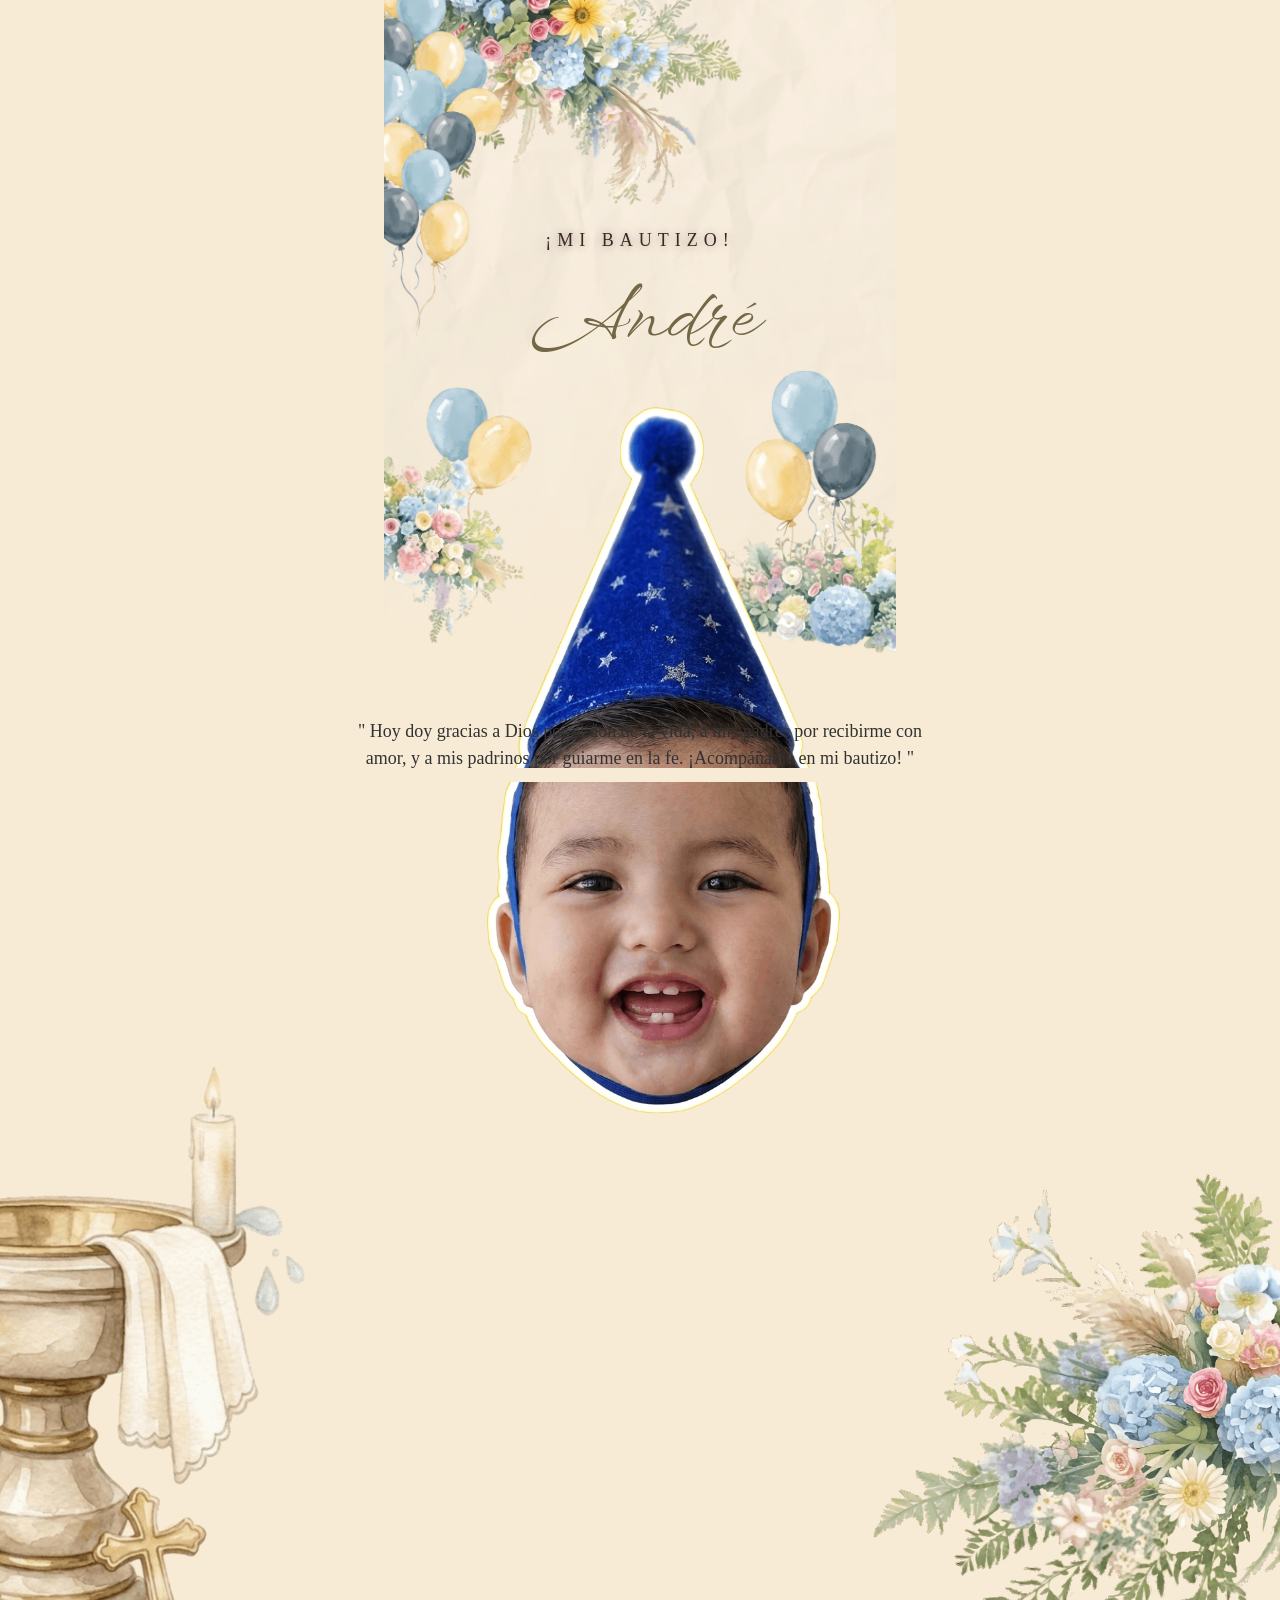
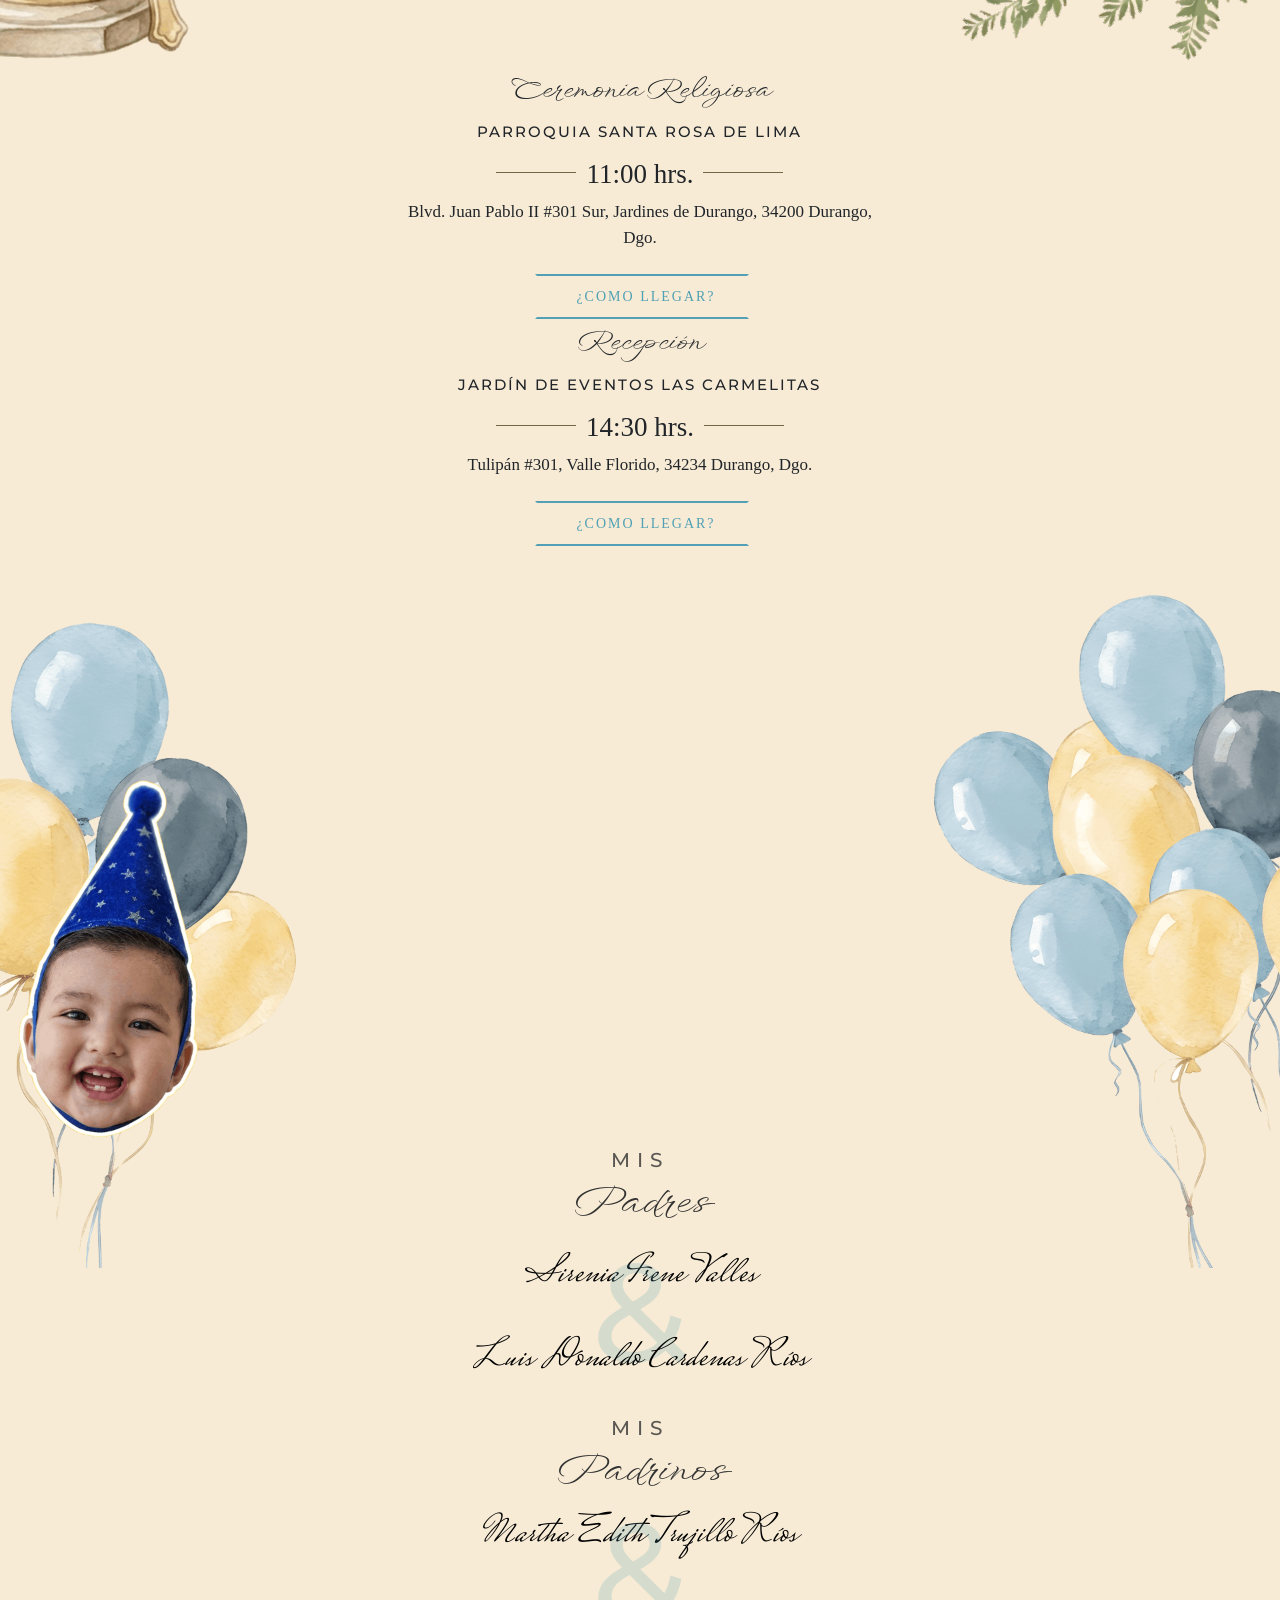
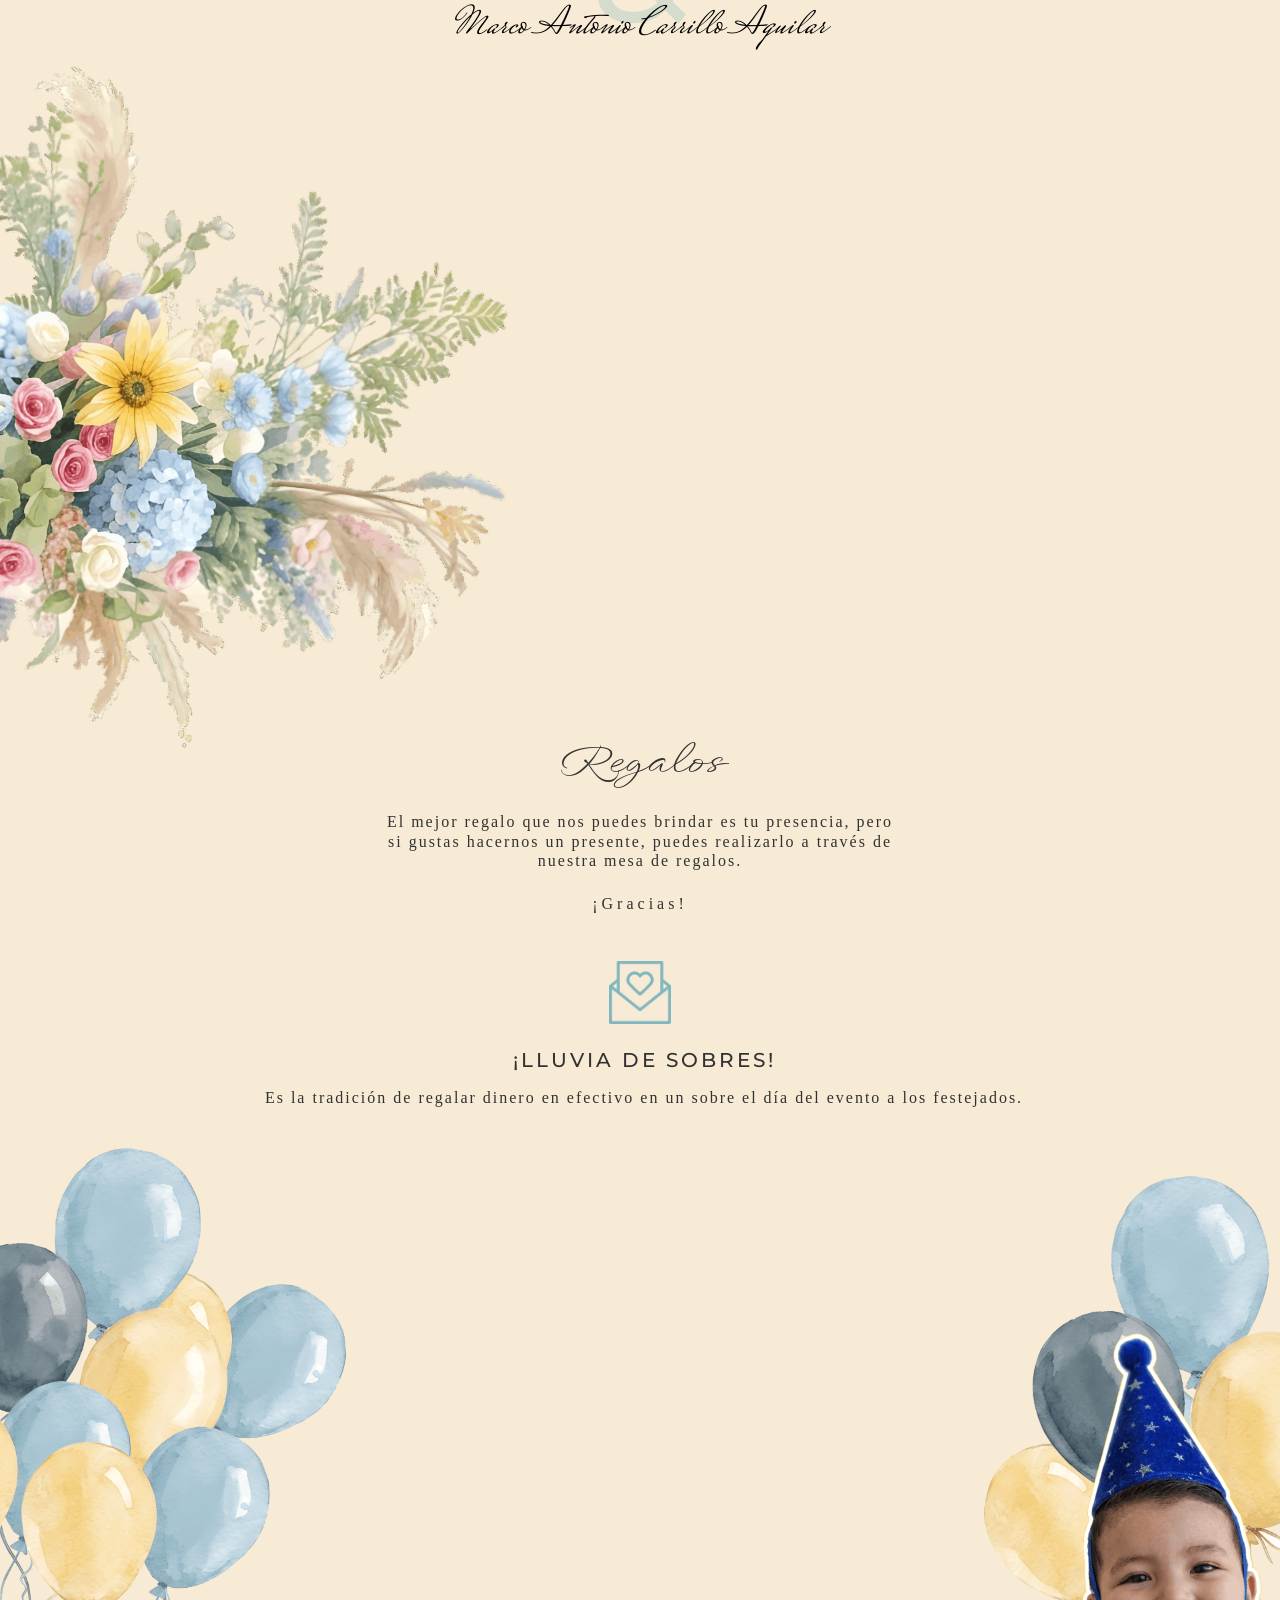
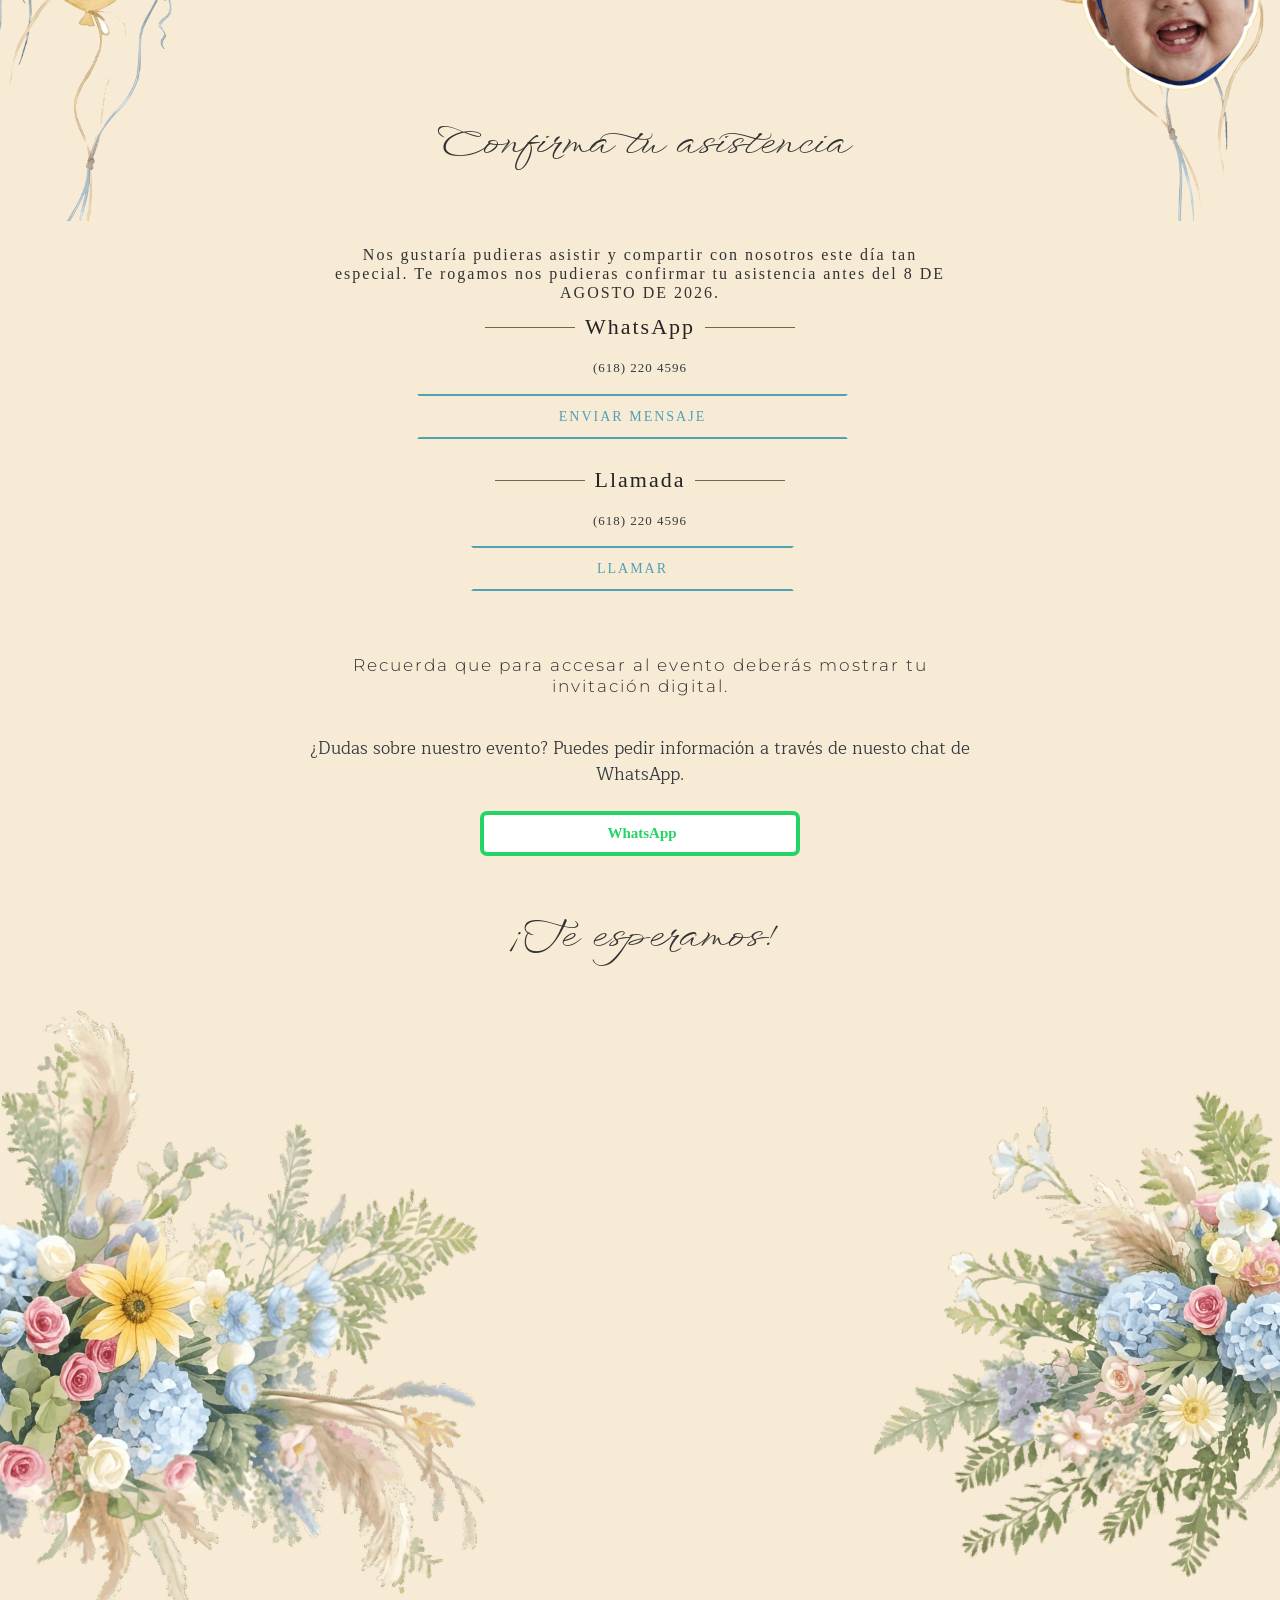
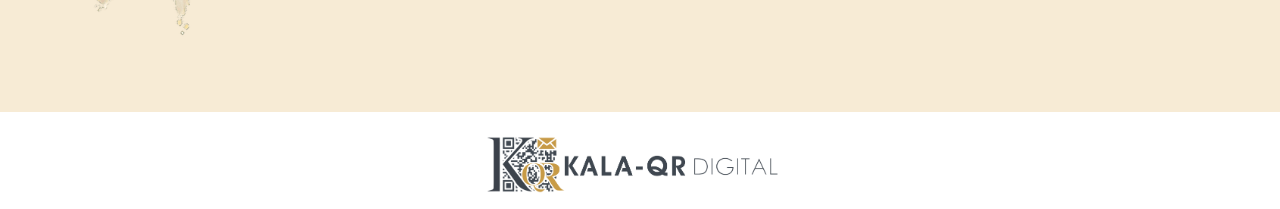
==== inicio.html @ 3b6c830d "Add files via upload" ====
<!DOCTYPE html>
<html lang="en">
<head>
	<meta charset="UTF-8">
    <meta http-equiv="X-UA-Compatible" content="IE=edge">
    <meta name="viewport" content="width=device-width, initial-scale=1.0">
     <noscript>
            <meta http-equiv="refresh" content="60">
        </noscript>
        <meta name="description" content="Te invitamos a ser parte de este momento tan especial."/>
        <meta property="og:locale" content="es_ES"/>
        <meta property="og:type" content="website"/>
        <meta property="og:title" content="André - ¡MI BAUTIZO!"/>
        <meta property="og:description" content="Te invitamos a ser parte de este momento tan especial."/>
        <meta property="og:url" content="https://miprimeracomunion.github.io/manuelximenayjesus/inicio.html"/>
        <meta property="article:modified_time" content="2023-02-19T17:24:46+00:00"/>
        <meta property="og:image" content="https://miprimeracomunion.github.io/manuelximenayjesus/img/portadaMensaje.jpg"/>
        <meta property="og:image:width" content="1080"/>
        <meta property="og:image:height" content="1400"/>
        <meta property="og:image:type" content="image/jpeg"/>
        
         <script type="application/ld+json" class="yoast-schema-graph">
            {
      "@context": "https://schema.org",
      "@graph": [
          {
              "@type": "Organization",
              "@id": "https://miprimeracomunion.github.io/manuelximenayjesus/inicio.html/#/schema/Organization/1",
              "name": "André - ¡MI BAUTIZO!",
              "url": "https://miprimeracomunion.github.io/manuelximenayjesus/inicio.html",
              "sameAs": [
              ],
              "logo": {
                  "@type": "ImageObject",
                  "@id": "https://miprimeracomunion.github.io/manuelximenayjesus/img/portadaMensaje.jpg",
                  "url": "https://miprimeracomunion.github.io/manuelximenayjesus/img/portadaMensaje.jpg",
                  "contentUrl": "https://miprimeracomunion.github.io/manuelximenayjesus/img/portadaMensaje.jpg",
                  "width": 1080,
                  "height": 1400,
                  "caption": "Example Image"
              },
              "image": {
                  "@id": "https://miprimeracomunion.github.io/manuelximenayjesus/img/portadaMensaje.jpg"
              }
          },
          {
              "@type": "WebSite",
              "@id": "https://miprimeracomunion.github.io/manuelximenayjesus/inicio.html/#/schema/WebSite/1",
              "url": "https://miprimeracomunion.github.io/manuelximenayjesus/inicio.html",
              "name": "André - ¡MI BAUTIZO!",
              "publisher": {
                  "@id": "https://miprimeracomunion.github.io/manuelximenayjesus/inicio.html/#/schema/Organization/1"
              },
              "potentialAction": {
                  "@type": "SearchAction",
                  "target": "https://miprimeracomunion.github.io/manuelximenayjesus/inicio.html/?s={search_term_string}",
                  "query-input": "required name=search_term_string"
              }
          },
          {
              "@type": "WebPage",
              "@id": "https://miprimeracomunion.github.io/manuelximenayjesus/inicio.html",
              "url": "https://miprimeracomunion.github.io/manuelximenayjesus/inicio.html",
              "inLanguage": "es",
              "name": "Example Page",
              "isPartOf": {
                  "@id": "https://miprimeracomunion.github.io/manuelximenayjesus/inicio.html/#/schema/WebSite/1"
              },
              "about": {
                  "@id": "https://miprimeracomunion.github.io/manuelximenayjesus/inicio.html/#/schema/Organization/1"
              },
              "datePublished": "2015-09-14T08:13:22+00:00",
              "dateModified": "2019-03-28T12:46:37+00:00",
              "description": "Te invitamos a ser parte de este momento tan especial."
          }
      ]
  }
        </script>

         <link rel="alternate" type="application/rss+xml" title=" &raquo; Feed" href="https://miprimeracomunion.github.io/manuelximenayjesus/inicio.html/feed/"/>
        <link rel="alternate" type="application/rss+xml" title=" &raquo; Feed de los comentarios" href="https://miprimeracomunion.github.io/manuelximenayjesus/inicio.html/comments/feed/"/>
 <link
        rel="stylesheet"
        href="https://cdn.jsdelivr.net/npm/swiper@9/swiper-bundle.min.css"
        />


    <script src="https://ajax.googleapis.com/ajax/libs/jquery/1.11.3/jquery.min.js"></script>
    <link rel="stylesheet" href="https://stackpath.bootstrapcdn.com/bootstrap/4.2.1/css/bootstrap.min.css" integrity="sha384-GJzZqFGwb1QTTN6wy59ffF1BuGJpLSa9DkKMp0DgiMDm4iYMj70gZWKYbI706tWS" crossorigin="anonymous">
    <link rel="stylesheet" href="css/demo001.css">
    <script src="js/scrollreveal.js"></script>
    <script src="https://kit.fontawesome.com/9b95a5c077.js" crossorigin="anonymous"></script>
    <link href="https://fonts.googleapis.com/css2?family=Atma:wght@300&family=Cormorant:wght@300&family=Galada&family=Katibeh&family=Meera+Inimai&family=Pinyon+Script&family=Rouge+Script&family=Waterfall&display=swap" rel="stylesheet">
   
<link href="https://fonts.googleapis.com/css2?family=Adamina&family=Anek+Kannada:wght@500&family=Cormorant+Garamond:wght@300;500&family=Crete+Round&family=Dancing+Script:wght@700&family=La+Belle+Aurore&family=Maitree:wght@500&family=Nunito+Sans&family=Sorts+Mill+Goudy&display=swap" rel="stylesheet">

<link href="https://fonts.googleapis.com/css2?family=Alata&family=Archivo&family=Fredoka+One&family=Headland+One&family=Paytone+One&family=Questrial&family=Qwitcher+Grypen:wght@700&family=Righteous&display=swap" rel="stylesheet">
<link href="https://fonts.googleapis.com/css2?family=Abril+Fatface&family=Arizonia&family=Cinzel+Decorative&family=Cormorant+Garamond:wght@500&family=Dancing+Script&family=EB+Garamond&family=Noto+Sans+Tagbanwa&family=Noto+Serif+Khojki:wght@700&family=Open+Sans:wght@300&family=Pacifico&display=swap" rel="stylesheet">
<link href="https://fonts.googleapis.com/css2?family=Anuphan&family=Mr+De+Haviland&family=Playfair+Display:ital@1&family=Prata&display=swap" rel="stylesheet">
<link href="https://fonts.googleapis.com/css2?family=Monsieur+La+Doulaise&family=Philosopher:ital,wght@0,400;0,700;1,400;1,700&display=swap" rel="stylesheet">
<link href="https://fonts.googleapis.com/css2?family=Monsieur+La+Doulaise&family=Mrs+Saint+Delafield&family=Philosopher:ital,wght@0,400;0,700;1,400;1,700&display=swap" rel="stylesheet">
<link href="https://fonts.googleapis.com/css2?family=Cormorant+Garamond:ital,wght@0,300;0,400;0,500;0,600;0,700;1,300;1,400;1,500;1,600;1,700&display=swap" rel="stylesheet">
<link href="https://fonts.googleapis.com/css2?family=Allura&family=Ballet:opsz@16..72&family=Bodoni+Moda+SC:ital,opsz,wght@0,6..96,400..900;1,6..96,400..900&family=Kapakana:wght@300..400&family=Libre+Baskerville:ital,wght@0,400;0,700;1,400&family=Monsieur+La+Doulaise&family=Montserrat:ital,wght@0,100..900;1,100..900&family=Noto+Serif+Display:ital,wght@0,100..900;1,100..900&family=Noto+Serif+JP:wght@200..900&family=Parisienne&family=Playfair+Display:ital,wght@0,400..900;1,400..900&family=Playfair:ital,opsz,wght@0,5..1200,300..900;1,5..1200,300..900&family=Rubik+Mono+One&family=Russo+One&family=Sigmar&family=WindSong:wght@400;500&display=swap" rel="stylesheet">
<script src="https://cdn.jsdelivr.net/npm/swiper@9/swiper-bundle.min.js"></script>
    <script type='text/javascript'>


</script>
<script>

     document.addEventListener("DOMContentLoaded", (event) => {
  const controlBtn = document.getElementById("play-pause");
  let track = document.getElementById("track"),
    duration = track.duration, // Duration of audio clip (NaN here as the track is not loaded)
    playhead = document.getElementById("playhead"), // playhead
    timeline = document.getElementById("timeline"), // timeline
    timelineWidth = timeline.offsetWidth - playhead.offsetWidth,
    source = controlBtn.getAttribute("data-audio"),
    leftTimer = document.getElementById("is-left"),
    rightTimer = document.getElementById("is-right");

  if (!track) return;

  // Update the track duration when the track is loaded.
  track.addEventListener(
    "canplaythrough",
    function () {
      duration = track.duration;
    },
    false
  );

  function playPause() {
    null === track.getAttribute("src") ? track.setAttribute("src", source) : "";

    if (track.paused) {
      track.play();
      controlBtn.className = "pause";
    } else {
      track.pause();
      controlBtn.className = "play";
    }
  }

  controlBtn.addEventListener("click", playPause);

  track.addEventListener("ended", function () {
    controlBtn.className = "play";
    track.currentTime = 0; // reset the playhead
  });

  // timeupdate event listener
  track.addEventListener("timeupdate", timeUpdate, false);

  // makes timeline clickable
  timeline.addEventListener(
    "click",
    function (event) {
      moveplayhead(event);
      track.currentTime = duration * clickPercent(event);
    },
    false
  );

  // Moves playhead as user clicks
  function moveplayhead(event) {
    let newMargLeft = event.clientX - getPosition(timeline);

    if (newMargLeft >= 0 && newMargLeft <= timelineWidth) {
      playhead.style.marginLeft = newMargLeft + "px";
    }
    if (newMargLeft < 0) {
      playhead.style.marginLeft = "0px";
    }
    if (newMargLeft > timelineWidth) {
      playhead.style.marginLeft = timelineWidth + "px";
    }
  }

  function getPosition(el) {
    return el.getBoundingClientRect().left;
  }

  // returns decimal number of the total timelineWidth
  function clickPercent(event) {
    return (event.clientX - getPosition(timeline)) / timelineWidth;
  }

  // Time update
  function timeUpdate() {
    let playPercent = timelineWidth * (track.currentTime / duration);
    playhead.style.marginLeft = playPercent + "px";
    scrub.style.width = playPercent + "px";

    // Current time
    document.getElementById("duration-time").innerHTML = formatSecondsAsTime(
      duration
    );
    document.getElementById("current-time").innerHTML = formatSecondsAsTime(
      Math.floor(track.currentTime)
    );
  }

  // Synchronizes playhead position with current point in audio
  function formatSecondsAsTime(secs, format) {
    let hr = Math.floor(secs / 3600);
    let min = Math.floor((secs - hr * 3600) / 60);
    let sec = Math.floor(secs - hr * 3600 - min * 60);

    if (min < 10) {
      min = "0" + min;
    }
    if (sec < 10) {
      sec = "0" + sec;
    }

    return min + ":" + sec;
  }

  /**
   * Progress Locator
   */

  function hmsToSecondsOnly(str) {
    var p = str.split(":"),
      s = 0,
      m = 1;

    while (p.length > 0) {
      s += m * parseInt(p.pop(), 10);
      m *= 60;
    }

    return s;
  }

  function moveToDuration() {
    let searchLink = document.querySelectorAll(".search-duration");
    let audio = document.querySelector("#track");

    if (searchLink.length > 0) {
      searchLink.forEach((link) => {
        link.addEventListener("click", (e) => {
          e.preventDefault();
          if (audio) {
            let currentTime = audio.currentTime;
            if (currentTime == 0) {
              playPause();
            }

            let seekTime = hmsToSecondsOnly(link.textContent);
            audio.currentTime = seekTime;
          }
        });
      });
    }
  }
  moveToDuration();
});
      $(document).ready(function(){ 
    $(window).scroll(function(){ 
        if ($(this).scrollTop() > 100) { 
            $('#scroll').fadeIn(); 
        } else { 
            $('#scroll').fadeOut(); 
        } 
    }); 
    $('#scroll').click(function(){ 
        $("html, body").animate({ scrollTop: 0 }, 600); 
        return false; 
    }); 
});
</script>
<script>
        setTimeout(function(){
            $('.loader_bg').fadeToggle();
        }, 2000);
    </script>
	<title>André - ¡MI BAUTIZO!</title>
	 <link rel="shortcut icon" href="img/CODIGO LOGOTIPO.png"/>
</head>
<!--<body>
    <div class="row justify-content-center">
    <h1 class='desactivado col-11 text-center' ><li class='mr-1 far fa-times-circle'></li>DESACTIVADO TEMPORALMENTE<li class='ml-1 far fa-tired'></li>
        </h1> 
</div>-->
<body translate="no">
<!--<div class="loader_bg">
    <div class="loader"><img class="col-12 col-lg-9" src="img/xv.png"></div>
     <div class="progress">
        <div class="loading-bar indeterminate" ng-style="{'background-color': view.code.color1 || view.color1}"></div>
    </div>
</div>-->


<div class="portada col-12" style=""  >

                    <div class="row justify-content-center" style="margin:0 auto;">
                        <h1 class='nuestraBoda2 mb-2 text-center'>¡MI BAUTIZO!</h1>
                           </div> 
                           <div class="row justify-content-center" style="margin:0 auto;">

                       <h4 class='nuestraBoda col-12 col-lg-12 mt-3 text-center' id="barraFria">André </h4>
                       <img class="col-6" src="img/niño.png" style="margin-top: 50px;"> 
                        <div class="text-center " > 

        
    </div>   
                         
                        <!-- <div class="row justify-content-center col-12" style="margin: 0 auto" >
                         <img class="leon col-4 col-md-2 " id="leon" style="" src="img/leon3.png" >
                     </div>

 <div class="row justify-content-center mt-4 " style="margin: 0 auto; " > 
               <div class="player-with-search col-12 col-md-12" style="margin: 0 auto;" >
  <audio id="track">
    <source src="" type="audio/mpeg" />
  </audio>

  <div class="col-12 col-md-9" id="player-container">
    
    <div id="play-pause" class="play" data-audio="musica/musica.mp3">Play</div>
    <div class="item-inner">
      <div id="time-bar">
        <div id="time-holder">
          <div id="is-left">
            <span id="current-time" style="font-family: 'Cantata One', serif;">
              00:00
            </span>
            <div id="timeline" data-ol-has-click-handler="">
      <div id="scrub"></div>
      <div id="playhead"></div>
    </div>
          </div>

          <div id="is-right">
            <span id="duration-time" style="font-family: 'Cantata One', serif;">
              <span class="duration-minutes" data-duration-minutes="true" style="font-family: 'Cantata One', serif;">05</span>:<span class="duration-minutes" data-duration-seconds="true" style="font-family: 'Cantata One', serif;">20</span>
            </span>
          </div>
        </div>
      </div>
    </div>
  </div>

  
            </audio>
        </div>
        </div>-->
            </div>

        </div>
<!--<img class="text-right " src="img/flor33.png" style="margin-top: 0px; z-index: 99999;"> -->
<section class="cuando col-12 mb-0" style="background-color: #f7ebd5; color:black; position: relative;" > 

<div class="row justify-content-center mt-2" style="margin:0 auto; text-align: justify;">
<h5 class='textoNosCasamos  col-10 col-md-6 text-center '>" Hoy doy gracias a Dios por el don de la vida, a mis padres por recibirme con amor, y a mis padrinos por guiarme en la fe. ¡Acompáñame en mi bautizo! "</h5>  
</div>

</section>


<section class="cuando col-12 mb-0" style="background-color: #f7ebd5; position: relative; z-index: -2;" > 
  
<!--<h3 class='estasinvitado col-12 col-lg-12 mt-0 mb-2 text-center'>¡Estás Invitado!</h3> -->
<br>
<div class="row justify-content-center" style="margin: 0 auto;">
    
</div>
        <h5 class='dondeyCuando col-12 col-lg-12 mb-0 text-center' style="margin-top:0px;" >Save the date</h5> 
        
        <div class="container col-12 mt-4 mb-0">  
                <div class="justify-content-center" style="margin-top: 0px;">
                        <h5 class='dia col-lg-12 mt-2 text-center' >SÁBADO</h5> 
                </div>

        </div>
        <div class="row justify-content-center mt-3">
                        <h5 class='mes col-12 col-lg-5  ml-1 text-center' >22 DE AGOSTO DEL 2026</h5> 

                </div>
        <div class="col-12 text-center mb-0 mt-4" id="cuenta"></div> 
        <br><br><br>
        
</section>
<img class="text-right " src="img/24.png" style=" margin-top: -70px; z-index: 99999;"> 
<div class="container col-12 col-md-8 mb-0 ceremoniaReligiosa"> 
        <div class="justify-content-center"> 
        

         <div class="container col-md-8 mt-0 text-center">  
        <div class="justify-content-center">
        <p id="icono" style="font-size: 30px; color:#51a0b5; margin-top: -80px; opacity: .7;"><i class="fas fa-feather-alt"></i></p>    
        <h5 id="salonIglesia" class='dondeycuandotitulo col-12 col-lg-12 mt-2 text-center' >Ceremonia Religiosa</h5>  
         
    
        <h6 class='lugar col-12 col-lg-12 mt-3 text-center' >PARROQUIA SANTA ROSA DE LIMA</h6>
        <div class="row justify-content-center" style="width:100%; margin:0 auto;"> 
                         <div class="linea1">&nbsp;</div>
                          <p class='hora ' >11:00 hrs.</p>
                         <div class="linea1">&nbsp;</div>
                     </div> 
        
        <p  id="location" class='textodondeycuando col-lg-12 mt-0 mb-4 text-center' >Blvd. Juan Pablo II #301 Sur,  Jardines de Durango, 34200 Durango, Dgo.</p>  
   
   
<div class="row justify-content-center ml-1">
    <a href="https://maps.app.goo.gl/AwLuzgK6DwRHSPLi7?g_st=iw" class="btnComoLlegar col-7 col-md-5"><i class="fas fa-location-arrow mr-2"></i> ¿COMO LLEGAR?</a>  
</div>

    </div></div></div></div>

<div class="container col-12 col-md-8 ceremoniaReligiosa">
    <div class="container col-12 col-md-8 text-center"> 
        <div class="justify-content-center">
           <p id="icono" style="font-size: 30px; color:#51a0b5; opacity: .7;"><i class="fas fa-glass-cheers mt-5"></i></p>    
        <h5 id="salonIglesia" class='dondeycuandotitulo col-12 col-lg-12 mt-2 text-center' >Recepción</h5>  
         
    
        <h6 class='lugar col-12 col-lg-12 mt-3 text-center' >JARDÍN DE EVENTOS LAS CARMELITAS</h6>
        <div class="row justify-content-center" style="width:100%; margin:0 auto;"> 
                         <div class="linea1">&nbsp;</div>
                          <p class='hora ' >14:30 hrs.</p>
                         <div class="linea1">&nbsp;</div>
                     </div>  
        
        <p  id="location" class='textodondeycuando col-lg-12 mt-0 mb-4 text-center' >Tulipán #301, Valle Florido, 34234 Durango, Dgo.</p> 

   
  
<div class="row justify-content-center ml-1">
    <a href="https://maps.app.goo.gl/AwLuzgK6DwRHSPLi7?g_st=iw" class="btnComoLlegar btn-dark col-7 col-md-5 mb-5"><i class="fas fa-location-arrow mr-2"></i> ¿COMO LLEGAR?</a>  
</div>


</div>
    </div></div><br>



 <img class="text-right " src="img/flor23.png" style="margin-top: -70px;"> 
<!--<div class="row justify-content-center " style="margin: 0 auto; margin-top: -100px;"> 
             <h5 class='dondeyCuando col-12 col-lg-12 mb-0 mt-5 text-center' >Itinerario</h5> 
         </div>

    <div class="timeline mt-4">
  <div class="line left">
    <div class="date">18:00 HRS.</div>
    <img class="icon" src="img/salon.gif" > 
    <div class="content" style=" ">
      <h2>Entrada</h2>
     
    </div>
  </div>
  <div class="line right">
    <div class="date">18:15 HRS.</div>
    <img class="icon" src="img/civil2.gif" > 
    <div class="content">
      <h2>Ceremonia Civil</h2>
    
    </div>
  </div>
  <div class="line left">
    <div class="date">19:00 HRS.</div>
    <img class="icon" src="img/glass2.gif" > 
    <div class="content">
      <h2>Recepción</h2>
   
    </div>
  </div>
  <div class="line right">
    <div class="date">20:00 HRS.</div>
    <img class="icon" src="img/dinner2.gif" >
    <div class="content">
      <h2>Banquete</h2>
     
    </div>
  </div>

  <div class="line left">
    <div class="date">21:00 HRS.</div>
    <img class="icon" src="img/glass2.gif" >
    <div class="content">
      <h2>Brindis</h2>
     
    </div>
  </div>

  <div class="line right">
    <div class="date">21:15 HRS.</div>
    <img class="icon" src="img/baile.gif" >
    <div class="content">
      <h2>Primer Baile</h2>
     
    </div>
  </div>
  <div class="line left">
    <div class="date">22:00 HRS.</div>
    <img class="icon" src="img/bailetodos.gif" >
    <div class="content">
      <h2>Todos a bailar</h2>
     
    </div>
  </div>
  
</div>-->

  
<!--<div class="invitado col-12 " style="background-color:transparent; margin-top: -30px;" >
        <h5 class='dondeyCuando col-12 col-lg-12 text-center mt-0' >Dress Code</h5> 
        
    <h5 class='nosCasamos col-12 col-md-12 mb-0 mt-2 text-center' >CASUAL</h5>
        <div class="container">  
        <div class="row justify-content-center" style="margin:0 auto;"> 
           
        
  
        <img class="imagen col-7 col-lg-3 mt-0" src="img/traje2.png" > 
      <h5 class='col-11 col-lg-12 mt-0 text-center text-dark' style="font-size:12px;  font-family: 'Montserrat', sans-serif; font-optical-sizing: auto; font-weight: 500; letter-spacing: 2px;">MUJERES: TONOS CLAROS, ESTAMPADOS Y PASTELES.</h5> 
      <h5 class='col-11 col-lg-12 mt-2 text-center text-dark' style="font-size:12px;  font-family: 'Montserrat', sans-serif; font-optical-sizing: auto; font-weight: 500; letter-spacing: 2px;">HOMBRES: TONOS CLAROS, EVITAR COLOR NEGRO Y AZUL MARINO.</h5>
        

    <br>
   
</div></div></div>-->

     <div class="container" style=" margin-top: -120px;">
        <div class="row justify-content-center mt-0" style="margin: 0 auto;"> 

         <h5 class='dondeyCuando2  col-lg-12 mt-0 text-center ' >MIS </h5> 
         <h5 class='dondeyCuando  col-lg-12 text-center mt-0' >Padres</h5> 
       <!-- <h5 class='dondeyCuando2  col-lg-12 mt-4 text-center ' style="font-family: 'Cantata One', serif; font-optical-sizing: auto; font-weight: 300;">DE LA NOVIA </h5> -->
        <h6 class='nompadres col-12 col-lg-12 mt-3 text-center' >Sirenia Irene Valles</h6>
       <h6 class='and col-12 col-lg-12 text-center'  >&</h6> 
        <h6 class='nompadres col-12 col-lg-12 mt-0 text-center' >Luis Donaldo Cardenas Ríos</h6>
        <h5 class='dondeyCuando2  col-lg-12 mt-4 text-center ' >MIS </h5> 
         <h5 class='dondeyCuando  col-lg-12 text-center mt-0' >Padrinos</h5> 
        <h6 class='nompadres col-12 col-lg-12 mt-2 text-center' >Martha Edith Trujillo Ríos </h6>
        <h6 class='and col-12 col-lg-12 text-center'  >&</h6> 
        <h6 class='nompadres col-12 col-lg-12 mt-2 text-center' >Marco Antonio Carrillo Aguilar</h6>

    </div>
 </div>

     <img class="text-right " src="img/flor25.png" style="margin-top: -10px;"> 
     <div class="container">
  <h5 class='dondeyCuando col-12 col-lg-12 mb-0 text-center' style="margin-top:-30px">Regalos</h5> 
        
    <div class="row justify-content-center" style="margin:0 auto;">
    <h2 class="respetuosamente col-11 col-md-6 mt-4 text-center" id="regalos2">El mejor regalo que nos puedes brindar es tu presencia, pero si gustas hacernos un presente, puedes realizarlo a través de nuestra mesa de regalos.</h2>
</div>

    <h2 class="respetuosamente col-12 col-lg-12 mt-3 text-center" style="letter-spacing: 4px;"><b>¡Gracias!</b></h2>
<div class="row justify-content-center mt-5" style="margin:0 auto;" id="regalos">
    <img class="text-right col-2 col-md-1" src="img/sobre.png" style="margin-top: 0px; opacity: .7;"> 
    <h5 class='respetuosamente col-12 col-md-12 mt-4 text-center ml-2' style="font-family: 'Montserrat', sans-serif;  font-optical-sizing: auto; font-weight: 500; letter-spacing: 3px; font-size: 20px;">¡LLUVIA DE SOBRES!</h5> 
        <h5 class='respetuosamente col-10 col-md-12  mb-4 text-center ml-2 mt-2' style=""  >Es la tradición de regalar dinero en efectivo en un sobre el día del evento a los festejados.</h5>
    </div>

<!--<div class="row justify-content-center" style="margin:0 auto;" id="regalos">
    <div class="row justify-content-center " style="margin: 0 auto">
<p id="icono" style="font-size: 52px; color:#51a0b5; opacity: .5;"><i class="fas fa-gifts mt-4"></i></p>
</div> 
<div class="row justify-content-center" style="width:100%; margin:0 auto;"> 
                         <div class="linea2">&nbsp;</div>
                          <p class='textoasistencia' style="letter-spacing: 2px; font-size: 22px; color:#252323; font-family: 'Cantata One', serif; "></b></i>Liverpool<p> 
                         <div class="linea2">&nbsp;</div>
                     </div>
<h5 class='col-12 col-lg-12 text-center' style="color:#323232; font-family: 'Montserrat', sans-serif; font-optical-sizing: auto; font-weight: 500; margin-top:-30px; font-size:17px; letter-spacing: 4px;">CÓDIGO: 51833968</h5>   
     
       
          </div>
        
       <div class="row justify-content-center mt-4" style="margin: 0 auto;">
       <a href="https://mesaderegalos.liverpool.com.mx/milistaderegalos/51833968" class="btnComoLlegar col-6 col-md-4 mb-4"> VER REGALOS</a>  
</div>-->
</p></p></div>
<!-- <div class="row justify-content-center mt-5" style="margin: 0 auto;">
 <p style="" class="iconoLluviaSobres text-center mt-0" style="color:#000"><i class="fas fa-info-circle flecha text-dark"></i></p>
</div>
 <div class="row justify-content-center mt-2" style="margin: 0 auto;">
     <h5 class='col-10 col-lg-12 text-center text-dark' style="font-size:14px;  font-family: 'Montserrat', sans-serif; font-optical-sizing: auto; font-weight: 500; letter-spacing: 4px;">EL COLOR BLANCO LO RESERVAMOS PARA LA NOVIA.</h5>
     </div>   --> 



  <!--<h5 class='dondeyCuando col-12 col-lg-12 mb-0 mt-5 text-center' >Galería</h5> 
       
  <section class="cuando mb-0 mt-4" style="background-color:white" > 
<div class="swiper mySwiper">
    <br>
        <div class="swiper-wrapper" >
            <div class="swiper-slide">
                <div class="icons" >
                    <i class="fa fa-angle-left"></i>
                    <img src="img/1.jpg" onclick="openModal();currentSlide(1)" class="hover-shadow" > 
                    <i class="  fa fa-angle-right"></i>
                </div>
            </div>

            <div class="swiper-slide">
                <div class="icons">
                    <i class="fa fa-angle-left"></i>
                    <img src="img/2.jpg" onclick="openModal();currentSlide(2)" class="hover-shadow"> 
                    <i class="fa fa-angle-right"></i>
                </div>
            </div>

            <div class="swiper-slide">
                <div class="icons">
                    <i class="fa fa-angle-left"></i>
                    <img src="img/3.jpeg" onclick="openModal();currentSlide(3)" class="hover-shadow"> 
                    <i class="  fa fa-angle-right"></i>
                </div>
            </div>

            <div class="swiper-slide">
                <div class="icons">
                    <i class="fa fa-angle-left"></i>
                    <img src="img/4.jpg" onclick="openModal();currentSlide(4)" class="hover-shadow"> 
                    <i class="fa fa-angle-right"></i>
                </div>
            </div>

            <div class="swiper-slide">
                <div class="icons">
                    <i class="fa fa-angle-left"></i>
                    <img src="img/5.jpg" onclick="openModal();currentSlide(5)" class="hover-shadow"> 
                    <i class="fa fa-angle-right"></i>
                </div>
            </div>

            <div class="swiper-slide">
                <div class="icons">
                    <i class="fa fa-angle-left"></i>
                    <img src="img/6.jpg" onclick="openModal();currentSlide(6)" class="hover-shadow"> 
                    <i class="  fa fa-angle-right"></i>
                </div>
            </div>
            <div class="swiper-slide">
                <div class="icons">
                    <i class="fa fa-angle-left"></i>
                    <img src="img/7.jpg" onclick="openModal();currentSlide(7)" class="hover-shadow"> 
                    <i class="  fa fa-angle-right"></i>
                </div>
            </div>

        </div>
        <br>
    </div>
    <!-- The Modal/Lightbox -->
<div id="myModal" class="modal">
  <span class="close cursor" onclick="closeModal()">&times;</span>
  <div class="modal-content">

    <div class="mySlides">
      <div class="numbertext">1 / 7</div>
      <img src="img/1.jpg" style="width:100%">
    </div>

    <div class="mySlides">
      <div class="numbertext">2 / 7</div>
      <img src="img/2.jpg" style="width:100%">
    </div>

    <div class="mySlides">
      <div class="numbertext">3 / 7</div>
      <img src="img/3.jpeg" style="width:100%">
    </div>
    <div class="mySlides">
      <div class="numbertext">4 / 7</div>
      <img src="img/4.jpg" style="width:100%">
    </div>
    <div class="mySlides">
      <div class="numbertext">5 / 7</div>
      <img src="img/5.jpg" style="width:100%">
    </div>

    <div class="mySlides">
      <div class="numbertext">6 / 7</div>
      <img src="img/6.jpg" style="width:100%">
    </div>
    <div class="mySlides">
      <div class="numbertext">7 / 7</div>
      <img src="img/7.jpg" style="width:100%">
    </div>
    


    <!-- Next/previous controls -->
    <a class="prev" style="color:white; opacity:.8;" onclick="plusSlides(-1)">&#10094;</a>
    <a class="next" style="color:white; opacity:.8;" onclick="plusSlides(1)">&#10095;</a>

    <!-- Caption text -->
    <div class="caption-container">
      <p id="caption"></p>
    </div>

    </div>
  </div>
    <!-- <div class="container">  
        <div class="row justify-content-center" style="margin: 0 auto"> 
            <h6 class='tespero col-12 col-lg-12 mt-2 mb-4 text-center' style="font-size: 22px; line-height:1.5; color:#323232" >*Desliza a la izquierda o derecha para ver toda la galería*</h6> 

        </div>
    </div>
</section>-->

      <img class="text-right " src="img/flor222.png" style=" margin-top: -30px; z-index: 99999;">   
<!--<div class="row justify-content-center" style="margin: 0 auto; margin-top: 10px;">
      <h5 class='dondeyCuando col-12 col-md-6 text-center mb-0' style="margin-top: -40px;">Confirma tu asistencia</h5> 
  </div>
     <div class="row justify-content-center" style="margin:0 auto;">
        
     </div>   
   
    <!--<div class="container col-11 col-md-8 mt-5 boletos mt-2 mb-4">  
        <div class="row justify-content-center mb-2" style="margin: 0 auto;"><br>
            <h6 class='familiaboleto col-12 col-md-5 col-lg-12 text-center' style="font-size:16px" >ESTE ES TU PASE DE ENTRADA</h6> 
            <!--<h5 class='apellidos col-12 col-lg-12 mt-4 text-center' >Nombre del invitado</h5> -->  
            <!--<div class="row justify-content-center mt-4" style="width:100%; margin:0 auto;"> 
                         <div class="linea3">&nbsp;</div>
                          <h5 id="adultos" class='numeroPerMes' style="margin-top: 6px;"><i id="adultos" class="fas fa-ticket-alt  mr-2 "></i>PASES: 0</h5> 
                         <div class="linea3">&nbsp;</div>
                     </div>   
                        
                   
                        <!--<h5 id="mesa3" class='numeroPerMes col-12 col-lg-12 mt-0 text-center' ><i id="mesa" class="fas fa-chair text-dark mt-4 mr-2"></i>MESA: 0</h5>-->
        <!--</div>
    </div>

    <div class="row justify-content-center" style="margin:0 auto;">
    <h2 class="respetuosamente col-11 col-md-6 mt-4 text-center" >Respetuosamente te pedimos no invitar a personas que no son parte de los pases asignados ¡Gracias!</h2>
</div>
    <img class="text-right " src="img/flor23.png" style="margin-top: -30px;"> -->
<div class="row justify-content-center " style="margin: 0 auto"> 
     <h5 class='dondeyCuando col-12 col-lg-12 text-center mb-0'  style="margin-top: -100px;" >Confirma tu asistencia</h5>  
    </div>

<div class="row justify-content-center" style="margin:0 auto;">
<h2 class="respetuosamente col-11 col-md-6 mt-4 text-center">Nos gustaría pudieras asistir y compartir con nosotros este día tan especial. Te rogamos nos pudieras confirmar tu asistencia antes del <b>8 DE AGOSTO DE 2026.</b></h2>
</div>
<div class="row justify-content-center " style="margin: 0 auto">
<p id="icono" style="font-size: 52px; color:#51a0b5; opacity: .5;"><i class="fa fa-whatsapp mt-4"></i></p>
</div> 
<div class="row justify-content-center" style="width:100%; margin:0 auto;"> 
                         <div class="linea2">&nbsp;</div>
                          <p class='textoasistencia' style="letter-spacing: 2px; font-size: 22px; color:#252323; font-family: 'Cantata One', serif; "></b></i>WhatsApp<p> 
                         <div class="linea2">&nbsp;</div>
                     </div>
 
        <p id="numero" class='textoasistencia col-12 col-lg-12 mb-3 text-center text-dark' style="letter-spacing: 1px; font-size: 13px; color:#252323; font-family: 'Cantata One', serif; margin-top: -35px; text-decoration: none;"> (618) 220 4596</p>
    <div class=" logos1 row justify-content-center align-items-center mb-4 " > 
            <a  href="https://wa.me//526182204596?text=¡Hola!%20Gracias%20por%20la%20invitación.%20Confirmo%20mi%20asistencia%20para%20la%20fiesta.&#128513" class="btnWhatsNovios text-center align-items-center col-6 col-md-4" style="letter-spacing: 2px;">ENVIAR MENSAJE</a> 
    </div>
    
    <!--<p id="numero" class='textoasistencia col-12 col-lg-12 mb-3 mt-4 text-center text-dark' style="letter-spacing: 1px; font-size: 13px; color:#252323; font-family: 'Cantata One', serif; text-decoration: none;">(618) 300 9229</p>
        <div class=" logos1 row justify-content-center align-items-center mb-4 ml-0"> 
            <a  href="https://wa.me//526183009229?text=¡Hola!%20Gracias%20por%20la%20invitación.%20Confirmo%20mi%20asistencia%20para%20la%20boda.&#128513" class="btnWhatsNovios text-center align-items-center col-6 col-md-4" style="letter-spacing: 2px;">ENVIAR MENSAJE</a>
    </div>-->


<div class="row justify-content-center " style="margin: 0 auto">
<p id="icono" style="font-size: 52px; color:#51a0b5; opacity: .5;"><i class="fas fa-phone-square-alt mt-0"></i></p>
</div> 
<div class="row justify-content-center" style="width:100%; margin:0 auto;"> 
                         <div class="linea2">&nbsp;</div>
                          <p class='textoasistencia' style="letter-spacing: 2px; font-size: 22px; color:#252323; font-family: 'Cantata One', serif; "></b></i>Llamada</p> 
                         <div class="linea2">&nbsp;</div>
                     </div>
    <p id="numero" class='textoasistencia col-12 col-lg-12 mb-3 text-center text-dark' style="letter-spacing: 1px; font-size: 13px; color:#252323; font-family: 'Cantata One', serif; margin-top: -35px; text-decoration: none;">(618) 220 4596<p>
   <div class=" logos1 row justify-content-center align-items-center mb-3 "> 
            <a  href="tel:6182204596" class="btnWhatsNovios text-center align-items-center col-4 col-md-3" style="letter-spacing: 2px;">LLAMAR</a> 
    </div>
   
   <!--<p id="numero" class='textoasistencia col-12 col-lg-12 mb-3 mt-4 text-center text-dark' style="letter-spacing: 1px; font-size: 13px; color:#252323; font-family: 'Cantata One', serif; text-decoration: none;">(618) 300 9229</p>
        <div class=" logos1 row justify-content-center align-items-center mb-5"> 
            <a  href="tel:6183009229" class="btnWhatsNovios text-center align-items-center col-4 col-md-3" style="letter-spacing: 2px;"> LLAMAR</a>  
    </div>-->


  

  
  <div class="row justify-content-center" style="margin:0 auto;">
  <h2 class="respetuosamente col-12 col-md-6 mt-2 mt-md-5 mb-3 text-center" style="font-size: 17px; color:#323232;  font-family: 'Montserrat', sans-serif; font-optical-sizing: auto; font-weight: 300;">Recuerda que para accesar al evento deberás mostrar tu invitación digital.</h2>
 <p class='textoasistencia col-12 col-md-7 mb-4 mt-4 text-center text-dark' >¿Dudas sobre nuestro evento? Puedes pedir información a través de nuesto chat de WhatsApp.<p> 
 </div>
         <div class=" logos1 row justify-content-center align-items-center mb-4" style="margin:0 auto;" > 
            <a href="https://wa.me//5266182204596?text=¡Hola!%20Tengo%20una%20duda%20sobre%20el%20evento.&#128513" class="btnWhats text-center align-items-center col-6 col-md-3" style="border-color: #25D366; border-width:4px; border-radius: 7px"><b><i class="fa fa-whatsapp mr-1"></b></i> WhatsApp</a> 
    </div>  <br>

</b></a>

    <h4 class='dondeyCuando col-12 col-lg-12 text-center ' >¡Te esperamos!</h4> <br><br>  
      <img class="text-right mb-4" src="img/flor33.png " style=" margin-top: -50px; z-index: 99999;">
<div class="row justify-content-center" style="background-color: white">
               
                <img class="col-8 col-lg-3 mb-3 mt-4" src="img/logotipoConCodigo.png">  
        </div> 
        
    <a href="javascript:void(0);" id="scroll" title="Scroll to Top" style="display: none; z-index:9999">Top<span></span></a>
</a> 

   

    <script src="js/particles.min.js"></script>
    <script>
    particlesJS(
            {
  "particles": {
    "number": {
      "value": 160,
      "density": {
        "enable": true,
        "value_area": 800
      }
    },
    "color": {
      "value": "#eec2c3"
    },
    "shape": {
      "type": "circle",
      "stroke": {
        "width": 0,
        "color": "#000000"
      },
      "polygon": {
        "nb_sides": 5
      },
      "image": {
        "src": "img/github.svg",
        "width": 100,
        "height": 100
      }
    },
    "opacity": {
      "value": .7,
      "random": true,
      "anim": {
        "enable": true,
        "speed": 1,
        "opacity_min": 0,
        "sync": false
      }
    },
    "size": {
      "value": 5,
      "random": true,
      "anim": {
        "enable": false,
        "speed": 4,
        "size_min": 0.3,
        "sync": false
      }
    },
    "line_linked": {
      "enable": false,
      "distance": 150,
      "color": "#ffffff",
      "opacity": 0.4,
      "width": 1
    },
    "move": {
      "enable": true,
      "speed": 1,
      "direction": "none",
      "random": true,
      "straight": false,
      "out_mode": "out",
      "bounce": false,
      "attract": {
        "enable": false,
        "rotateX": 600,
        "rotateY": 600
      }
    }
  },
  "interactivity": {
    "detect_on": "canvas",
    "events": {
      "onhover": {
        "enable": false,
        "mode": "bubble"
      },
      "onclick": {
        "enable": false,
        "mode": "repulse"
      },
      "resize": true
    },
    "modes": {
      "grab": {
        "distance": 400,
        "line_linked": {
          "opacity": 1
        }
      },
      "bubble": {
        "distance": 250,
        "size": 0,
        "duration": 2,
        "opacity": 0,
        "speed": 3
      },
      "repulse": {
        "distance": 400,
        "duration": 0.4
      },
      "push": {
        "particles_nb": 4
      },
      "remove": {
        "particles_nb": 2
      }
    }
  },
  "retina_detect": true
}
               )
    </script>



	<!-- JavaScript -->
    <script src="https://code.jquery.com/jquery-3.3.1.slim.min.js" integrity="sha384-q8i/X+965DzO0rT7abK41JStQIAqVgRVzpbzo5smXKp4YfRvH+8abtTE1Pi6jizo" crossorigin="anonymous"></script>
    <script src="https://cdnjs.cloudflare.com/ajax/libs/popper.js/1.14.6/umd/popper.min.js" integrity="sha384-wHAiFfRlMFy6i5SRaxvfOCifBUQy1xHdJ/yoi7FRNXMRBu5WHdZYu1hA6ZOblgut" crossorigin="anonymous"></script>
	<script src="https://stackpath.bootstrapcdn.com/bootstrap/4.2.1/js/bootstrap.min.js" integrity="sha384-B0UglyR+jN6CkvvICOB2joaf5I4l3gm9GU6Hc1og6Ls7i6U/mkkaduKaBhlAXv9k" crossorigin="anonymous"></script>
    <script src="js/demo001.js"></script>
    <script src="https://ajax.googleapis.com/ajax/libs/jquery/1.11.3/jquery.min.js"></script>
    <script src="js/simplyCountdown.min.js"></script>
    <script src="js/countdown.js"></script>
  <script src="//maps.googleapis.com/maps/api/js"></script>
  <script src="js/script.js"></script>
  <script src="https://cdn.jsdelivr.net/npm/swiper@9/swiper-bundle.min.js"></script>
   <script src="https://unpkg.com/aos@2.3.1/dist/aos.js"></script>

    <script>
     
    </script>
    <script>
        var swiper = new Swiper(".mySwiper", {
            effect: "coverflow",
            grabCursor: true,
            centeredSlides: true,
            slidesPerView: "auto",
            loop: true,
            coverflowEffect: {
                depth:800,
                modifer:1,
                slidesShadows:true,
                rotate:0,
                stretch:0
            }
        }) 
    </script>

<script>
    // Detectar el scroll y cambiar clases al <body>
    window.addEventListener('scroll', () => {
      const scrollY = window.scrollY;
      document.body.classList.remove('scroll-1', 'scroll-2', 'scroll-3');

      if (scrollY > 100 && scrollY <= 300) {
        document.body.classList.add('scroll-1');
      } else if (scrollY > 300 && scrollY <= 600) {
        document.body.classList.add('scroll-2');
      } else if (scrollY > 600) {
        document.body.classList.add('scroll-3');
      }
    });
  </script>

<script>

     function bloquear(){
         nombre = document.getElementById("nombres").value;
         apellidos = document.getElementById("telefono").value;
         mensaje = document.getElementById("mensaje").value;
        //la condición
        if (nombre.length == 0 || apellidos.length == 0 ||  mensaje.length == 0) {
            return false;
        }else{
             document.getElementById("loading").style.display = "block";
     document.getElementById("botonForm").style.opacity = 0.7;
     document.getElementById("botonForm").textContent = 'Enviando espere por favor...';
          document.getElementById("botonForm").style.zinicio=-100;
         
      setTimeout(function () {
        document.getElementById("loading").style.display = "none";
        document.getElementById("botonForm").disabled = false;
        
        
        }, 3000);
 }

        }

 
    document.getElementById("respuestaEnviada").style.display = "none";
         let comprobar = "1";
        let scriptURL = 'https://script.google.com/macros/s/AKfycbzMEKuJHJcPDfRd5rCE14ZMQhzjkn_UbXQFmZUQ8nXNY3P9IjxDsgNhdq-dta16srFXLA/exec';
        let form = document.forms['submit-form'];
 
        form.addEventListener('submit', e => {
            e.preventDefault();
            fetch(scriptURL, {
                method: 'POST',
                body: new FormData(form)

            })
            .then((res) => {
                
                console.log(res);
                if(res.status === 200){
                       
                   const myButton = document.getElementById('botonForm');
    myButton.disabled = true;
    myButton.style.opacity = 0.7;
    myButton.textContent = 'Enviando espere por favor...';
 
    //simulación de espera para ejecución de un proceso
    setTimeout(function() {
        console.log('Espera por favor...');
        form.reset();
        alert('Datos enviados correctamente.');
        document.getElementById("form-register").style.display = "none"; 
        document.getElementById("respuestaEnviada").style.display = "block";
        myButton.textContent = 'Enviado';
        myButton.style.opacity = 0;
        myButton.disabled = true;
    }, 3500);
                    
                      
document.getElementById("boletos").disabled=true;
                      document.getElementById("nombres").disabled=true;
                       document.getElementById("telefono").disabled=true;
                        document.getElementById("asistira").disabled=true;
                         document.getElementById("boletos").disabled=true;
                         document.getElementById("mensaje").disabled=true;
                          document.getElementById("botonForm").disabled=true;
    
                }
            })
            .catch((error) => {
                console.error('Error', error.message)
            });
        });

function habilitar(value)
        {
            if(value=="Sí" || value==true)
            {
                // habilitamos
                document.getElementById("boletos").disabled=false;
            }else if(value=="No" || value==false){
                // deshabilitamos
                
                document.getElementById("boletos").disabled=true;
                 $(document).ready(function () {

                $('.asistira" option:2').text("0");

            });
            }
        }
  (function () {
  "use strict";

  // define variables
  var items = document.querySelectorAll(".timeline li");

  // check if an element is in viewport
  // http://stackoverflow.com/questions/123999/how-to-tell-if-a-dom-element-is-visible-in-the-current-viewport
  function isElementInViewport(el) {
    var rect = el.getBoundingClientRect();
    return (
      rect.top >= 0 &&
      rect.left >= 0 &&
      rect.bottom <=
        (window.innerHeight || document.documentElement.clientHeight) &&
      rect.right <= (window.innerWidth || document.documentElement.clientWidth)
    );
  }

  function callbackFunc() {
    for (var i = 0; i < items.length; i++) {
      if (isElementInViewport(items[i])) {
        items[i].classList.add("in-view");
      }
    }
  }

  // listen for events
  window.addEventListener("load", callbackFunc);
  window.addEventListener("resize", callbackFunc);
  window.addEventListener("scroll", callbackFunc);
})();

    
    </script>

</body>
</html>
---- css/demo001.css ----
body{
  color: #;
background-color:#f7ebd5;
  width: 100%;
 margin: 0;
  overflow-x: hidden;

}

p{
  margin-bottom: 0px;
  margin-left: : 0px;
  font-size: 1.2rem;
}

img{
  width: 100%;
}
a{
  display: inline-block;
 
  text-decoration: none;

}

h3{
  color:#121D25;
}

ul{
  text-align: center;
  z-index: 99;

  
}
div.row{
   margin-right: 0px;
}

div.container-fluid{
   padding-right: 0px;
}

.portada{
width: 100%;
height: 760px;
margin-top: 0px;
margin-bottom: 0px;
position: center;
z-index: 99px;
background-size: 100% 100%;
 background-repeat: no-repeat;
  background-image: url(../img/portada2.png);  
  position: relative;
}
.playpause {
  padding: 15px;
  border-radius: 50%;
  background: transparent;
  cursor: pointer;
  transition: 0.3s ease-in-out;
   filter: drop-shadow(5px 5px 10px #000000);
}

.playpause:hover {
  background: transparent;
}

.playpause .button {
  width: 25px;
  height: 25px;
  background: #fff;
  transition: inherit;
  clip-path: polygon(0 0, 50% 25%, 50% 75%, 50% 75%, 50% 25%, 100% 50%, 100% 50%, 0 100%);
 
}
.playpause .button:hover {
  width: 25px;
  height: 25px;
  background: #fff;
  transition: inherit;
  clip-path: polygon(0 0, 50% 25%, 50% 75%, 50% 75%, 50% 25%, 100% 50%, 100% 50%, 0 100%);
}

.playpause.playing .button {
   clip-path: polygon(0 0, 40% 0, 40% 100%, 60% 100%, 60% 0, 100% 0, 100% 100%, 0 100%);
}
.nombres{
 font-family: "WindSong", cursive;
  font-weight: 400;
  font-style: normal;
  
  margin-top:0px;
  margin-bottom: 0px;
  color:#736746;
  font-size: 60px;
  z-index: 9999;

}

.nuestraBoda{
 font-family: "WindSong", cursive;
  font-weight: 400;
  font-style: normal;
  font-style: normal;
  margin-top:0px;
  margin-bottom: -20px;
  color:#736746;
  font-size: 75px;
  z-index: 9999;

}
.nuestraBoda2{
 font-family: 'Cantata One', serif;
    color: #3E2723;
    font-size: 18px;
    text-shadow: 0px 1px 10px rgba(0,0,0,0.4);
    margin-top: 230px;
    
    letter-spacing: 6px;

}

.faltan{
 font-family: 'Cormorant Garamond', serif;
  margin-top:120px;
  color:#621132;
  font-size: 25px;

}
#cuenta {
  display: flex;
  justify-content: center;
  margin-top: 10px;
  margin-bottom: 0px;
}
@media only screen and (max-width: 380px) and (min-width: 320px)  {

.nombres{
 font-family: "WindSong", cursive;
  font-weight: 400;
  font-style: normal;
  
  margin-top:0px;
  margin-bottom: 0px;
  color:#736746;
  font-size: 60px;
  z-index: 9999;

}

.nuestraBoda{
 font-family: "WindSong", cursive;
  font-weight: 400;
  font-style: normal;
  font-style: normal;
  margin-top:430px;
  margin-bottom: -20px;
  color:#736746;
  font-size: 60px;
  z-index: 9999;

}
.portada{
width: 100%;
height: 830px;
margin-top: 0px;
margin-bottom: 0px;
position: center;
z-index: 99px;

}

#cuenta {
  display: flex;
  justify-content: center;
  margin-top: 10px;
  margin-bottom: 0px;
}
}

@media (max-width:320px){
.nombres{
 font-family: "WindSong", cursive;
  font-weight: 400;
  font-style: normal;
  
  margin-top:0px;
  margin-bottom: 0px;
  color:#736746;
  font-size: 60px;
  z-index: 9999;

}

.nuestraBoda{
 font-family: "WindSong", cursive;
  font-weight: 400;
  font-style: normal;
  font-style: normal;
  margin-top:410px;
  margin-bottom: -20px;
  color:#736746;
  font-size: 60px;
  z-index: 9999;

}
.portada{
width: 100%;
height: 830px;
margin-top: 0px;
margin-bottom: 0px;
position: center;
z-index: 99px;

}

#cuenta {
  display: flex;
  justify-content: center;
  margin-top: 10px;
  margin-bottom: 0px;
}
}
.simply-section {
  background: #f7ebd5;

  width: 170px;
  height: 60px;
  margin: 60 60px;
  margin:10px;
  border-radius: 300px;
  display: flex;
  align-items: center;
  justify-content: center;
}

.simply-amount {
  display: block;
  font-size: 50px;
  color:#323232;
  font-family: 'Cantata One', serif;
  font-optical-sizing: auto;
  font-weight: 500;
}

.simply-word {
  color:#323232;
  
  font-size: 15px;
 font-family: "Montserrat", sans-serif;
  font-optical-sizing: auto;
  font-weight: 300;
  margin-bottom: 50px;
}
.fondoMeGradue{
width: 100%;
height: 100%;
margin-top: 0px;
margin-bottom: 0px;
position: center;

}
.nosCasamos{
font-family: "Montserrat", sans-serif;
  font-optical-sizing: auto;
  font-weight: 500;
  margin-top:;
  color:#323232;
  font-size: 25px;
  letter-spacing: 6px;
  

}
.textoNosCasamos{
    font-family: 'Cantata One', serif;
  font-optical-sizing: auto;
  font-weight: 500;
  margin-top:0px;
  color:#323232;
  font-size: 18px;
  letter-spacing: 0px;
  margin-bottom: 10px;
  text-align: justify;
  line-height: 1.5;

}
.estasinvitado{
  font-family: 'Dancing Script', cursive;
  font-weight: 400;
  color:white;
  font-size: 35px;


}
.textoSeccion3{
  font-family: 'Atma', cursive;
  font-weight: 400;
  margin-top:120px;
  color:black;
  font-size: 18px;
  margin-bottom: 35px;

}
@media (max-width:376px){

.textoSeccion3{
  font-family: 'Atma', cursive;
  font-weight: 400;
  margin-top:30px;
  color:black;
  font-size: 18px;
  margin-bottom: 20px;

}
}
.dia{
 color:#323232;
 font-family: 'Cantata One', serif;
  font-optical-sizing: auto;
  font-weight: 500;
  font-size: 25px;
  letter-spacing: 4px;
  margin-bottom: -10px;
  z-index: 9999;
}
.mes{

  font-family: 'Cantata One', serif;
  font-optical-sizing: auto;
  font-weight: 500;
  font-size: 22px;
  color:#323232;
  letter-spacing: 2px;

}
.año{

  font-family: 'Cormorant Garamond', serif;
  font-size: 30px;
}
.dondeycuandotitulo{
   font-family: "WindSong", cursive;
  font-weight: 400;
  font-style: normal;
  font-size: 27px;
  letter-spacing: 0px;
}
.hora{
font-family: 'Cantata One', serif;
  font-size:27px; 
display:flex;
  justify-content: center;
   align-items: center; 
   height: 50px;
}
.lugar{
    font-family: "Montserrat", sans-serif;
  font-optical-sizing: auto;
  font-weight: 500;
font-size:15px; 
display:flex;
  justify-content: center;
   align-items: center; 
  letter-spacing: 2px;

}
.dondeycuando{
  background-color: white;
}
.dondeyCuando{
 font-family: "WindSong", cursive;
  font-weight: 400;
  font-style: normal;
  margin-top:10px;
  color:#323232;
  font-size: 40px;

}
.dondeyCuando2{
font-family: "Montserrat", sans-serif;
  font-optical-sizing: auto;
  font-weight: 500;
  margin-top:10px;
  color:#323232;
  font-size: 20px;
  letter-spacing: 7px;
  opacity: .8;

}
.padres{
   box-shadow: 0 0 5px #989C9F;
  border-top: 2px solid white;
  border-bottom: 2px solid white;
  border-right: 2px solid white;
  border-left: 2px solid white;
  border-color: #A06B4E;

  
  background-color: #f1e2c7;
  opacity: 1;
  text-align: center;
  z-index: 999;
}
.porqueformas{
  font-family: 'Cormorant Garamond', serif;
  font-size: 18px;
  letter-spacing: 3px;
}
.tespero{
    font-family: "Cormorant Garamond", serif;
  font-weight: 300;
  font-style: italic;
  font-size: 15px;
  line-height:2;
}
.tespero2{
  text-shadow: 0px 1px 10px rgba(0,0,0,0.4); 
  margin-top: -300px; 
  color:#fff;  
  font-family: 'Playfair Display', serif; 
  font-size:16px;
}
.tespero3{
  text-shadow: 0px 1px 10px rgba(0,0,0,0.4); 
  margin-top: -80px; 
  color:#fff;  
  font-family: 'Playfair Display', serif; 
  font-size:16px;
}
.nompadres{
 font-family: "Mrs Saint Delafield", cursive;
  font-weight: 400;
  font-style: normal;
  font-size: 40px;
    color:black;
}
.and{
 font-family: "Montserrat", sans-serif;
  font-optical-sizing: auto;
  font-weight: 500;
 font-size:140px;
 margin-top: -80px;
 margin-bottom: -60px;
    color:#51a0b5;
    opacity: .2;
}
@media only screen and (max-width: 380px) and (min-width: 320px)  {

.dondeyCuando{
 font-family: "WindSong", cursive;
  font-weight: 400;
  font-style: normal;
  margin-top:10px;
  color:#323232;
  font-size: 40px;

}
.dia{
font-family: 'Cantata One', serif;
  font-style: normal;
  font-size: 20px;
  margin-bottom: -10px
}
}
@media (max-width:320px){

.dondeyCuando{
 font-family: "WindSong", cursive;
  font-weight: 400;
  font-style: normal;
  margin-top:10px;
  color:A06B4E;
  color:#323232;
  font-size: 30px;

}
.dia{
font-family: 'Cantata One', serif;
  font-style: normal;
  font-size: 20px;
  margin-bottom: -10px;
}
.porqueformas{
  font-family: 'Cormorant Garamond', serif;
  font-size: 18px;
}
.tespero{
   font-family: "Cormorant Garamond", serif;
  font-weight: 300;
  font-style: italic;
  font-size: 10px;
  line-height:2;
}
.tespero2{
  text-shadow: 0px 1px 10px rgba(0,0,0,0.4); 
  margin-top: -200px; 
  color:#fff;  
  font-family: 'Playfair Display', serif; 
  font-size:12px;
}
.tespero3{
  text-shadow: 0px 1px 10px rgba(0,0,0,0.4); 
  margin-top: -80px; 
  color:#fff;  
  font-family: 'Playfair Display', serif; 
  font-size:12px;
}
.nompadres{
  font-family: 'Arizonia', cursive;
  font-size: 20px;
    color:black;
}
.and{
 font-family: 'Arapey', serif; 
 font-size:40px;
 margin-top: -18px;
 margin-bottom: -0px;
    color:#51a0b5;
    opacity: .6;
}
.dondeycuandotitulo{
font-family: "WindSong", cursive;
  font-weight: 400;
  font-style: normal;
  font-size: 25px;
}
.hora{
font-family: 'Cantata One', serif;
  font-size: 20px;
}
.lugar{
  font-family: "Cormorant Garamond", serif;
  font-weight: 300;
  font-style: italic;
  font-size: 15px;
}
}

.familiaboleto{
font-family: "Montserrat", sans-serif;
  font-optical-sizing: auto;
  font-weight: 300;
  font-size: 20px;
  color:#323232;
  letter-spacing: 5px;

}
.apellidos{
font-family: "Cormorant Garamond", serif;
  font-weight: 300;
  font-style: italic;
  font-size: 30px;
color:#323232;
}


.invitacionpara{
 font-family: "Cormorant Garamond", serif;
  font-weight: 300;
  font-style: italic;
  font-size: 17px;
  color:#323232;

}
.numMesa{
  font-size: 20px;
font-family: "Cormorant Garamond", serif;
  font-weight: 300;
  font-style: italic;
  color:#323232;
}
.numeroPerMes{
  font-family: 'EB Garamond', serif;
  font-size: 20px;
  color:#736746;
  letter-spacing: 2px;
}



.respetuosamente{
  font-size: 16px;
font-family: 'Cantata One', serif;
  font-optical-sizing: auto;
  font-weight: 300;
color:#323232;
letter-spacing: 2px;
}
@media only screen and (max-width: 380px) and (min-width: 320px)  {

.apellidos{
font-family: "Cormorant Garamond", serif;
  font-weight: 300;
  font-style: italic;  font-size: 35px;

}
.invitacionpara{
font-family: "Cormorant Garamond", serif;
  font-weight: 300;
  font-style: italic;
  font-size: 34px;

}
.numMesa{
 font-size: 20px;
font-family: "Cormorant Garamond", serif;
  font-weight: 300;
  font-style: italic;
  color:#323232;
}
.numeroPerMes{
font-family: 'EB Garamond', serif;
  font-size: 20px;
  color:#736746;
  letter-spacing: 2px;
}
.respetuosamente{
 font-size: 17px;
font-family: 'Cantata One', serif;
  font-optical-sizing: auto;
  font-weight: 300;
color:black;
}
}
@media (max-width:320px){

.apellidos{
font-family: "Cormorant Garamond", serif;
  font-weight: 300;
  font-style: italic;
  font-size: 24px;
 
}
.invitacionpara{
font-family: "Cormorant Garamond", serif;
  font-weight: 300;
  font-style: italic;
  font-size: 24px;

}
.numMesa{
  font-size: 20px;
font-family: "Cormorant Garamond", serif;
  font-weight: 300;
  font-style: italic;
}
.numeroPerMes{
  font-family: 'EB Garamond', serif;
  font-size: 20px;
 color:#736746;
  letter-spacing: 2px;
}
.respetuosamente{
  font-size: 17px;
font-family: 'Cantata One', serif;
  font-optical-sizing: auto;
  font-weight: 300;
color:black;
}
}
.formulario{
  margin-left: -10px;
  font-size: 15px;
font-family: 'Open Sans', sans-serif;
}

.ceremoniaReligiosa{
   border-top: 0px solid #E5CA5E;
  border-bottom: 0px solid #E5CA5E;
  border-right: 0px solid #E5CA5E;
  border-left: 0px solid #E5CA5E;
  

  
  background-color:transparent;
  text-align: center;
}

.vestimenta{

  border-top: 3px solid black;
  border-bottom: 3px solid white;
  border-right: 3px solid white;
  border-left: 3px solid white;
  border-color: white;

  color:white;
  background-color: transparent;
  text-align: center;
  border-top-right-radius: 30px 30px;
border-bottom-left-radius: 30px 30px;
}

.boletos{

}

.imagen{
    border-radius: 20px;
    margin-bottom: 5px;
    align-content: center;
}

.textodondeycuando{
  font-size: 17px;
  font-family: 'Cantata One', serif;
  font-weight: 300;

}
.carousel2 {
  background: white;
  border-radius: 10px; 
box-shadow: 10px 25px 25px rgba(0,0,0,0.5);

  }
  .carousel2 .carousel-item {
    height: 300px;
    border-radius: 5px;  

  }
    .carousel2 .carousel-item img {
      width: 100%;
      height: 100%;
      position: absolute;
      border-radius: 10px; 
      top: 0;
      left: 0;
      border-color: black;

       }
@media (min-width: 1000px) {
    .carousel2 .carousel-item {
    height: 500px; }
    .carousel2 .carousel-item img {
      width: 100%;
      height: 100%;
      position: absolute;
      top: 0;
      right: 0;

       }
}

.padrinos{
  border-radius: 50%;
}

.textoSeccionPadrinos{
  font-family: 'Atma', cursive;
  font-weight: 400;
  margin-top:10px;
  color:gray;
  font-size: 20px;
  margin-bottom: 50px;

}

.mesaRegalos{
  font-family: 'Meera Inimai', sans-serif;
  font-weight: 400;
  margin-top:10px;
  color:gray;
  font-size: 12px;
  margin-bottom: 50px;

}
.tiendas{
  border-radius: 20px;
  box-shadow: 10px 25px 25px rgba(0,0,0,0.5);
  border-color: gray;
  background-color: white;
}

.datosBancarios{
  font-family: 'Meera Inimai', sans-serif;
  font-weight: 400;
  color:black;
  font-size: 18px;
  margin-bottom: 50px;

}

.Tituloasistencia{
  font-family: 'Dancing Script', cursive;
  font-size: 40px;
  color:#AA006F;

}

.textoasistencia{
  font-family: 'Maitree', serif;
  font-weight: 400;
  color:black;
  font-size: 17px;
  margin-bottom: 50px;

}
.Tituloasistenciaespero{
  font-family: 'Dancing Script', cursive;
  font-size: 50px;
  margin-bottom: 80px;
  color:#AA006F;

}
.titulo{
  
  color: #7E4C0D ;
  


}
.btnWhatsNovios{
  text-decoration:none;
  color:#51a0b5;
  background-color: #f7ebd5; 
  border-top: 2px solid #51a0b5 ;
  border-bottom: 2px solid #51a0b5 ;
  border-right: 2px solid #f7ebd5 ;
  border-left: 2px solid #f7ebd5 ;

  font-family: 'Cantata One', serif;
  font-optical-sizing: auto;
  font-weight: 500;
  font-size: 14px;
   height: 45px;
  display:flex;
  justify-content: center;
  align-items: center;
}


.btnWhatsNovios:hover{
  text-decoration:none;
  background-color: #51a0b5;
  color: #fff;
  border-top: 2px solid ;
  border-bottom: 2px solid ;
  border-right: 2px solid ;
  border-left: 2px solid ;
  border-color: #51a0b5;
 
}
.btn{
  text-decoration:none;
  color:white;
  border-color: #171d31;
  background-color: #171d31;
   font-family: 'Montserrat', sans-serif; 
   font-optical-sizing: auto; 
   font-weight: 500;
    letter-spacing: 3px;
}


.btn:hover{
   text-decoration:none;
  color:#323232;
  border-color: #fff;
  background-color: #fff;
   font-family: 'Montserrat', sans-serif; 
   font-optical-sizing: auto; 
   font-weight: 500;
    letter-spacing: 3px;
 

   box-shadow: 1px 8px 32px 4px rgba(162,162,162,0.59);
-webkit-box-shadow: 1px 8px 32px 4px rgba(162,162,162,0.59);
-moz-box-shadow: 1px 8px 32px 4px rgba(162,162,162,0.59);
 
}
@media (min-width: 1000px) { /*laptop*/
.imagen4{
  width: 30%;
  display: block;
  margin: auto;
}
.imagen5{
  width: 30%;
  display: block;
  margin: auto;
}

}
@media only screen and (max-width: 380px) and (min-width: 320px)  {
  .btn{
   text-decoration:none;
  color:white;
  border-color: #171d31;
  background-color: #171d31;
   font-family: 'Montserrat', sans-serif; 
   font-optical-sizing: auto; 
   font-weight: 500;
    letter-spacing: 2px;
}
}
@media (max-width:320px){

.btn{
 text-decoration:none;
  color:white;
  border-color: #171d31;
  background-color: #171d31;
   font-family: 'Montserrat', sans-serif; 
   font-optical-sizing: auto; 
   font-weight: 500;
    letter-spacing: 0px;
}
}

.btnWhats{
  text-decoration:none;
  color:#25D366;
  background-color: white;
  border-top: 3px solid ;
  border-bottom: 3px solid ;
  border-right: 3px solid ;
  border-left: 3px solid ;
  border-color: #25D366;
  height: 45px;
  font-size: 15px;
  font-weight: bold;
  display:flex;
  justify-content: center;
  align-items: center;
  font-family: 'Cantata One', serif;
}


.btnWhats:hover{
text-decoration:none;
  background-color: #25D366;
  color: white;
  border-top: 3px solid ;
  border-bottom: 3px solid ;
  border-right: 3px solid ;
  border-left: 3px solid ;
  border-color: white;
 
}

.btnForm{
  border-top: 0px solid ;
  border-bottom: 0px solid ;
  border-right: 0px solid ;
  border-left: 0px solid ;
  border-color: #CBB093;
  text-decoration: none;
  color:#fff;
  background-color: #CBB093; 
font-family: 'Cormorant Garamond', serif;
letter-spacing: 3px;
  font-size: 15px;
   height: 45px;
  display:flex;
  justify-content: center;
  align-items: center;
}

.btnForm:hover{

  border-top: 2px #CBB093 ;
  border-bottom: 2px #CBB093 ;
  border-right: 2px #CBB093 ;
  border-left: 2px #CBB093 ;
  border-color: #CBB093;
  text-decoration: none;
  background-color: transparent; 
font-family: 'Cormorant Garamond', serif;
letter-spacing: 3px;
  font-size: 15px;
  color:black;
  height: 45px;
}
.btnComoLlegar{
  text-decoration: none;
  color:#8fc2d5;
  background-color: #f7ebd5; 
  border-top: 2px solid #8fc2d5 ;
  border-bottom: 2px solid #8fc2d5 ;
  border-right: 2px solid #f7ebd5 ;
  border-left: 2px solid #f7ebd5 ;

  font-family: 'Cantata One', serif;
  font-optical-sizing: auto;
  font-weight: 500;
  font-size: 14px;
   height: 45px;
  display:flex;
  justify-content: center;
  align-items: center;

  letter-spacing: 2px;
}

.btnComoLlegar:hover{
  text-decoration: none;
  background-color: #f7ebd5; 
  font-family: 'Cantata One', serif;
  font-optical-sizing: auto;
  font-weight: 500;
  font-size: 14px;
  color:#fff;
  height: 45px;

   box-shadow: 1px 8px 32px 4px rgba(162,162,162,0.59);
-webkit-box-shadow: 1px 8px 32px 4px rgba(162,162,162,0.59);
-moz-box-shadow: 1px 8px 32px 4px rgba(162,162,162,0.59);
}
@media (min-width: 1200px) { /*laptop*/
  .btnComoLlegar{
 text-decoration: none;
  color:#51a0b5;
  background-color: #f7ebd5; 
  border-top: 2px solid #51a0b5 ;
  border-bottom: 2px solid #51a0b5 ;
  border-right: 2px solid #f7ebd5 ;
  border-left: 2px solid #f7ebd5 ;

  font-family: 'Cantata One', serif;
  font-optical-sizing: auto;
  font-weight: 500;
  font-size: 14px;
   height: 45px;
  display:flex;
  justify-content: center;
  align-items: center;

  letter-spacing: 2px;
;
  
}
}
.menu{
  color: #121D25;
  font-family: 'Questrial', sans-serif;
  margin-top: 0px;
}
.table {
  background: black;
  position: sticky;
  color:black;
  margin-bottom: 9px;
  top:0; 
}

.badge{
  background-color: black;
}
.cuerpo{
width: 100%;
  background: transparent; 
  color:#121D25;
z-index: -1;
margin-top: 0px;
  font-family: 'Questrial', sans-serif;
  font-size: 17px;


}

.desactivado{
    margin-top: 320px;
  font-size: 35px;



}
.cuerpo2{

  font-family: 'Questrial', sans-serif;
  font-size: 13px;



}
@media (max-width:320px){
  
.cuerpo2{

  font-family: 'Questrial', sans-serif;
  font-size: 10px;

}
.badge{
  font-size: 9px;
 
}
}

.precio{

  margin-left: -20px;
}

.loader_bg{
    position: fixed;
    z-index: 999999;
    background: #FFE8F7;
    width: 100%;
    height: 100%;
}
.loader{
    border: 0 soild transparent;
    border-radius: 50%;
    width: 150px;
    height: 150px;
    position: absolute;
    top: calc(50vh - 75px);
    left: calc(50vw - 75px);
}

  .loader_bg img{
    display:inline-block;
    vertical-align:middle;
    margin-top: -40px;
    margin-left: 8px;
    animation-name:pulse_animation;animation-duration:2500ms;
    transform-origin:50% 50%;animation-timing-function:ease-in-out}
    @media (min-width: 375px){
.loader_bg img{max-width:180px !important;max-height:180px !important}}
@keyframes pulse_animation{0%{transform:scale(1)}100%{transform:scale(1.7)}}
   
 
.progress{position:relative;height:4px;display:block;width:100%;background-color:#F4F4F4;border-radius:2px;background-clip:padding-box;margin:0 auto;overflow:hidden}
.progress .loading-bar{background-color:#797d80}
.progress .indeterminate:before{content:'';position:absolute;background-color:inherit;top:0;left:0;bottom:0;will-change:left, right;-webkit-animation:indeterminate 2.1s cubic-bezier(0.65, 0.815, 0.735, 0.395) infinite;animation:indeterminate 2.1s cubic-bezier(0.65, 0.815, 0.735, 0.395) infinite}
.progress .indeterminate:after{content:'';position:absolute;background-color:inherit;top:0;left:0;bottom:0;will-change:left, right;-webkit-animation:indeterminate-short 2.1s cubic-bezier(0.165, 0.84, 0.44, 1) infinite;animation:indeterminate-short 2.1s cubic-bezier(0.165, 0.84, 0.44, 1) infinite;-webkit-animation-delay:1.15s;animation-delay:1.15s}@-webkit-keyframes indeterminate{0%{left:-35%;right:100%}60%{left:100%;right:-90%}100%{left:100%;right:-90%}}
@keyframes indeterminate{0%{left:-35%;right:100%}60%{left:100%;right:-90%}100%{left:100%;right:-90%}}@-webkit-keyframes indeterminate-short{0%{left:-200%;right:100%}60%{left:107%;right:-8%}100%{left:107%;right:-8%}}@keyframes indeterminate-short{0%{left:-200%;right:100%}60%{left:107%;right:-8%}100%{left:107%;right:-8%}}


#scroll {
    position:fixed;
    bottom:10px;
    right:10px;
    cursor:pointer;
    width:50px;
    height:50px;
    background-color:#51a0b5;
    border-color: white;
    text-indent:-9999px;
    display:none;
    -webkit-border-radius:60px;
    -moz-border-radius:60px;
    border-radius:60px
    z-index:9999px;
}
#scroll span {
    position:absolute;
    top:50%;
    left:50%;
    margin-left:-8px;
    margin-top:-12px;
    height:0;
    width:0;
    border:8px solid transparent;
    border-bottom-color:#ffffff;
}
#scroll:hover {
    background-color:#e5c877;
    opacity:1;filter:"alpha(opacity=100)";
    -ms-filter:"alpha(opacity=100)";
}
.collage{
  margin-top: -40px;
  margin-bottom: -40px;
  border-color: black;
  color:black;
  background-color: white;
  text-align: center;
  z-index: 99;
}

.pie{
  background: #621132;
  border-top: solid 1px white;
  margin-bottom: 0px;
  font-size: 2rem;
  color:white;
  height: 100px;
  position:relative;
  z-index: -1;
  text-decoration:none;
  font-family: 'Quicksand', sans-serif;
}

.piepag {
  font-size: 2rem;
  text-align: center;
  z-index: -1;
  color:#121D25;
  font-family: 'Oleo Script Swash Caps', sans-serif;

}
.center{display:table;width:100%;background-color: black;
margin-top:-25px;
margin-bottom:;}
#social-test{display:table-cell;vertical-align:middle;text-align:center;font-size:30px}
#social-test h2{color:#fff;font-family:Futura,"Trebuchet MS",Arial,sans-serif;font-weight:100}
#social-test .social{padding-left:0}
#social-test a{color:#909090;list-style-type:none;display:inline-block;width:50px;height:50px;line-height:50px;padding:1%;border:1px solid rgba(167,146,129,.4);cursor:pointer;margin-left:10px;margin-bottom:20px;transition:ease .3s}
#social-test a:hover{color:#fff;border:1px solid #ccc}
.social:hover>a{opacity:.5}
.social:hover>a:hover{opacity:1}

.form-register {
  width: 100%;
  background: #FFF;
  padding: 30px;
  margin: auto;
  margin-top:;
  border-radius: 4px;
  font-family: 'Cormorant Garamond', serif;
  color: black;
  box-shadow: 7px 13px 37px #000;
  border-top: 1px solid black;
  border-bottom: 1px solid white;
  border-right: 1px solid white;
  border-left: 1px solid white;
  border-color: white;
}

.controls {
  width: 100%;
  background: #FFF;
  padding: 10px;
  border-radius: 4px;
  margin-bottom: 16px;
  border-top: 0px solid #E5E5E5;
  border-right: 0px solid #E5E5E5;
  border-bottom: 3px solid #171d31;
  border-left: 3px solid #171d31;
  font-family: 'Cormorant Garamond', serif;
  font-size: 18px;
  color: white;
}

.form-register p {
  height: 40px;
  text-align: center;
  font-size: 18px;
  line-height: 40px;
}

.form-register a {
  color: white;
  text-decoration: none;
}

.form-register a:hover {
  color: white;
  text-decoration: underline;
}

.form-register .botons {
  width: 100%;
  align-self: center;
  background: gray;
  border: none;
  padding: 12px;
  color: #323232;
  margin: 16px 0;
  font-size: 16px;
}

/* The container must be positioned relative: */
.custom-select2 {
  height: 40px;
  background-color: #FFF;
  color: white;
  position: relative;
  font-family: 'Cormorant Garamond', serif;
  font-size: 20px;
  border-top: 0px solid #E5E5E5;
  border-right: 0px solid #E5E5E5;
  border-bottom: 3px solid #171d31;
  border-left: 3px solid #171d31;
}

.custom-select2 select {
  display: none; /*hide original SELECT element: */
}

.select-selected {
  background-color: transparent;
}

/* Style the arrow inside the select element: */
.select-selected:after {
  position: absolute;
  content: "";
  top: 14px;
  right: 10px;
  width: 0;
  height: 0;
  border: 6px solid transparent;
  border-color: #171d31 transparent transparent transparent;
}

/* Point the arrow upwards when the select box is open (active): */
.select-selected.select-arrow-active:after {
  border-color: transparent transparent #171d31 transparent;
  top: 7px;
}

/* style the items (options), including the selected item: */
.select-items div,.select-selected {
  color: white;
  margin-left: 10px;
  padding: ;
  border: 1px solid white;
  border-color: transparent transparent rgba(0, 0, 0, 0.1) transparent;
  cursor: pointer;
}

/* Style items (options): */
.select-items {
  position: absolute;
  background-color: gray;
  top: 100%;
  height: 70px;
  left: 0;
  right: 0;
  z-index: 99;
}

/* Hide the items when the select box is closed: */
.select-hide {
  display: none;
}

.select-items div:hover, .same-as-selected {
  background-color: rgba(0, 0, 0, 0.1);
}
  #particles-js{
            background: transparent;
            position: fixed;
            width: 100%;
            height: 100%;
            top: 0;
            z-index: -1;
        }

.cuentaRegresiva2{
  border-top: 0px solid #E5CA5E;
  border-bottom: 0px solid #E5CA5E;
  border-right: 0px solid #E5CA5E;
  border-left: 0px solid #E5CA5E;
  

  box-shadow: 10px 25px 25px rgba(0,0,0,0.5);
  background-color:#CBB093;
  text-align: center;
 margin-top: -20px;
}
.itinerario{
  border-top: 0px solid #E5CA5E;
  border-bottom: 0px solid #E5CA5E;
  border-right: 0px solid #E5CA5E;
  border-left: 0px solid #E5CA5E;
  
  background-color:white;
  text-align: center;
}

.flecha {
  position: relative;
  -webkit-animation-name: rebote; /* Chrome, Safari, Opera */
  -webkit-animation-duration: 1s; /* Chrome, Safari, Opera */
  -webkit-animation-iteration-count: infinite; /* Chrome, Safari, Opera */
  -webkit-animation-direction: reverse; /* Chrome, Safari, Opera */
  animation-name: rebote;
  animation-duration: 1s;
  animation-iteration-count: infinite;
  animation-direction: reverse;
  animation-timing-function: ease-out;
}
.flecha span{
  background-color: #2F2B2B;
  display: block;
  margin-top: -4px;
  height: 15px;
  width: 200px;
}
/* Standard syntax */
@keyframes rebote {
  0%   {left:0px; top:0px;}
  25%  {left:0px; top:0px;}
  50%  {left:0px; top:-7px;}
  75%  {left:0px; top:-5px;}
  100% {left:0px; top:0px;}
}
.btnComoLlegar{
   text-decoration: none;
  color:#51a0b5;
  background-color: #f7ebd5; 
  border-top: 2px solid #51a0b5 ;
  border-bottom: 2px solid #51a0b5 ;
  border-right: 2px solid #f7ebd5 ;
  border-left: 2px solid #f7ebd5 ;

  font-family: 'Cantata One', serif;
  font-optical-sizing: auto;
  font-weight: 500;
  font-size: 14px;
   height: 45px;
  display:flex;
  justify-content: center;
  align-items: center;

  letter-spacing: 2px;
}

.btnComoLlegar:hover{
    text-decoration: none;
  background-color: #51a0b5; 
  font-family: 'Cantata One', serif;
  font-optical-sizing: auto;
  font-weight: 500;
  font-size: 14px;
  color:#fff;
  height: 45px;
border-top: 2px solid #51a0b5;
  border-bottom: 2px solid #51a0b5;
  border-right: 2px solid #51a0b5;
  border-left: 2px solid #51a0b5;
   box-shadow: 1px 8px 32px 4px rgba(162,162,162,0.59);
-webkit-box-shadow: 1px 8px 32px 4px rgba(162,162,162,0.59);
-moz-box-shadow: 1px 8px 32px 4px rgba(162,162,162,0.59);
}
.timeline {
  position: relative;
  width: 100%;
  max-width: 1140px;
  margin: 0 auto;
  padding: 15px 0;
}

.timeline::after {
  content: '';
  position: absolute;
  width: 1px;
  background: #736746;
  top: 0;
  bottom: 0;
  left: 50%;
  margin-left: -1px;
}

.line {
  padding: 0px 15px;
  position: relative;
  background: inherit;
  width: 50%;
}

.line.left {
  left: -1.5px;
}

.line.right {
  left: 50%;
}

.line::after {
  content: '';
  position: absolute;
  width: 13px;
  height: 13px;
  top: calc(50% - 8px);
  right: -8px;
  background: #736746;
  border: 2px solid #736746;
  border-radius: 16px;
  z-index: 1;
}

.line.right::after {
  left: -6.5px;
}



.line.right::before {
  left: 8px;
}

.line .date {
  position: absolute;
  display: inline-block;
  top: calc(50% - 8px);
  text-align: center;
  font-size: 14px;

  color: #323232;
  text-transform: uppercase;
  letter-spacing: 1px;
  z-index: 1;
  font-family: 'Cantata One', serif;

}

.line.left .date {
  right: -95px;
}

.line.right .date {
  left: -95px;
}

.line .icon {
  position: absolute;
  display: inline-block;
  width: 80px;
  height: 80px;
  padding: 9px 0;
  top: calc(50% - 20px);
  background: transparent;
  border: 2px solid transparent;
  
  text-align: center;
  font-size: 40px;
  color: #323232;
  z-index: 1;
}

.line.left .icon {
  right: 10px;
}

.line.right .icon {
  left: 10px;
}

.line .content {
  padding: 90px 90px 90px 40px;
  background: transparent;
  position: relative;
  
}


.line.right .content {
  padding: 30px 30px 30px 70px;
  
}

.line .content h2 {
  margin: 0 0 -10px 0px;
  font-size: 18px;
  font-weight: normal;
  color: #323232;
  font-family: 'Cantata One', serif;
}



.line.left .icon {
 margin-left: -500px;

}

.iconoLluviaSobres{
  font-size: 40px; 
  color:#FFE7E3;

}

@media (min-width: 1200px) { /*laptop*/
  .btnComoLlegar{
  text-decoration: none;
  color:#51a0b5;
  background-color: #f7ebd5; 
  border-top: 2px solid #51a0b5 ;
  border-bottom: 2px solid #51a0b5 ;
  border-right: 2px solid #f7ebd5 ;
  border-left: 2px solid #f7ebd5 ;

  font-family: 'Cantata One', serif;
  font-optical-sizing: auto;
  font-weight: 500;
  font-size: 14px;
   height: 45px;
  display:flex;
  justify-content: center;
  align-items: center;

  letter-spacing: 2px;
}
.line .content {
  padding: 90px 90px 90px 160px;
  background: transparent;
  position: relative;
  
}
}

@media all and (device-width: 820px) and (device-height: 1180px) and (orientation:portrait) { /*IPAD AIR*/

.imagen4{
  width: 40%;
  display: block;
  margin: auto;
}
.imagen5{
  width: 40%;
  display: block;
  margin: auto;
}
.line .content {
  padding: 90px 90px 90px 180px;
  background: transparent;
  position: relative;
  
}
.portada{
width: 100%;
height: 600px;
margin-top: 0px;
margin-bottom: 0px;
position: center;
z-index: 99px;
background-size: 50%;
 background-repeat: no-repeat;
  background-image: url(../img/portada2.png);  
  position: relative;
  background-position-x: center;

}
.nuestraBoda2{
 font-family: 'Cantata One', serif;
    color: #3E2723;
    font-size: 18px;
    text-shadow: 0px 1px 10px rgba(0,0,0,0.4);
    margin-top: 190px;
    
    letter-spacing: 6px;

}
.nuestraBoda{
 font-family: "WindSong", cursive;
  font-weight: 400;
  font-style: normal;
  font-style: normal;
  margin-top:280px;
  margin-bottom: -20px;
  color:#736746;
  font-size: 70px;
  z-index: 9999;

}
.textoNosCasamos{
    font-family: 'Cantata One', serif;
  font-optical-sizing: auto;
  font-weight: 500;
  margin-top:-30px;
  color:#323232;
  font-size: 18px;
  letter-spacing: 0px;
  margin-bottom: 10px;
  text-align: justify;
  line-height: 1.5;

}
}
@media all and (device-width: 768px) and (device-height: 1024px) and (orientation:portrait) {/*iPAD MINI*/

.imagen4{
  width: 40%;
  display: block;
  margin: auto;
}
.imagen5{
  width: 40%;
  display: block;
  margin: auto;
}
.line .content {
  padding: 90px 90px 90px 180px;
  background: transparent;
  position: relative;
  
}
.portada{
width: 100%;
height: 570px;
margin-top: 0px;
margin-bottom: 0px;
position: center;
z-index: 99px;
background-size: 50%;
 background-repeat: no-repeat;
  background-image: url(../img/portada2.png);  
  position: relative;
  background-position-x: center;

}
.nuestraBoda2{
 font-family: 'Cantata One', serif;
    color: #3E2723;
    font-size: 18px;
    text-shadow: 0px 1px 10px rgba(0,0,0,0.4);
    margin-top: 160px;
    
    letter-spacing: 6px;

}
.nuestraBoda{
 font-family: "WindSong", cursive;
  font-weight: 400;
  font-style: normal;
  font-style: normal;
  margin-top:280px;
  margin-bottom: -20px;
  color:#736746;
  font-size: 70px;
  z-index: 9999;
 
}
.textoNosCasamos{
    font-family: 'Cantata One', serif;
  font-optical-sizing: auto;
  font-weight: 500;
  margin-top:-30px;
  color:#323232;
  font-size: 18px;
  letter-spacing: 0px;
  margin-bottom: 10px;
  text-align: justify;
  line-height: 1.5;

}
}  
@media all and (device-width: 1024px) and (device-height: 1366px) and (orientation:portrait) {/*iPAD PRO*/
  .imagen4{
  width: 40%;
  display: block;
  margin: auto;
}
.imagen5{
  width: 40%;
  display: block;
  margin: auto;
}
.line .content {
  padding: 90px 90px 90px 300px;
  background: transparent;
  position: relative;
  
}
.portada{
width: 100%;
height: 760px;
margin-top: 0px;
margin-bottom: 0px;
position: center;
z-index: 99px;
background-size: 50%;
 background-repeat: no-repeat;
  background-image: url(../img/portada.png);  
  position: relative;
  background-position-x: center;

}
.nuestraBoda2{
 font-family: 'Cantata One', serif;
    color: #3E2723;
    font-size: 18px;
    text-shadow: 0px 1px 10px rgba(0,0,0,0.4);
    margin-top: 230px;
    
    letter-spacing: 6px;

}
.nuestraBoda{
 font-family: "WindSong", cursive;
  font-weight: 400;
  font-style: normal;
  font-style: normal;
  margin-top:380px;
  margin-bottom: -20px;
  color:#736746;
  font-size: 70px;
  z-index: 9999;

}
.textoNosCasamos{
    font-family: 'Cantata One', serif;
  font-optical-sizing: auto;
  font-weight: 500;
  margin-top:-50px;
  color:#323232;
  font-size: 18px;
  letter-spacing: 0px;
  margin-bottom: 10px;
  text-align: justify;
  line-height: 1.5;

}
}
@media all and (device-width: 912px) and (device-height: 1368px) and (orientation:portrait) {/*SURFACE PRO7*/
  .imagen4{
  width: 40%;
  display: block;
  margin: auto;
}
.imagen5{
  width: 40%;
  display: block;
  margin: auto;
}
.line .content {
  padding: 90px 90px 90px 280px;
  background: transparent;
  position: relative;
  
}
.portada{
width: 100%;
height: 760px;
margin-top: 0px;
margin-bottom: 0px;
position: center;
z-index: 99px;
background-size: 50%;
 background-repeat: no-repeat;
  background-image: url(../img/portada.png);  
  position: relative;
  background-position-x: center;
display: block;
  margin: auto;
}
.nuestraBoda2{
 font-family: 'Cantata One', serif;
    color: #3E2723;
    font-size: 18px;
    text-shadow: 0px 1px 10px rgba(0,0,0,0.4);
    margin-top: 210px;
    
    letter-spacing: 6px;

}
.nuestraBoda{
 font-family: "WindSong", cursive;
  font-weight: 400;
  font-style: normal;
  font-style: normal;
  margin-top:350px;
  margin-bottom: -20px;
  color:#fff;
  font-size: 70px;
  z-index: 9999;

}
.textoNosCasamos{
    font-family: 'Cantata One', serif;
  font-optical-sizing: auto;
  font-weight: 500;
  margin-top:-130px;
  color:#323232;
  font-size: 18px;
  letter-spacing: 0px;
  margin-bottom: 10px;
  text-align: justify;
  line-height: 1.5;

}
}
@media all and (device-width: 853px) and (device-height: 1280px) and (orientation:portrait) {/*ASUS ZENBOOK*/
.imagen4{
  width: 40%;
  display: block;
  margin: auto;
}
.imagen5{
  width: 40%;
  display: block;
  margin: auto;
}
.line .content {
  padding: 90px 90px 90px 220px;
  background: transparent;
  position: relative;
  
}
.portada{
width: 100%;
height: 760px;
margin-top: 0px;
margin-bottom: 0px;
position: center;
z-index: 99px;
background-size: 50%;
 background-repeat: no-repeat;
  background-image: url(../img/portada.png);  
  position: relative;
  background-position-x: center;

}
.nuestraBoda2{
 font-family: 'Cantata One', serif;
    color: #3E2723;
    font-size: 18px;
    text-shadow: 0px 1px 10px rgba(0,0,0,0.4);
    margin-top: 180px;
    
    letter-spacing: 6px;

}
.nuestraBoda{
 font-family: "WindSong", cursive;
  font-weight: 400;
  font-style: normal;
  font-style: normal;
  margin-top:320px;
  margin-bottom: -20px;
  color:#fff;
  font-size: 70px;
  z-index: 9999;

}
.textoNosCasamos{
    font-family: 'Cantata One', serif;
  font-optical-sizing: auto;
  font-weight: 500;
  margin-bottom: -100px;
  margin-top:-170px;

  color:#323232;
  font-size: 18px;
  letter-spacing: 0px;
  
  text-align: justify;
  line-height: 1.5;

}
}

@media (min-width: 1200px) { /*laptop*/
 .imagen4{
  width: 40%;
  display: block;
  margin: auto;
}
.imagen5{
  width: 40%;
  display: block;
  margin: auto;
}
.line .content {
  padding: 90px 90px 90px 420px;
  background: transparent;
  position: relative;
  
}
.portada{
width: 100%;
height: 760px;
margin-top: 0px;
margin-bottom: 0px;
position: center;
z-index: 99px;
background-size: 40%;
 background-repeat: no-repeat;
  background-image: url(../img/portada.png);  
  position: relative;
  background-position-x: center;
display: block;
  margin: auto;
}
.textoNosCasamos{
    font-family: 'Cantata One', serif;
  font-optical-sizing: auto;
  font-weight: 500;
  margin-top:-50px;
  color:#323232;
  font-size: 18px;
  letter-spacing: 0px;
  margin-bottom: 10px;
  text-align: justify;
  line-height: 1.5;

}

}
.evitarDress{
  
  color:#D6D0B4;
  background-color: #eec2c3;
  border-top: 1px solid #eec2c3;
  border-bottom: 1px solid #eec2c3;
  border-right: 1px solid #eec2c3;
  border-left: 1px solid #eec2c3;
border-color: #eec2c3;
  box-shadow: 0 0 25px #000;

  border-top-left-radius: 30px 30px;
border-bottom-left-radius: 50px 50px;
border-bottom-right-radius: 50px 50px;
margin-top: -100px;



}
.evitarDress2{
  
  color:#D6D0B4;
  background-color: #eec2c3;
  border-top: 1px solid #eec2c3;
  border-bottom: 1px solid #eec2c3;
  border-right: 1px solid #eec2c3;
  border-left: 1px solid #eec2c3;
border-color: #eec2c3;
 box-shadow: 10px 25px 25px rgba(0,0,0,0.5);

  border-top-left-radius: 30px 30px;
border-bottom-left-radius: 50px 50px;
border-bottom-right-radius: 50px 50px;
margin-top: -100px;



}

/*GALERIA DE FOTOS*/
.swiper{
    width:100%;

}
.swiper-slide{
    width: 300px;
    height: 450px;
    background-color: #fff;
    box-shadow: 0 0 20px rgba(0, 0, 0, 0.4);
    padding: 30px 30px 0px 9px;
    text-align:center;
    display:flex;
    justify-content: center;
    align-items: center;}

.icons{
    display:flex;
    justify-content: space-between;
    align-items: center;
    margin-bottom: 40px;
}
.icons i{
    font-size: 25px;
    color:#745660;
    opacity: .2;
}
.icons img{
    width: 100%;
  
    align-items: center;
     
}

.row > .column {
  padding: 0 8px;
}

.row:after {
  content: "";
  display: table;
  clear: both;
}

/* Create four equal columns that floats next to eachother */
.column {
  float: left;
  width: 25%;
}

/* The Modal (background) */
.modal {
  display: none;
  position: fixed;
  z-index: 1;
  padding-top: 100px;
  left: 0;
  top: 0;
  width: 100%;
  height: 100%;
  overflow: auto;
  background-color: black;
  z-index: 99999999;
}

/* Modal Content */
.modal-content {
  position: relative;
  background-color: #fefefe;
  margin: auto;
  padding: 0;
  width: 100%;
  max-width: 1200px;
  

}

/* The Close Button */
.close {
  color: white;
  position: absolute;
  top: 10px;
  right: 25px;
  font-size: 35px;
  font-weight: bold;
}

.close:hover,
.close:focus {
  color: #999;
  text-decoration: none;
  cursor: pointer;
}

/* Hide the slides by default */
.mySlides {
  display: none;
}

/* Next & previous buttons */
.prev,
.next {
  cursor: pointer;
  position: absolute;
  top: 50%;
  width: auto;
  padding: 16px;
  margin-top: -50px;
  font-weight: bold;
  font-size: 20px;
  transition: 0.6s ease;
  border-radius: 0 3px 3px 0;
  user-select: none;
  -webkit-user-select: none;
}

/* Position the "next button" to the right */
.next {
  right: 0;
  border-radius: 3px 0 0 3px;
}

/* On hover, add a black background color with a little bit see-through */
.prev:hover,
.next:hover {
  background-color: rgba(0, 0, 0, 0.2);
}

/* Number text (1/3 etc) */
.numbertext {
  color: #f2f2f2;
  font-size: 12px;
  padding: 8px 12px;
  position: absolute;
  top: 0;
}

/* Caption text */
.caption-container {
  text-align: center;
  background-color: black;
  padding: 2px 16px;
  color: white;
}

img.demo {
  opacity: 0.6;
}

.active,
.demo:hover {
  opacity: 1;
}

img.hover-shadow {
  transition: 0.3s;
}

.hover-shadow:hover {
  box-shadow: 0 4px 8px 0 rgba(0, 0, 0, 0.2), 0 6px 20px 0 rgba(0, 0, 0, 0.19);
}
.carousel{
  border-top: 5px solid black;
  border-bottom: 5px solid white;
  border-right: 5px solid white;
  border-left: 5px solid white;
  
  border-color: #eec2c3;

  color:black;
  
 
}

.collage{
  margin-top: -40px;
  margin-bottom: -100px;
  border-color: black;
  color:black;
  background-color: transparent;
  text-align: center;
  z-index: 9;
}


 

.player-with-search{
margin: 0 auto;
justify-content: center;
display: flex;
    justify-content: center;
    align-items: center;
}

.player-with-search,
#player-container {
  font-family: -apple-system, BlinkMacSystemFont, "Segoe UI", Roboto,
    Oxygen-Sans, Ubuntu, Cantarell, "Helvetica Neue", sans-serif;
    
}
#player-container {
  position: relative;
  width: 100%;
  overflow: hidden;
  min-height: 50px;
  background-color: transparent;
  color: white;

}

#player-container #play-pause {
  cursor: pointer;
  text-indent: -999999px;
  width: 45px;
  height: 45px;
  position: relative;
  float: left;
  padding: 12px 18px;
  z-index: 2;
  background-image: url(../img/play.svg);
    background-repeat: no-repeat !important;
  background-position: center;
  background-size: 16px;
  background-repeat: no-repeat;
  background-position: center;
  background-size: 30%;
  background-color: #736746;
  
  border-top-left-radius: 50%;
  border-bottom-right-radius: 50%;


}


.play {
  
}

.pause {
  background-image: url([data-uri]) !important;
}

#timeline {
  width: 60%;
  height: 8px;
  background: #c8c8c8;

  z-index: 9;
  position: absolute;

}

#scrub {
  height: 5px;
  background-color: #736746;
  border: none;
  color: hsl(44, 100%, 44%);
  float: left;

}

#playhead {
  width: 5px;
  height: 5px;
  background: #fff;
}

.item-inner {
  display: block;
  float: left;
  padding-left: 15px;
  padding-top: 10px;
  padding-bottom: 9px;
  -ms-flex-item-align: stretch;
  -webkit-align-self: stretch;
  align-self: stretch;
}
#time-holder {
  font-family: 'Cantata One', serif;
  font-size: 15px;
  
  margin-top: 0px;
  color: #1b1a1f;
}
div#is-right,
div#is-left {
  display: inline;
  bottom: auto;
  padding: 3px 7px;
  padding-left: 0;
}
.progress-locator ul {
  list-style-type: none;
  counter-reset: css-counter 0; /* initializes counter to 0; use -1 for zero-based numbering */
}
.progress-locator li {
  counter-increment: css-counter 1; /* Increase the counter by 1. */
  display: flex;
  gap: 9px;
}
.progress-locator li:before {
  content: counter(css-counter) ". "; /* Apply counter before children's content. */
}
.linea3{

    margin:0px 10px;
  width:70px;    
  border-top:1px solid #736746;
  position: relative;
  top:17px;
  float:left;


}
.linea2{

    margin:0px 10px;
  width:90px;    
  border-top:1px solid #736746;
  position: relative;
  top:17px;
  float:left;


}
.linea1{

    margin:0px 10px;
  width:80px;    
  border-top:1px solid #736746;
  position: relative;
  top:23px;
  float:left;


}
@media (max-width:344px){
  .linea1{

    margin:0px 10px;
  width:60px;    
  border-top:1px solid #736746;
  position: relative;
  top:23px;
  float:left;


}
.linea3{

    margin:0px 10px;
  width:50px;    
  border-top:1px solid #736746;
  position: relative;
  top:17px;
  float:left;


}
}
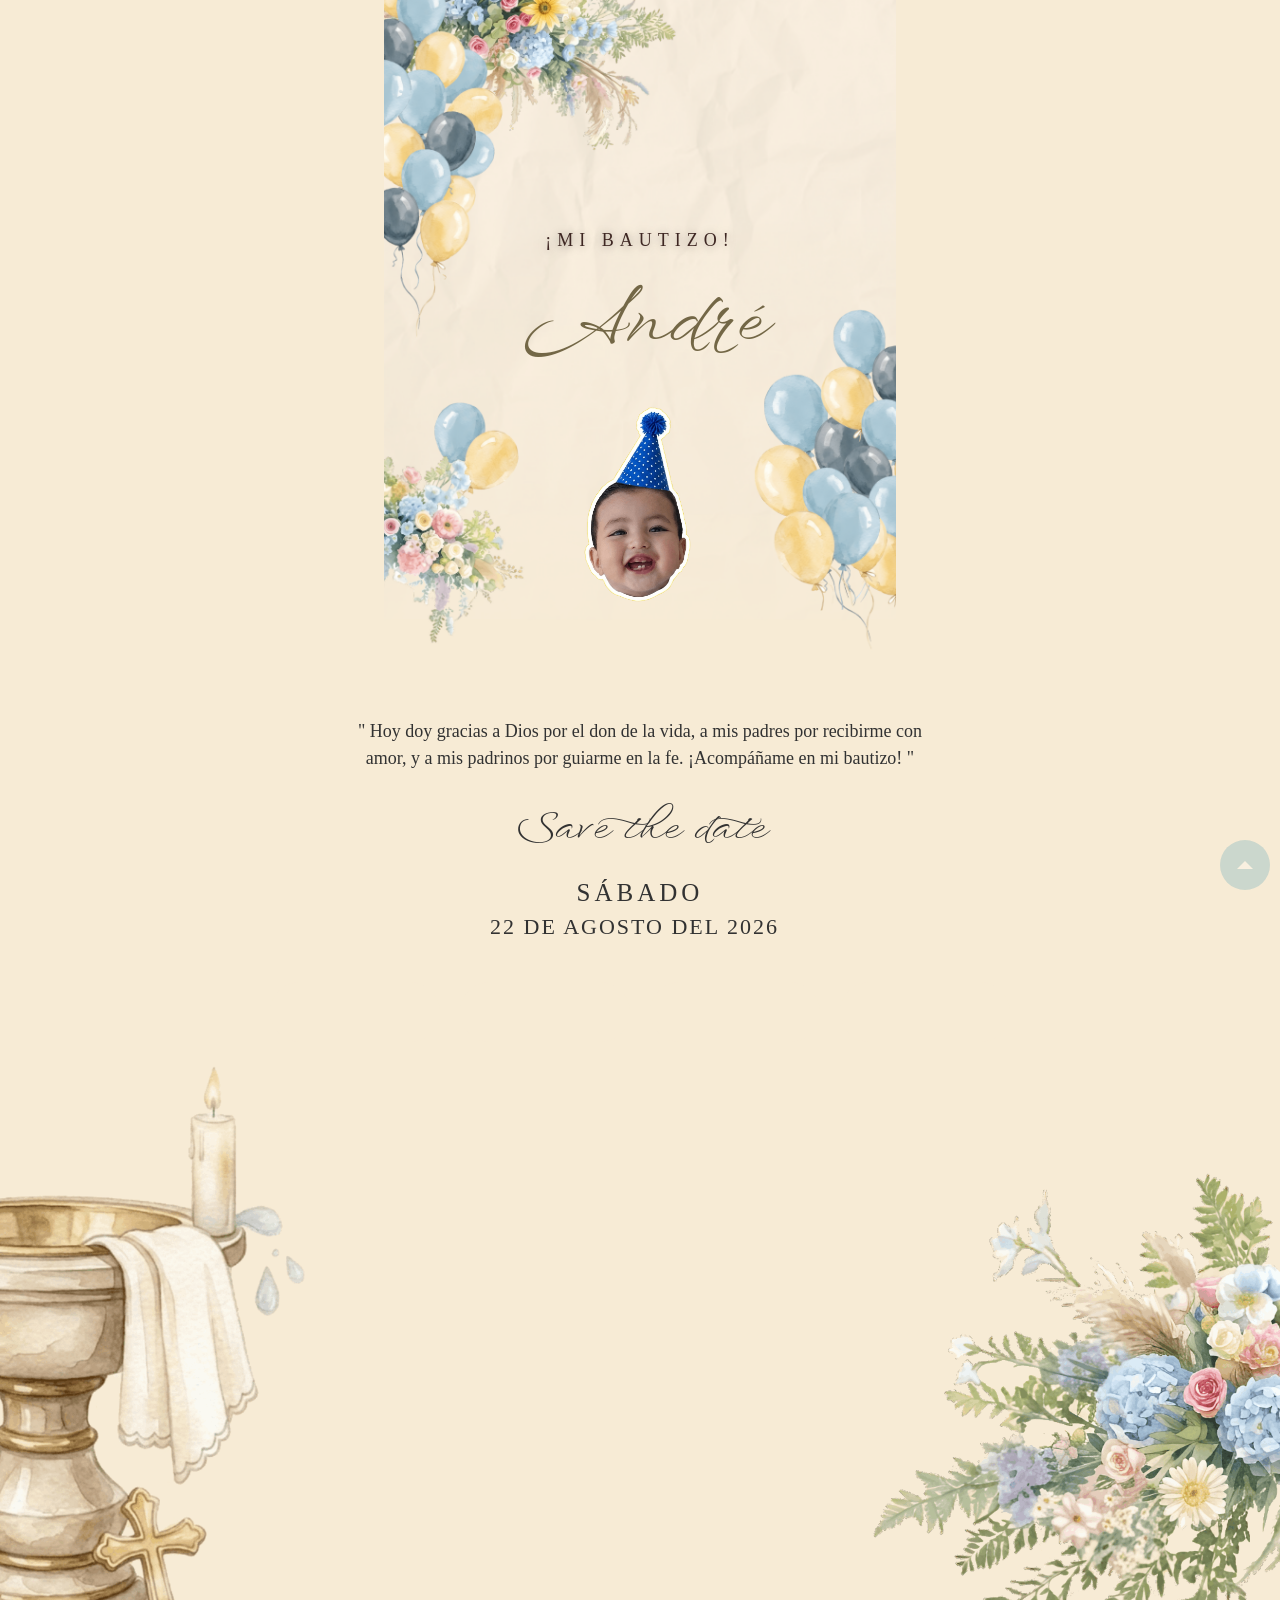
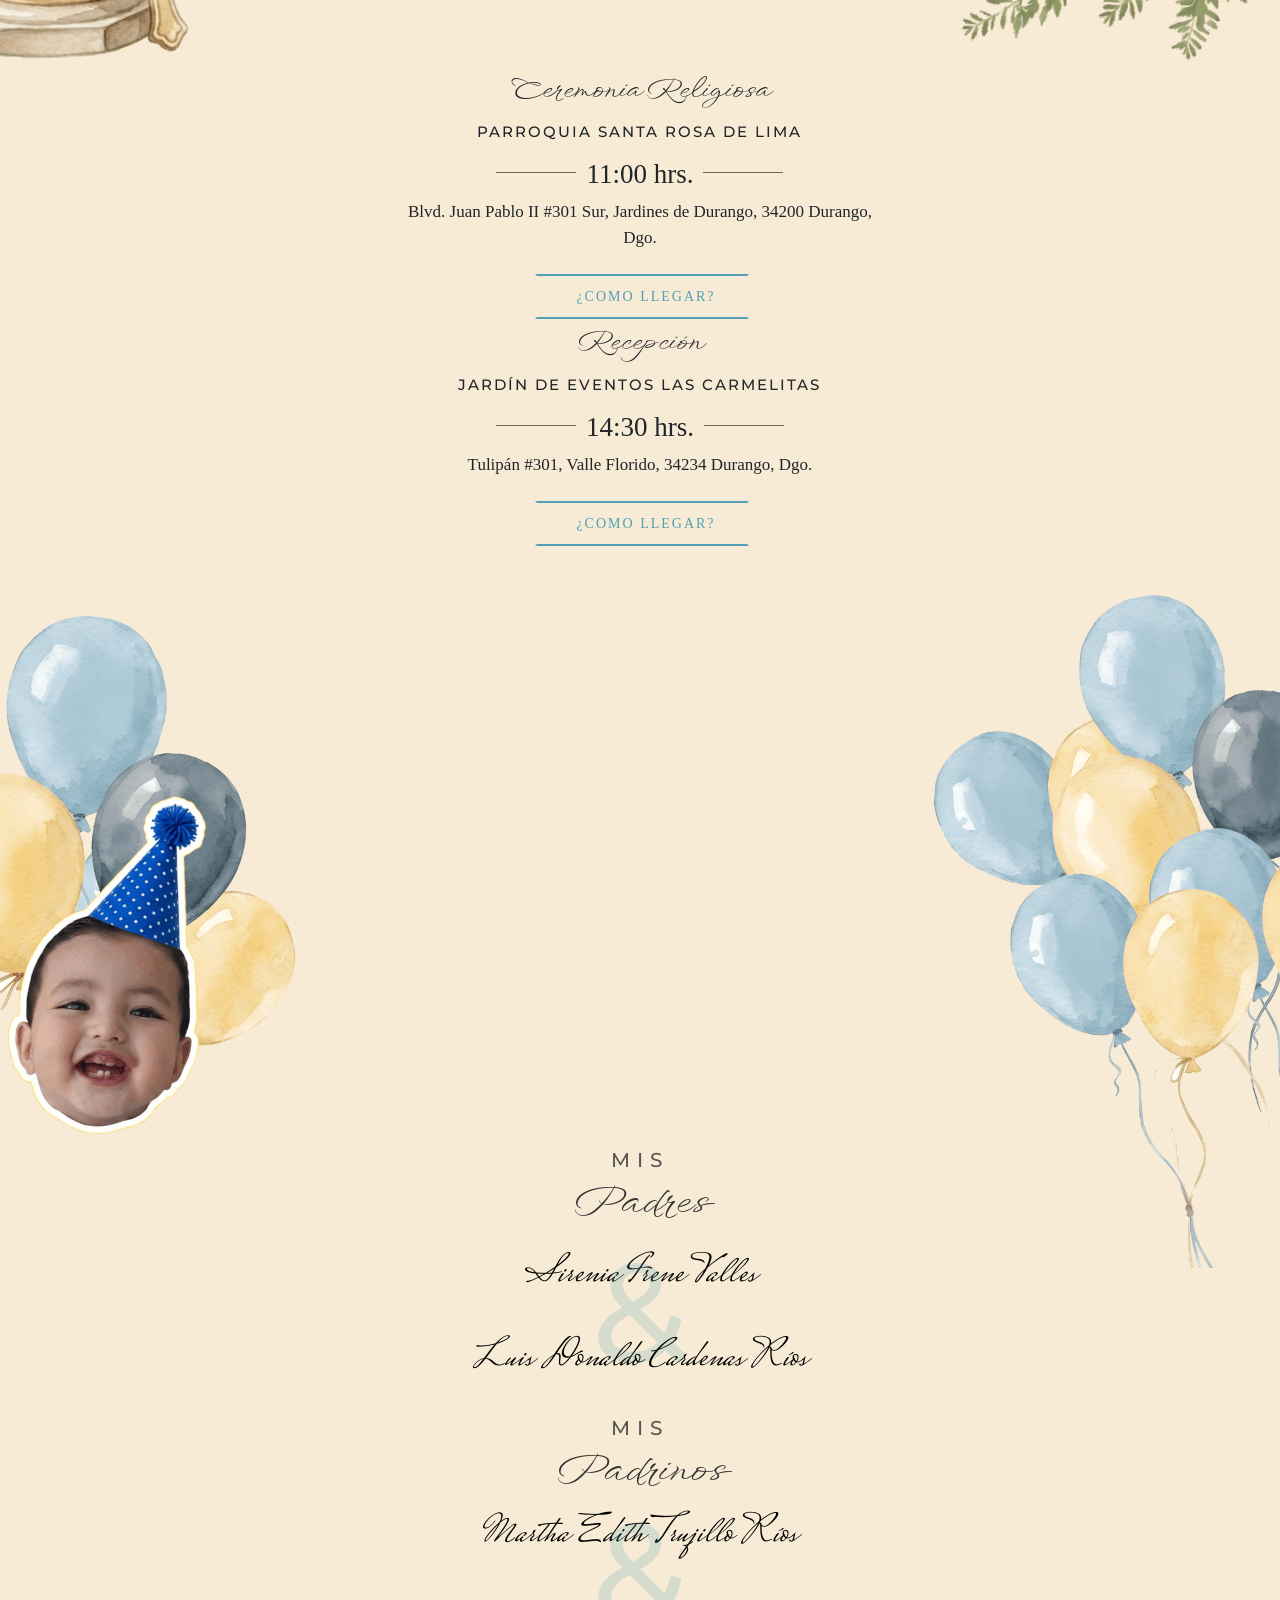
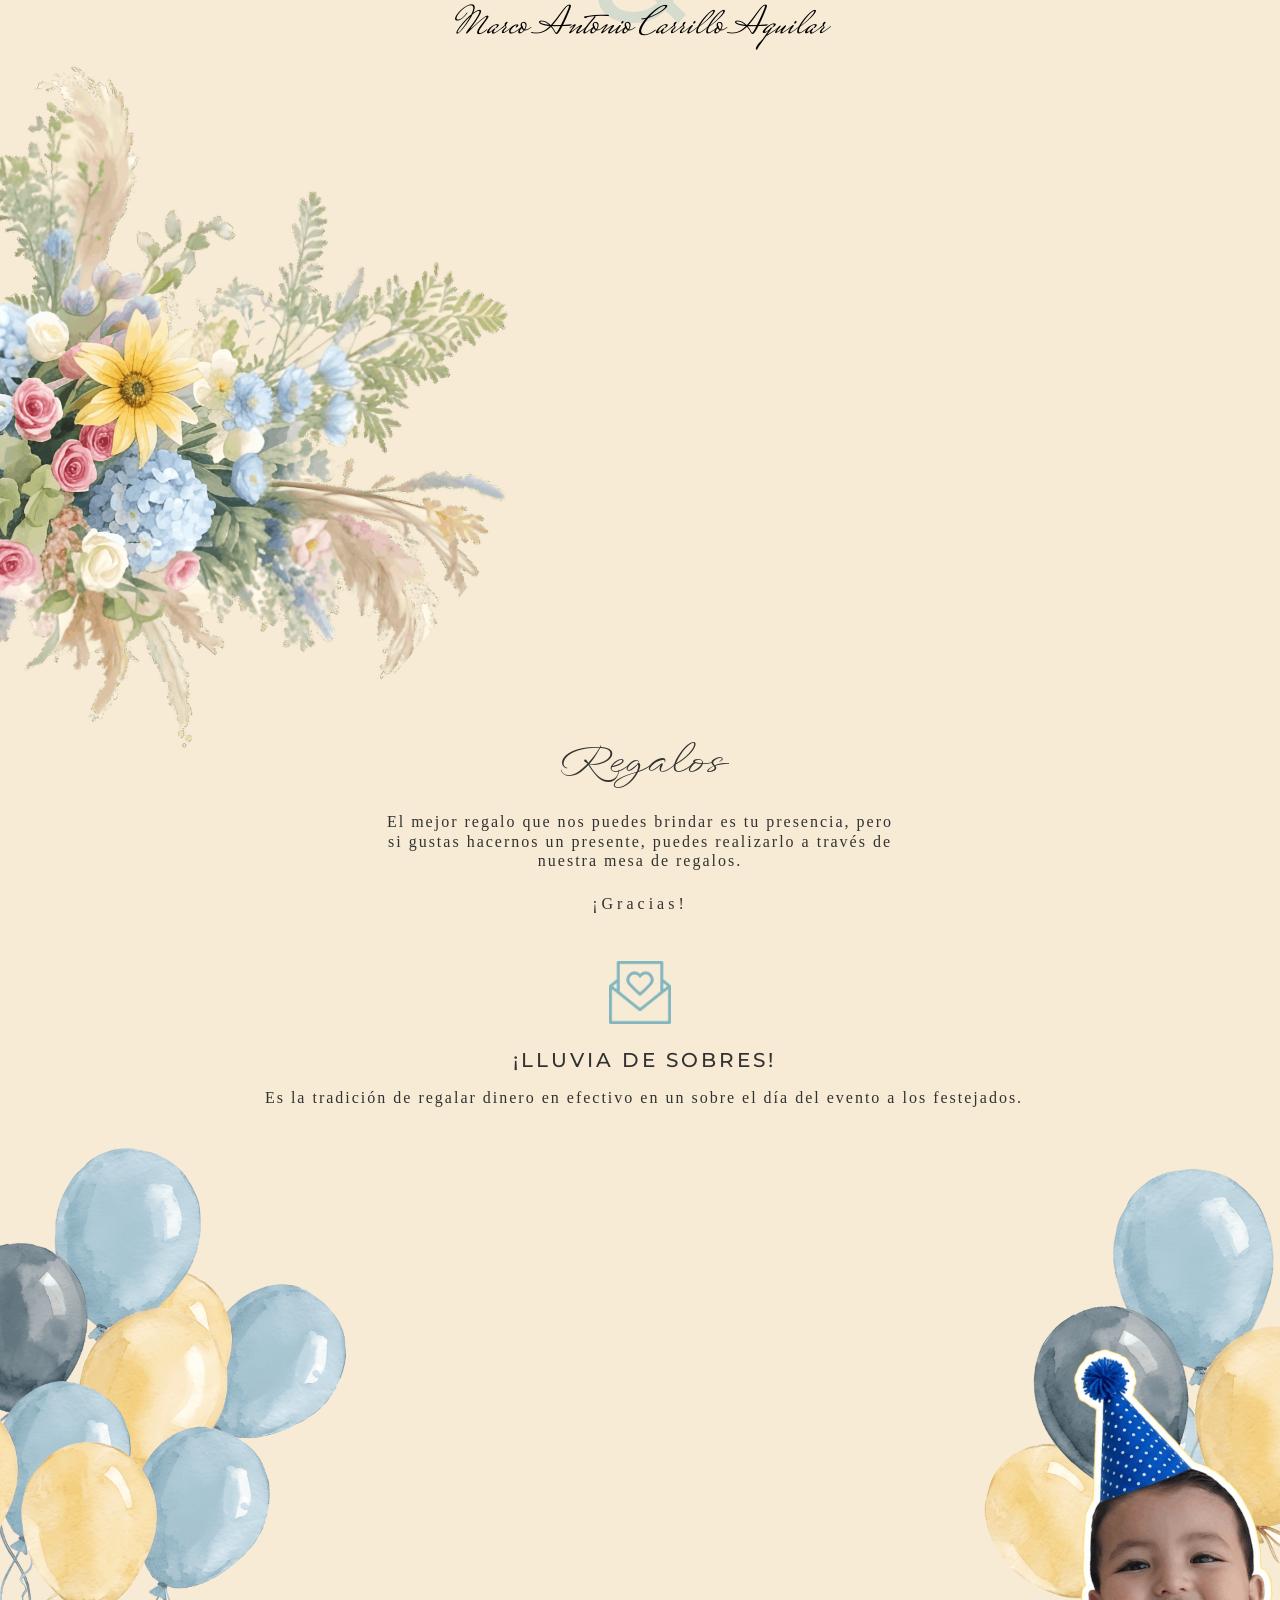
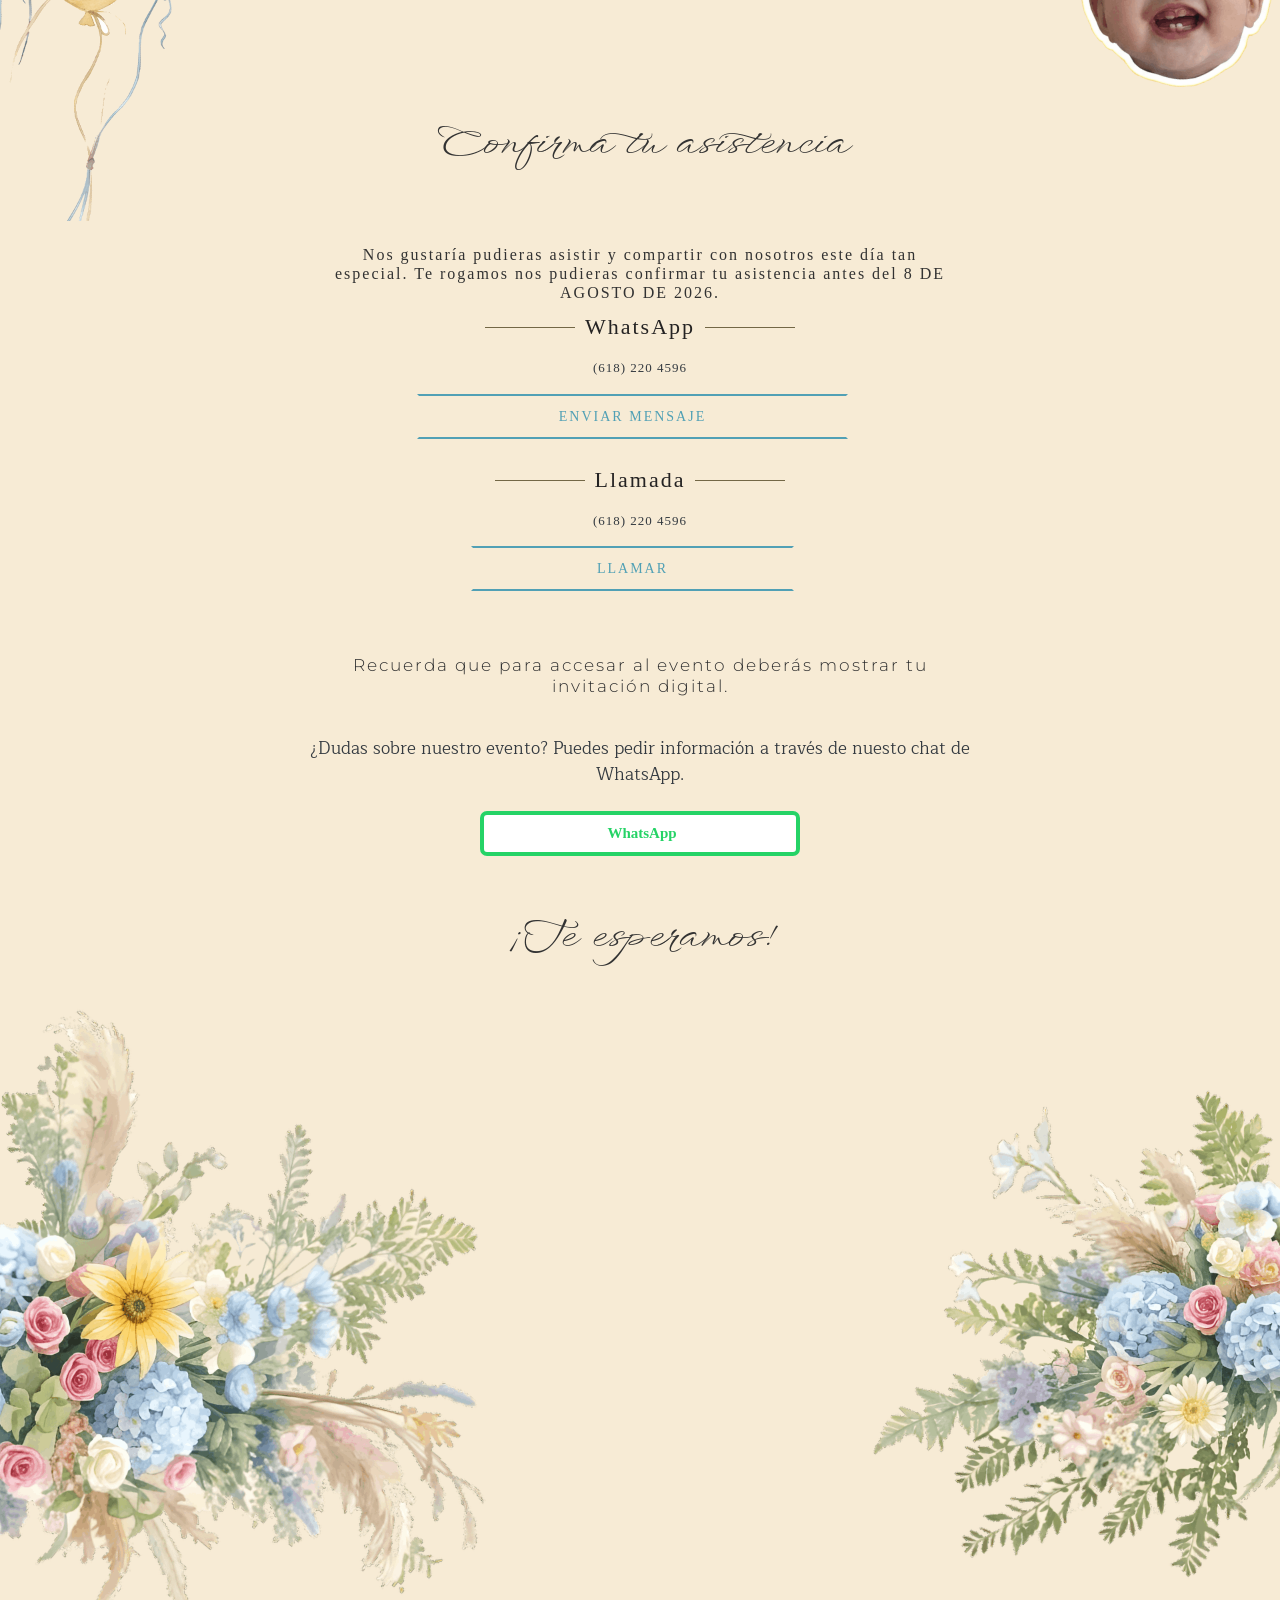
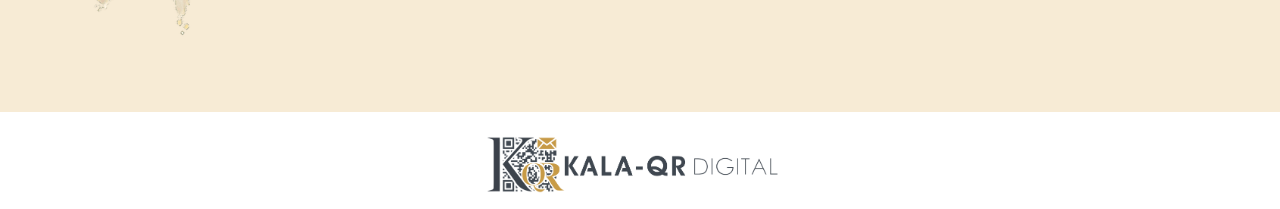
==== commit 51106b9b: "Add files via upload" ====
--- a/inicio.html
+++ b/inicio.html
@@ -302,7 +302,7 @@
                            <div class="row justify-content-center" style="margin:0 auto;">
 
                        <h4 class='nuestraBoda col-12 col-lg-12 mt-3 text-center' id="barraFria">André </h4>
-                       <img class="col-6" src="img/niño.png" style="margin-top: 50px;"> 
+                       <img class="col-6 col-md-2" src="img/niño.png" style="margin-top: 50px;"> 
                         <div class="text-center " > 
 
         
@@ -430,7 +430,7 @@
    
   
 <div class="row justify-content-center ml-1">
-    <a href="https://maps.app.goo.gl/AwLuzgK6DwRHSPLi7?g_st=iw" class="btnComoLlegar btn-dark col-7 col-md-5 mb-5"><i class="fas fa-location-arrow mr-2"></i> ¿COMO LLEGAR?</a>  
+    <a href="https://maps.app.goo.gl/fRJiL2TvaahPkSYs9?g_st=iw" class="btnComoLlegar btn-dark col-7 col-md-5 mb-5"><i class="fas fa-location-arrow mr-2"></i> ¿COMO LLEGAR?</a>  
 </div>
 
 
@@ -752,7 +752,7 @@
  
         <p id="numero" class='textoasistencia col-12 col-lg-12 mb-3 text-center text-dark' style="letter-spacing: 1px; font-size: 13px; color:#252323; font-family: 'Cantata One', serif; margin-top: -35px; text-decoration: none;"> (618) 220 4596</p>
     <div class=" logos1 row justify-content-center align-items-center mb-4 " > 
-            <a  href="https://wa.me//526182204596?text=¡Hola!%20Gracias%20por%20la%20invitación.%20Confirmo%20mi%20asistencia%20para%20la%20fiesta.&#128513" class="btnWhatsNovios text-center align-items-center col-6 col-md-4" style="letter-spacing: 2px;">ENVIAR MENSAJE</a> 
+            <a  href="https://wa.me//526182204596?text=¡Hola!%20Gracias%20por%20la%20invitación.%20Confirmo%20mi%20asistencia%20para%20el%20bautizo.&#128513" class="btnWhatsNovios text-center align-items-center col-6 col-md-4" style="letter-spacing: 2px;">ENVIAR MENSAJE</a> 
     </div>
     
     <!--<p id="numero" class='textoasistencia col-12 col-lg-12 mb-3 mt-4 text-center text-dark' style="letter-spacing: 1px; font-size: 13px; color:#252323; font-family: 'Cantata One', serif; text-decoration: none;">(618) 300 9229</p>
@@ -788,7 +788,7 @@
  <p class='textoasistencia col-12 col-md-7 mb-4 mt-4 text-center text-dark' >¿Dudas sobre nuestro evento? Puedes pedir información a través de nuesto chat de WhatsApp.<p> 
  </div>
          <div class=" logos1 row justify-content-center align-items-center mb-4" style="margin:0 auto;" > 
-            <a href="https://wa.me//5266182204596?text=¡Hola!%20Tengo%20una%20duda%20sobre%20el%20evento.&#128513" class="btnWhats text-center align-items-center col-6 col-md-3" style="border-color: #25D366; border-width:4px; border-radius: 7px"><b><i class="fa fa-whatsapp mr-1"></b></i> WhatsApp</a> 
+            <a href="https://wa.me//526182204596?text=¡Hola!%20Tengo%20una%20duda%20sobre%20el%20evento.&#128513" class="btnWhats text-center align-items-center col-6 col-md-3" style="border-color: #25D366; border-width:4px; border-radius: 7px"><b><i class="fa fa-whatsapp mr-1"></b></i> WhatsApp</a> 
     </div>  <br>
 
 </b></a>
--- a/css/demo001.css
+++ b/css/demo001.css
@@ -50,7 +50,7 @@
 z-index: 99px;
 background-size: 100% 100%;
  background-repeat: no-repeat;
-  background-image: url(../img/portada2.png);  
+  background-image: url(../img/portada.png);  
   position: relative;
 }
 .playpause {
@@ -106,7 +106,7 @@
   margin-top:0px;
   margin-bottom: -20px;
   color:#736746;
-  font-size: 75px;
+  font-size: 80px;
   z-index: 9999;
 
 }
@@ -157,7 +157,7 @@
   margin-top:430px;
   margin-bottom: -20px;
   color:#736746;
-  font-size: 60px;
+  font-size: 80px;
   z-index: 9999;
 
 }
@@ -201,7 +201,7 @@
   margin-top:410px;
   margin-bottom: -20px;
   color:#736746;
-  font-size: 60px;
+  font-size: 80px;
   z-index: 9999;
 
 }
@@ -1622,7 +1622,7 @@
 z-index: 99px;
 background-size: 50%;
  background-repeat: no-repeat;
-  background-image: url(../img/portada2.png);  
+  background-image: url(../img/portada.png);  
   position: relative;
   background-position-x: center;
 
@@ -1645,7 +1645,7 @@
   margin-top:280px;
   margin-bottom: -20px;
   color:#736746;
-  font-size: 70px;
+  font-size: 80px;
   z-index: 9999;
 
 }
@@ -1690,7 +1690,7 @@
 z-index: 99px;
 background-size: 50%;
  background-repeat: no-repeat;
-  background-image: url(../img/portada2.png);  
+  background-image: url(../img/portada.png);  
   position: relative;
   background-position-x: center;
 
@@ -1713,7 +1713,7 @@
   margin-top:280px;
   margin-bottom: -20px;
   color:#736746;
-  font-size: 70px;
+  font-size: 80px;
   z-index: 9999;
  
 }
@@ -1780,7 +1780,7 @@
   margin-top:380px;
   margin-bottom: -20px;
   color:#736746;
-  font-size: 70px;
+  font-size: 80px;
   z-index: 9999;
 
 }
@@ -1847,8 +1847,8 @@
   font-style: normal;
   margin-top:350px;
   margin-bottom: -20px;
-  color:#fff;
-  font-size: 70px;
+  color:#736746;
+  font-size: 80px;
   z-index: 9999;
 
 }
@@ -1914,8 +1914,8 @@
   font-style: normal;
   margin-top:320px;
   margin-bottom: -20px;
-  color:#fff;
-  font-size: 70px;
+  color:#736746;
+  font-size: 80px;
   z-index: 9999;
 
 }
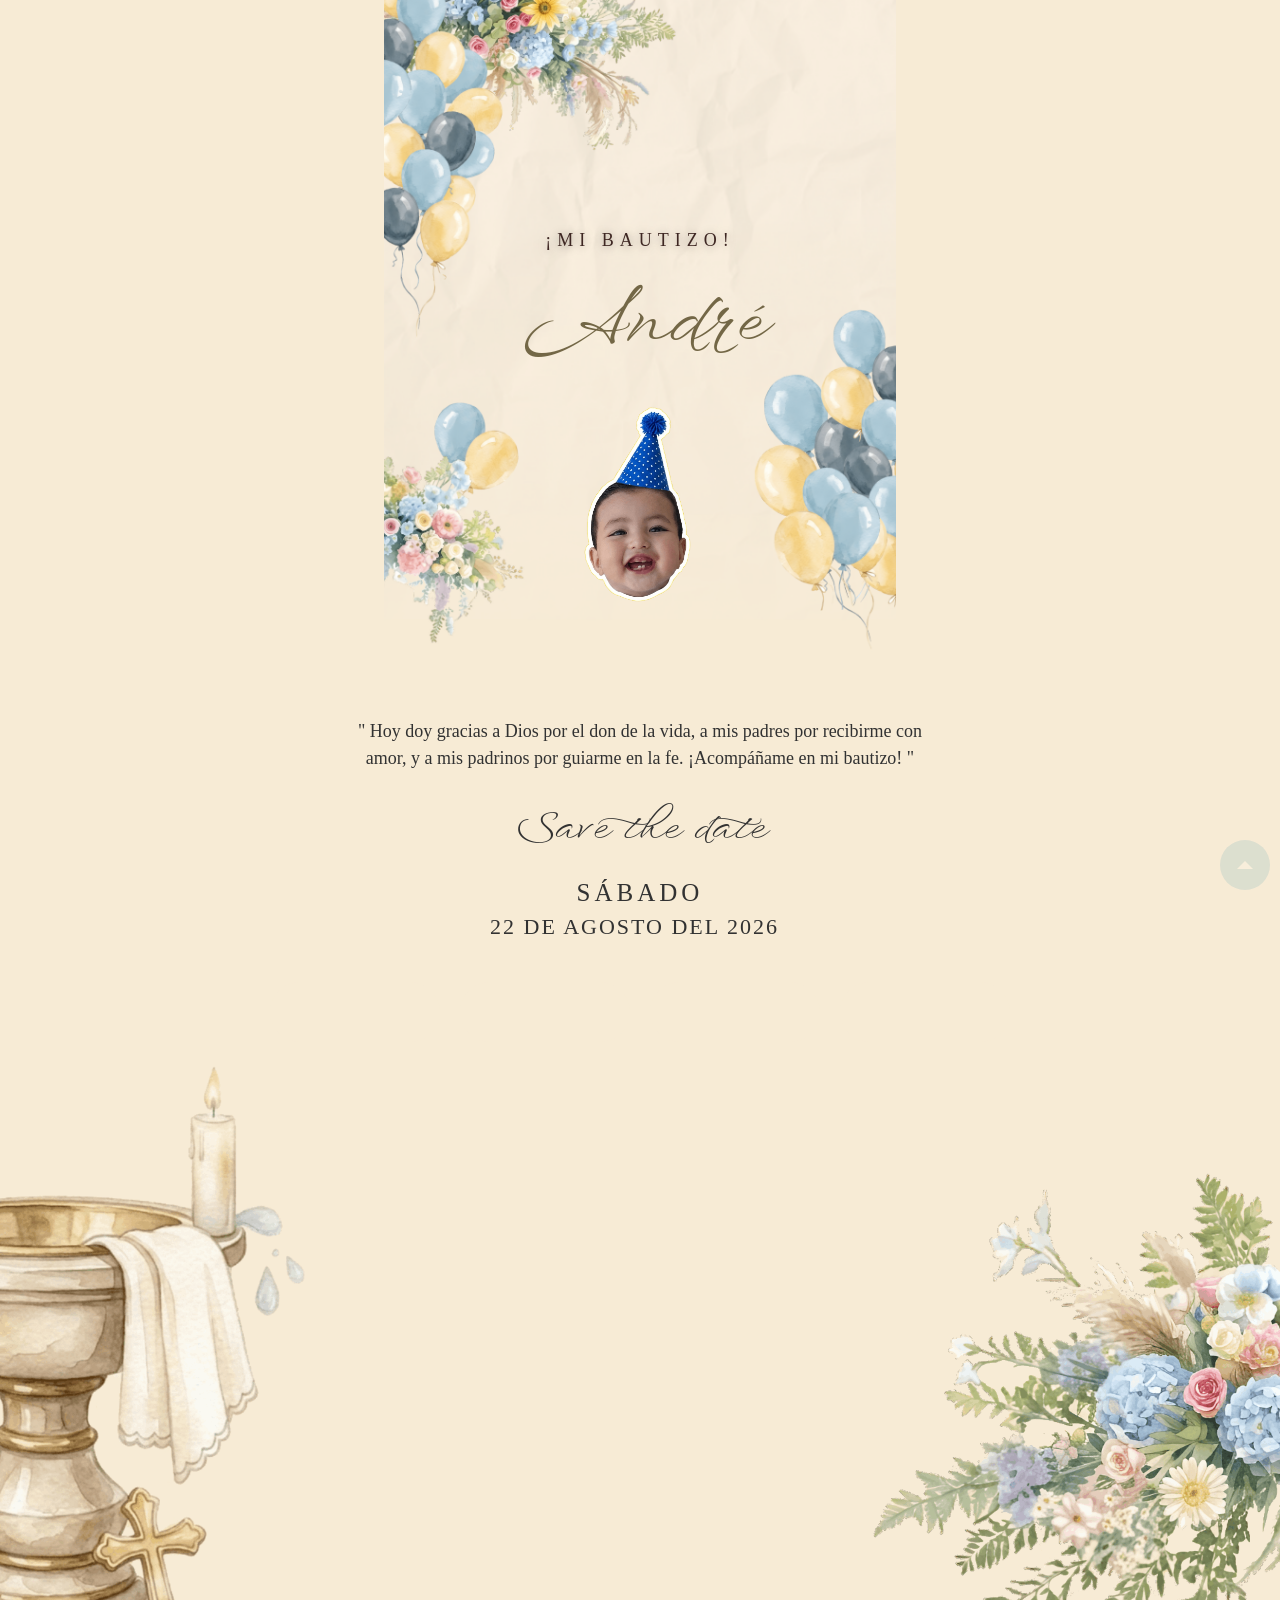
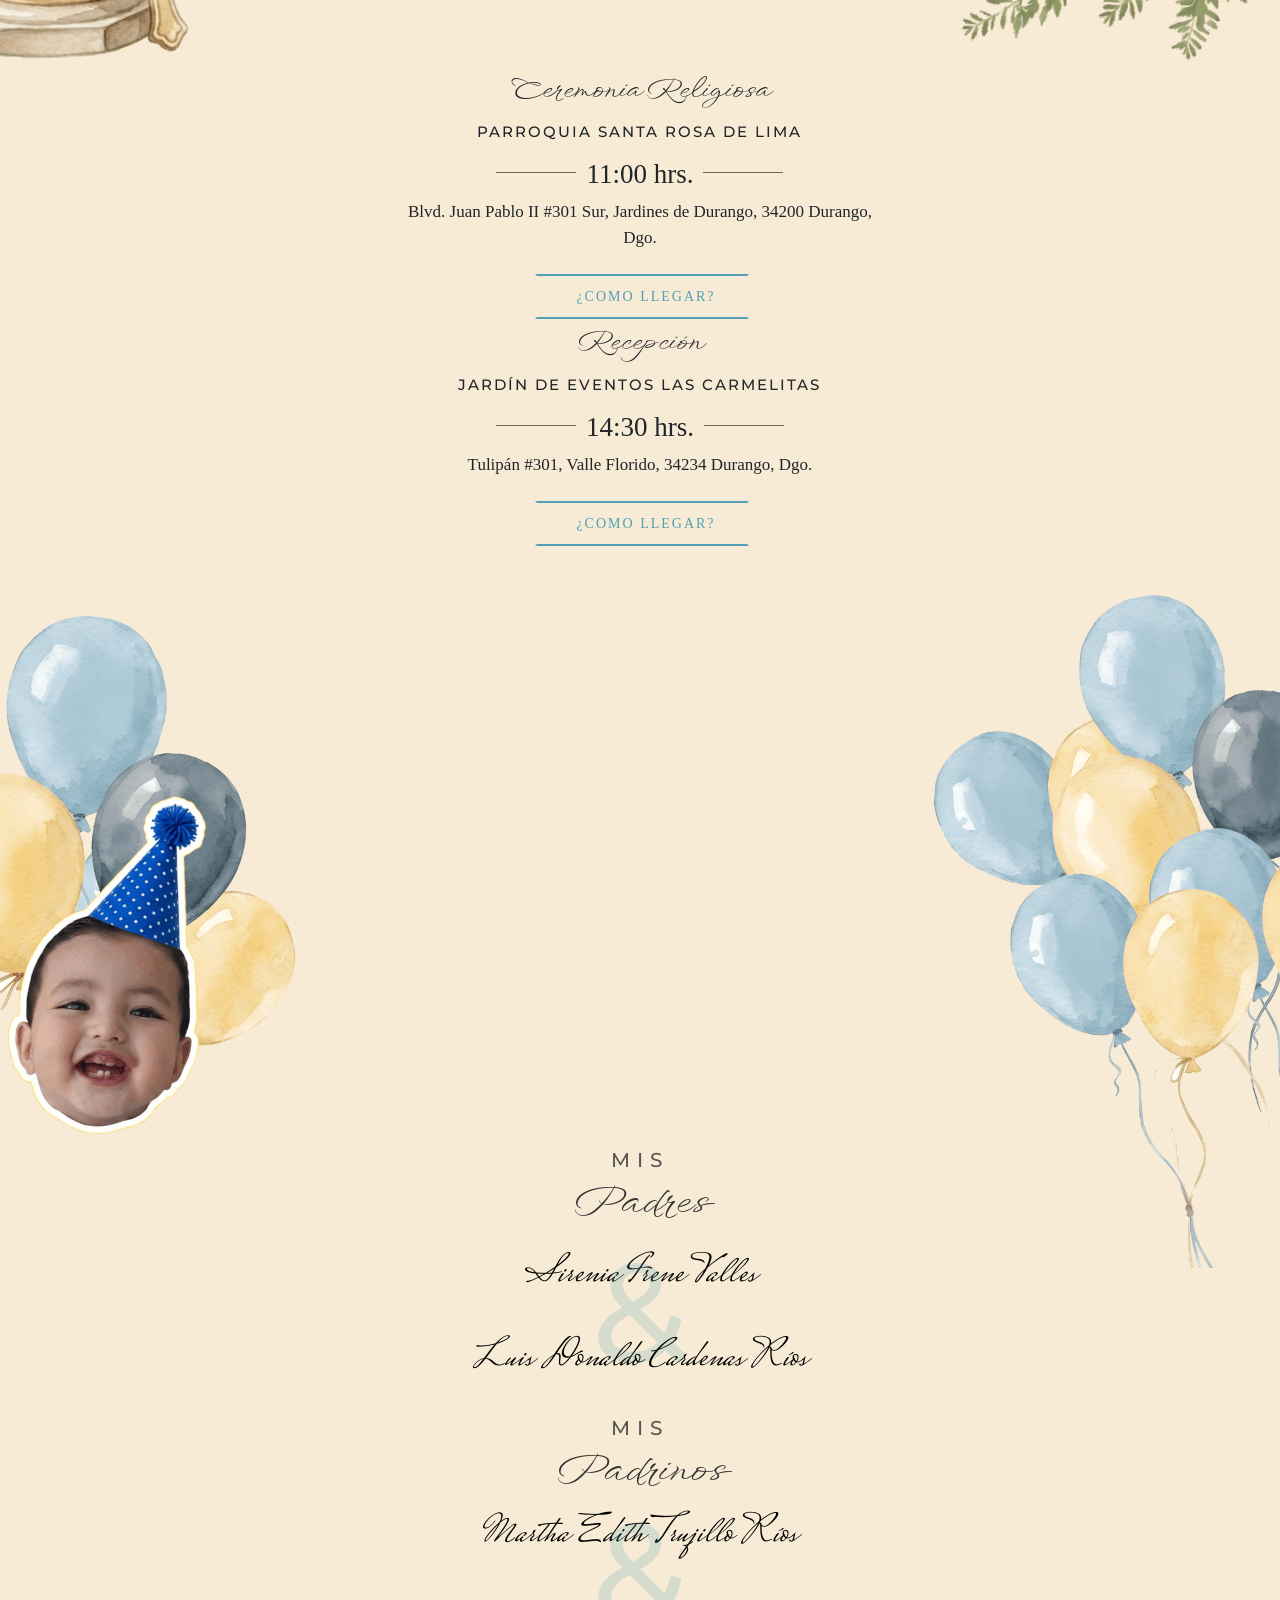
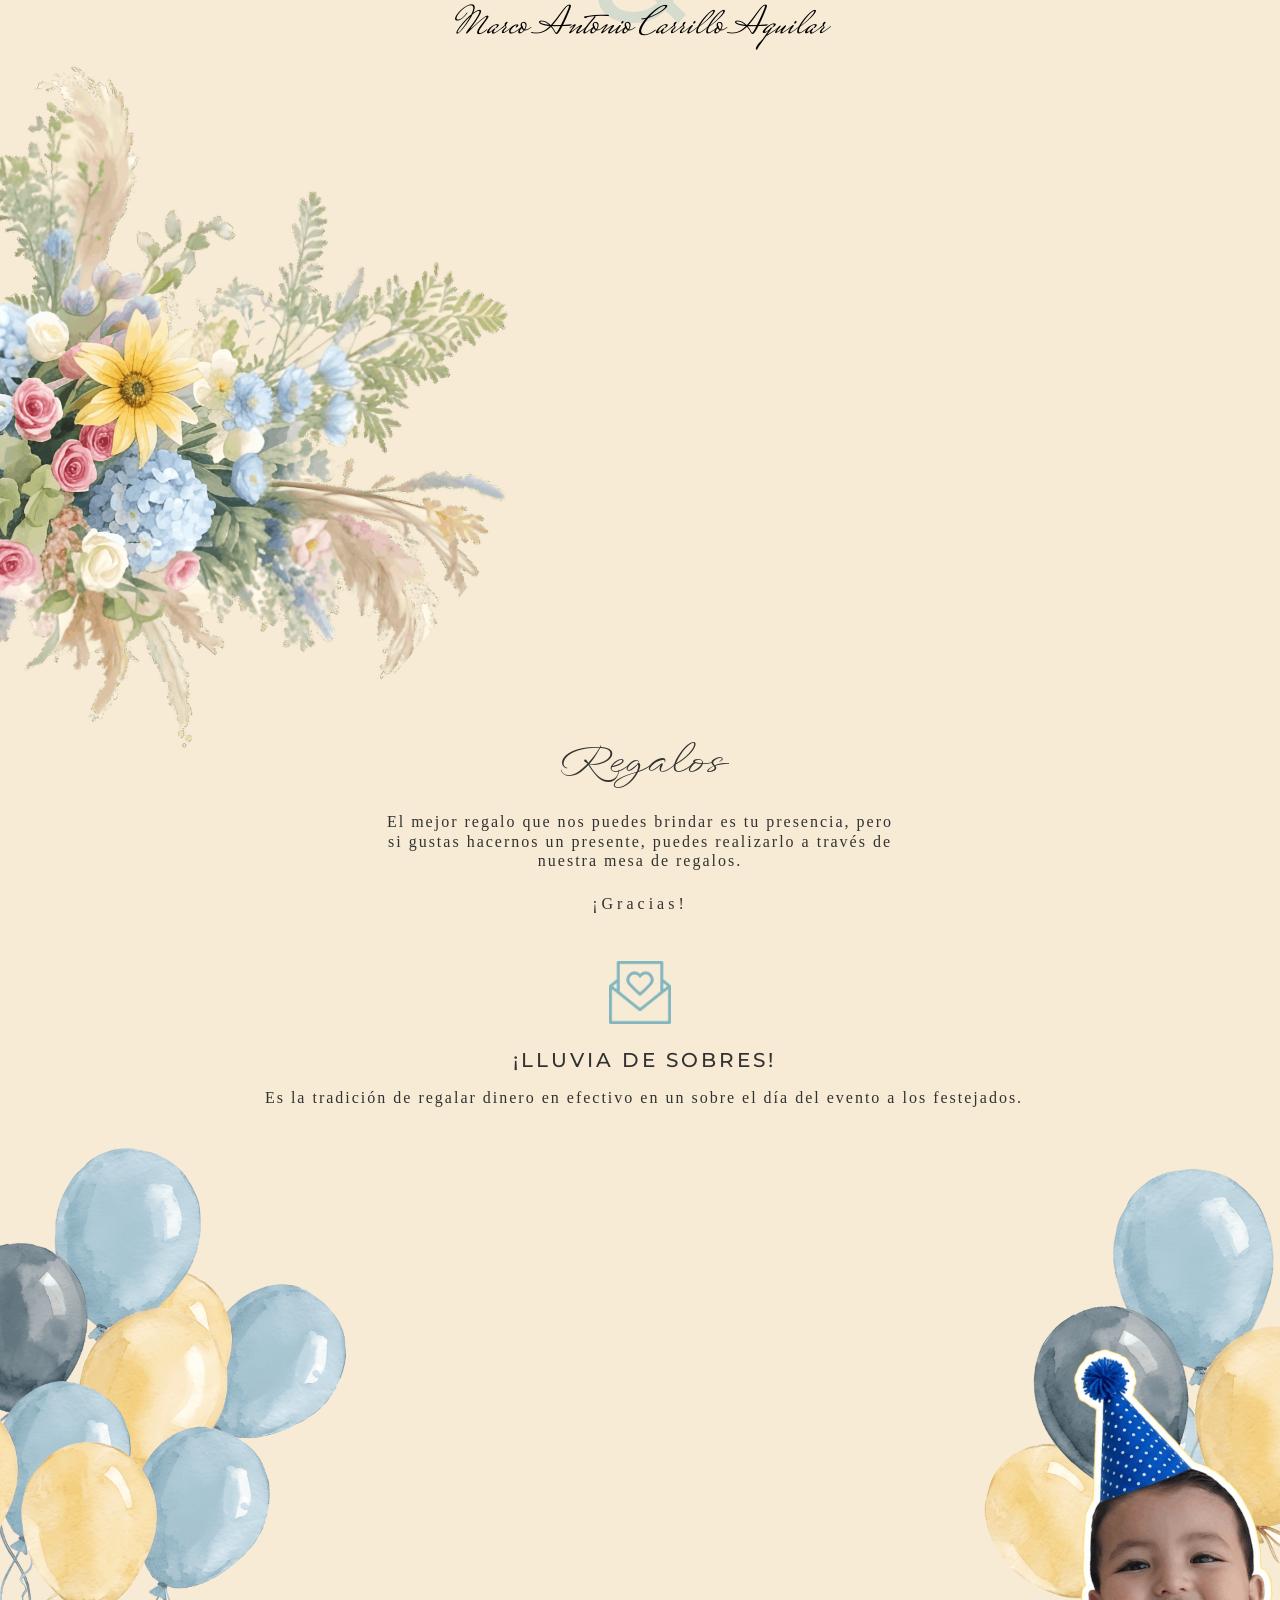
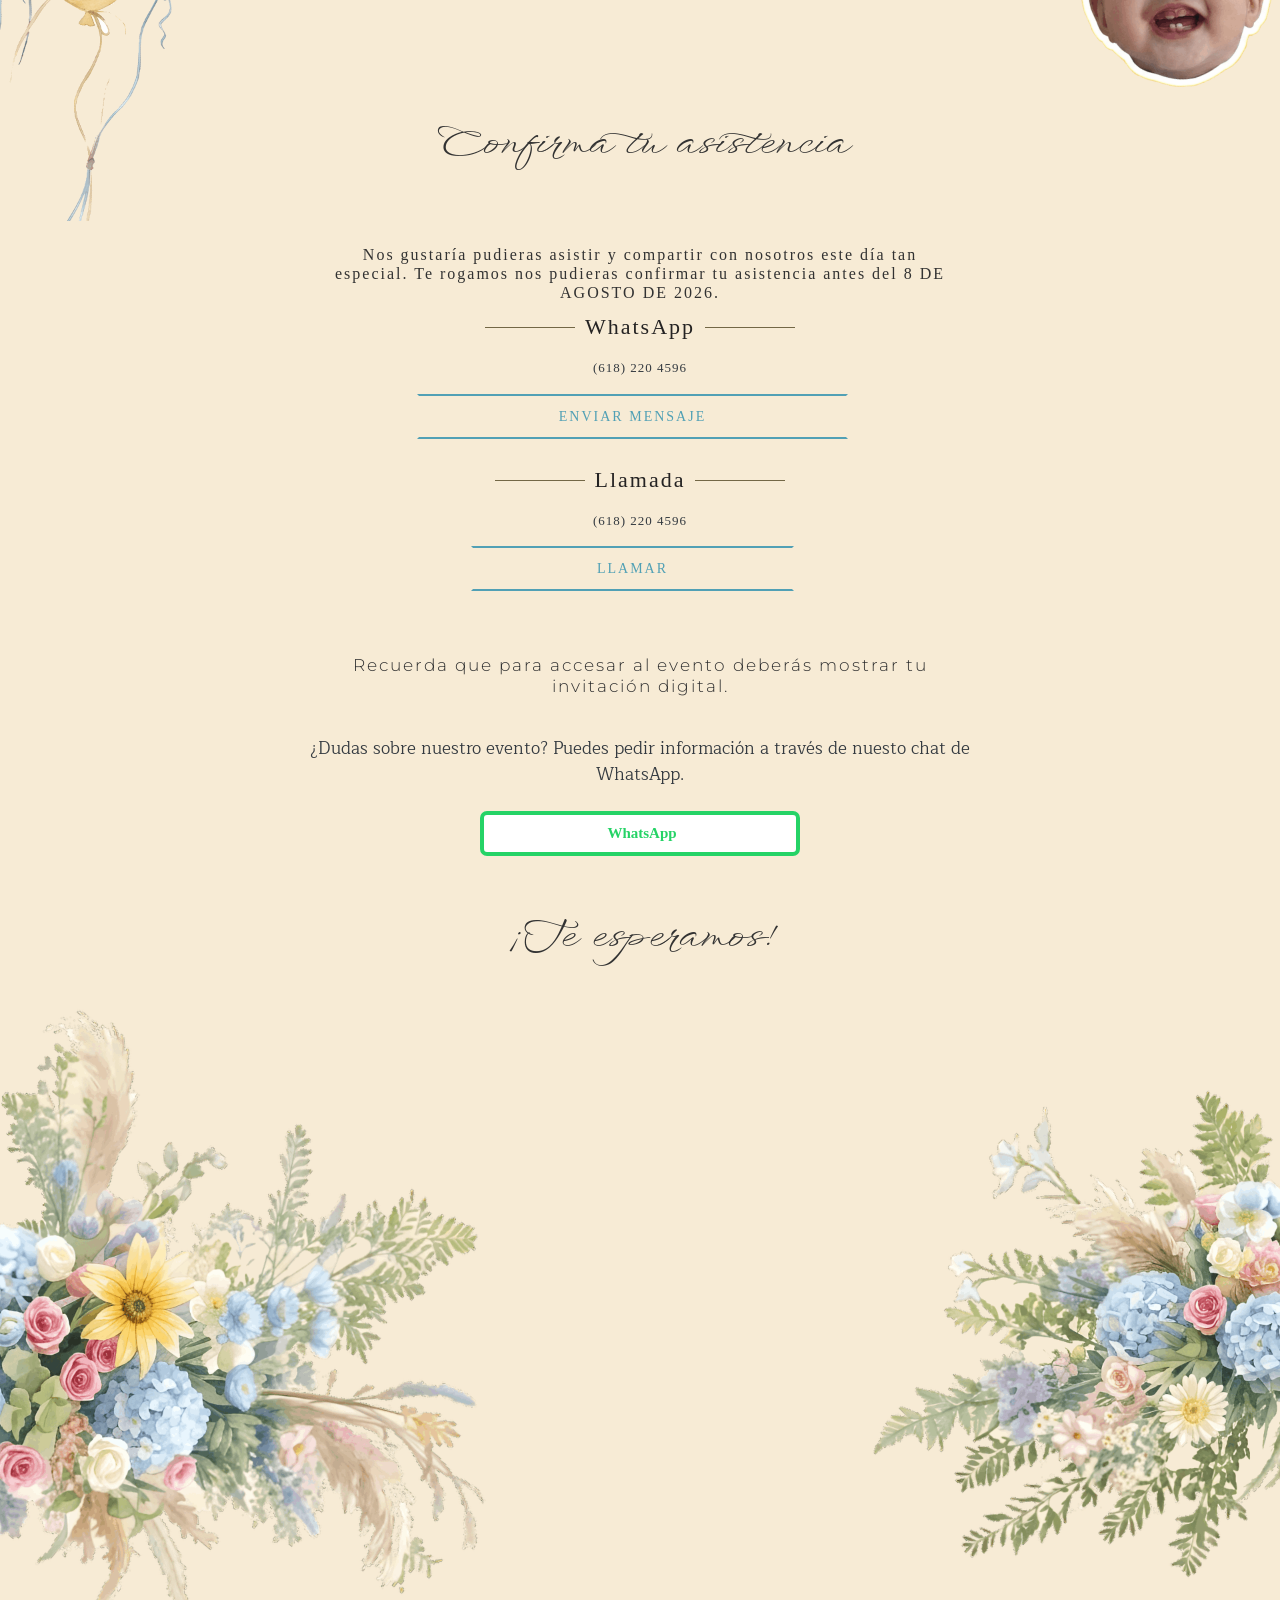
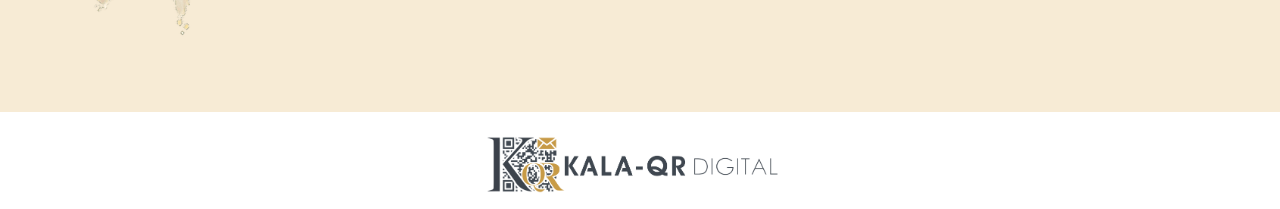
==== commit c6ddecfc: "Add files via upload" ====
--- a/inicio.html
+++ b/inicio.html
@@ -13,9 +13,9 @@
         <meta property="og:type" content="website"/>
         <meta property="og:title" content="André - ¡MI BAUTIZO!"/>
         <meta property="og:description" content="Te invitamos a ser parte de este momento tan especial."/>
-        <meta property="og:url" content="https://miprimeracomunion.github.io/manuelximenayjesus/inicio.html"/>
+        <meta property="og:url" content="https://mibautizo.github.io/andre/inicio.html"/>
         <meta property="article:modified_time" content="2023-02-19T17:24:46+00:00"/>
-        <meta property="og:image" content="https://miprimeracomunion.github.io/manuelximenayjesus/img/portadaMensaje.jpg"/>
+        <meta property="og:image" content="https://mibautizo.github.io/andre/img/portadaMensaje.jpg"/>
         <meta property="og:image:width" content="1080"/>
         <meta property="og:image:height" content="1400"/>
         <meta property="og:image:type" content="image/jpeg"/>
@@ -26,49 +26,49 @@
       "@graph": [
           {
               "@type": "Organization",
-              "@id": "https://miprimeracomunion.github.io/manuelximenayjesus/inicio.html/#/schema/Organization/1",
+              "@id": "https://mibautizo.github.io/andre/inicio.html/#/schema/Organization/1",
               "name": "André - ¡MI BAUTIZO!",
-              "url": "https://miprimeracomunion.github.io/manuelximenayjesus/inicio.html",
+              "url": "https://mibautizo.github.io/andre/inicio.html",
               "sameAs": [
               ],
               "logo": {
                   "@type": "ImageObject",
-                  "@id": "https://miprimeracomunion.github.io/manuelximenayjesus/img/portadaMensaje.jpg",
-                  "url": "https://miprimeracomunion.github.io/manuelximenayjesus/img/portadaMensaje.jpg",
-                  "contentUrl": "https://miprimeracomunion.github.io/manuelximenayjesus/img/portadaMensaje.jpg",
+                  "@id": "https://mibautizo.github.io/andre/img/portadaMensaje.jpg",
+                  "url": "https://mibautizo.github.io/andre/img/portadaMensaje.jpg",
+                  "contentUrl": "https://mibautizo.github.io/andre/img/portadaMensaje.jpg",
                   "width": 1080,
                   "height": 1400,
                   "caption": "Example Image"
               },
               "image": {
-                  "@id": "https://miprimeracomunion.github.io/manuelximenayjesus/img/portadaMensaje.jpg"
+                  "@id": "https://mibautizo.github.io/andre/img/portadaMensaje.jpg"
               }
           },
           {
               "@type": "WebSite",
-              "@id": "https://miprimeracomunion.github.io/manuelximenayjesus/inicio.html/#/schema/WebSite/1",
-              "url": "https://miprimeracomunion.github.io/manuelximenayjesus/inicio.html",
+              "@id": "https://mibautizo.github.io/andre/inicio.html/#/schema/WebSite/1",
+              "url": "https://mibautizo.github.io/andre/inicio.html",
               "name": "André - ¡MI BAUTIZO!",
               "publisher": {
-                  "@id": "https://miprimeracomunion.github.io/manuelximenayjesus/inicio.html/#/schema/Organization/1"
+                  "@id": "https://mibautizo.github.io/andre/inicio.html/#/schema/Organization/1"
               },
               "potentialAction": {
                   "@type": "SearchAction",
-                  "target": "https://miprimeracomunion.github.io/manuelximenayjesus/inicio.html/?s={search_term_string}",
+                  "target": "https://mibautizo.github.io/andre/inicio.html/?s={search_term_string}",
                   "query-input": "required name=search_term_string"
               }
           },
           {
               "@type": "WebPage",
-              "@id": "https://miprimeracomunion.github.io/manuelximenayjesus/inicio.html",
-              "url": "https://miprimeracomunion.github.io/manuelximenayjesus/inicio.html",
+              "@id": "https://mibautizo.github.io/andre/inicio.html",
+              "url": "https://mibautizo.github.io/andre/inicio.html",
               "inLanguage": "es",
               "name": "Example Page",
               "isPartOf": {
-                  "@id": "https://miprimeracomunion.github.io/manuelximenayjesus/inicio.html/#/schema/WebSite/1"
+                  "@id": "https://mibautizo.github.io/andre/inicio.html/#/schema/WebSite/1"
               },
               "about": {
-                  "@id": "https://miprimeracomunion.github.io/manuelximenayjesus/inicio.html/#/schema/Organization/1"
+                  "@id": "https://mibautizo.github.io/andre/inicio.html/#/schema/Organization/1"
               },
               "datePublished": "2015-09-14T08:13:22+00:00",
               "dateModified": "2019-03-28T12:46:37+00:00",
@@ -78,8 +78,8 @@
   }
         </script>
 
-         <link rel="alternate" type="application/rss+xml" title=" &raquo; Feed" href="https://miprimeracomunion.github.io/manuelximenayjesus/inicio.html/feed/"/>
-        <link rel="alternate" type="application/rss+xml" title=" &raquo; Feed de los comentarios" href="https://miprimeracomunion.github.io/manuelximenayjesus/inicio.html/comments/feed/"/>
+         <link rel="alternate" type="application/rss+xml" title=" &raquo; Feed" href="https://mibautizo.github.io/andre/inicio.html/feed/"/>
+        <link rel="alternate" type="application/rss+xml" title=" &raquo; Feed de los comentarios" href="https://mibautizo.github.io/andre/inicio.html/comments/feed/"/>
  <link
         rel="stylesheet"
         href="https://cdn.jsdelivr.net/npm/swiper@9/swiper-bundle.min.css"
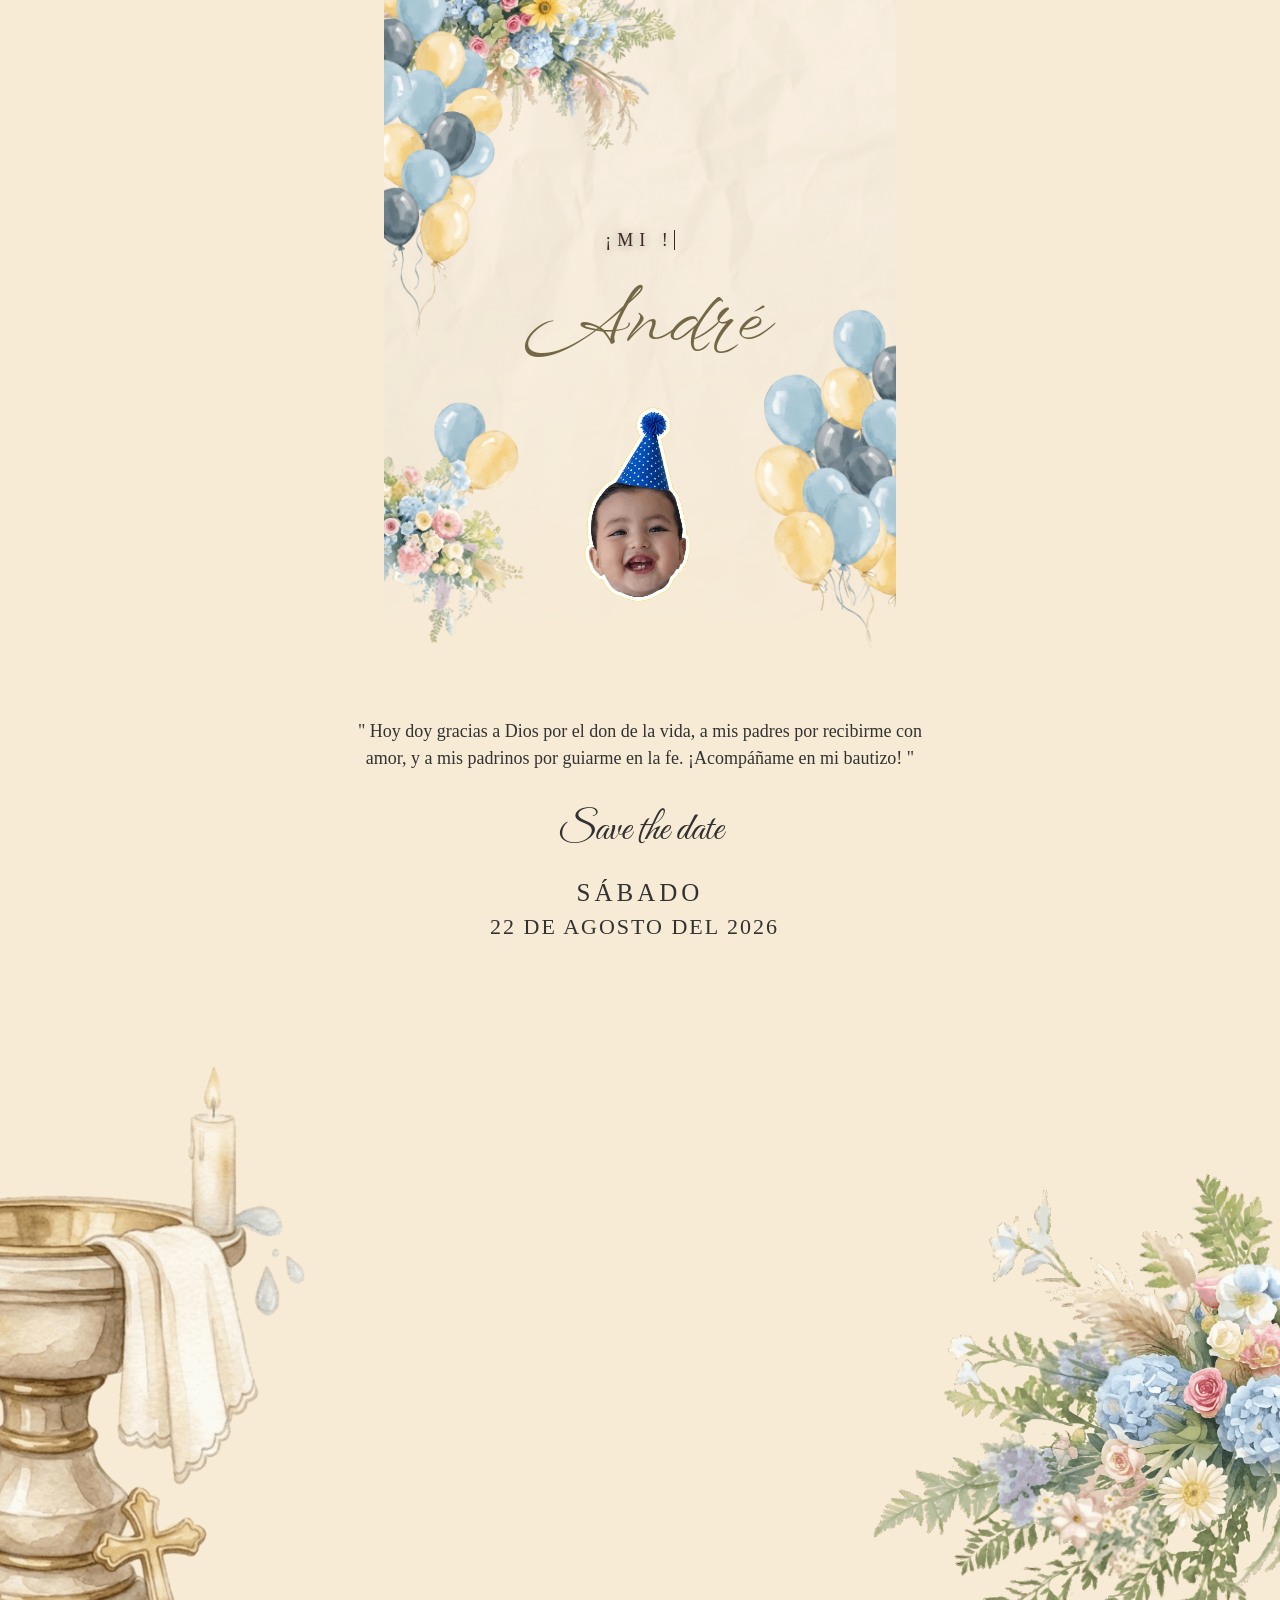
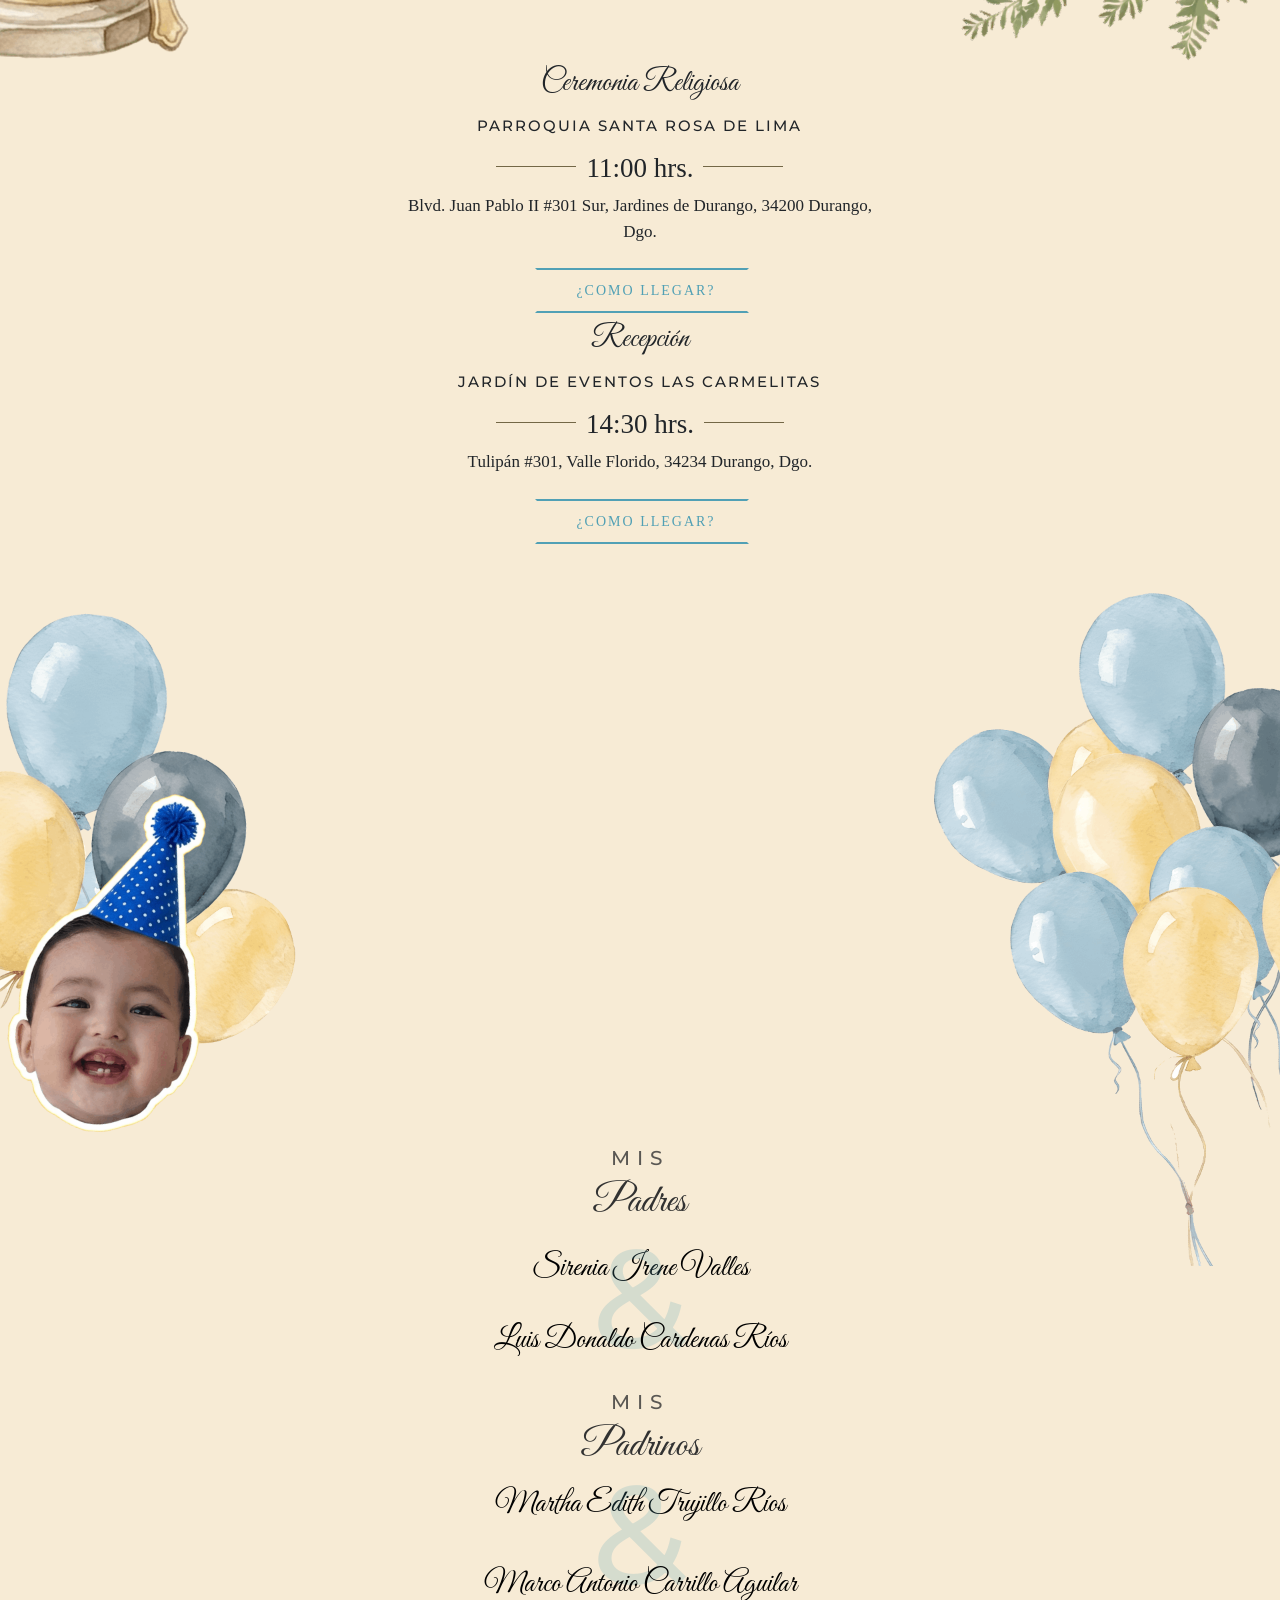
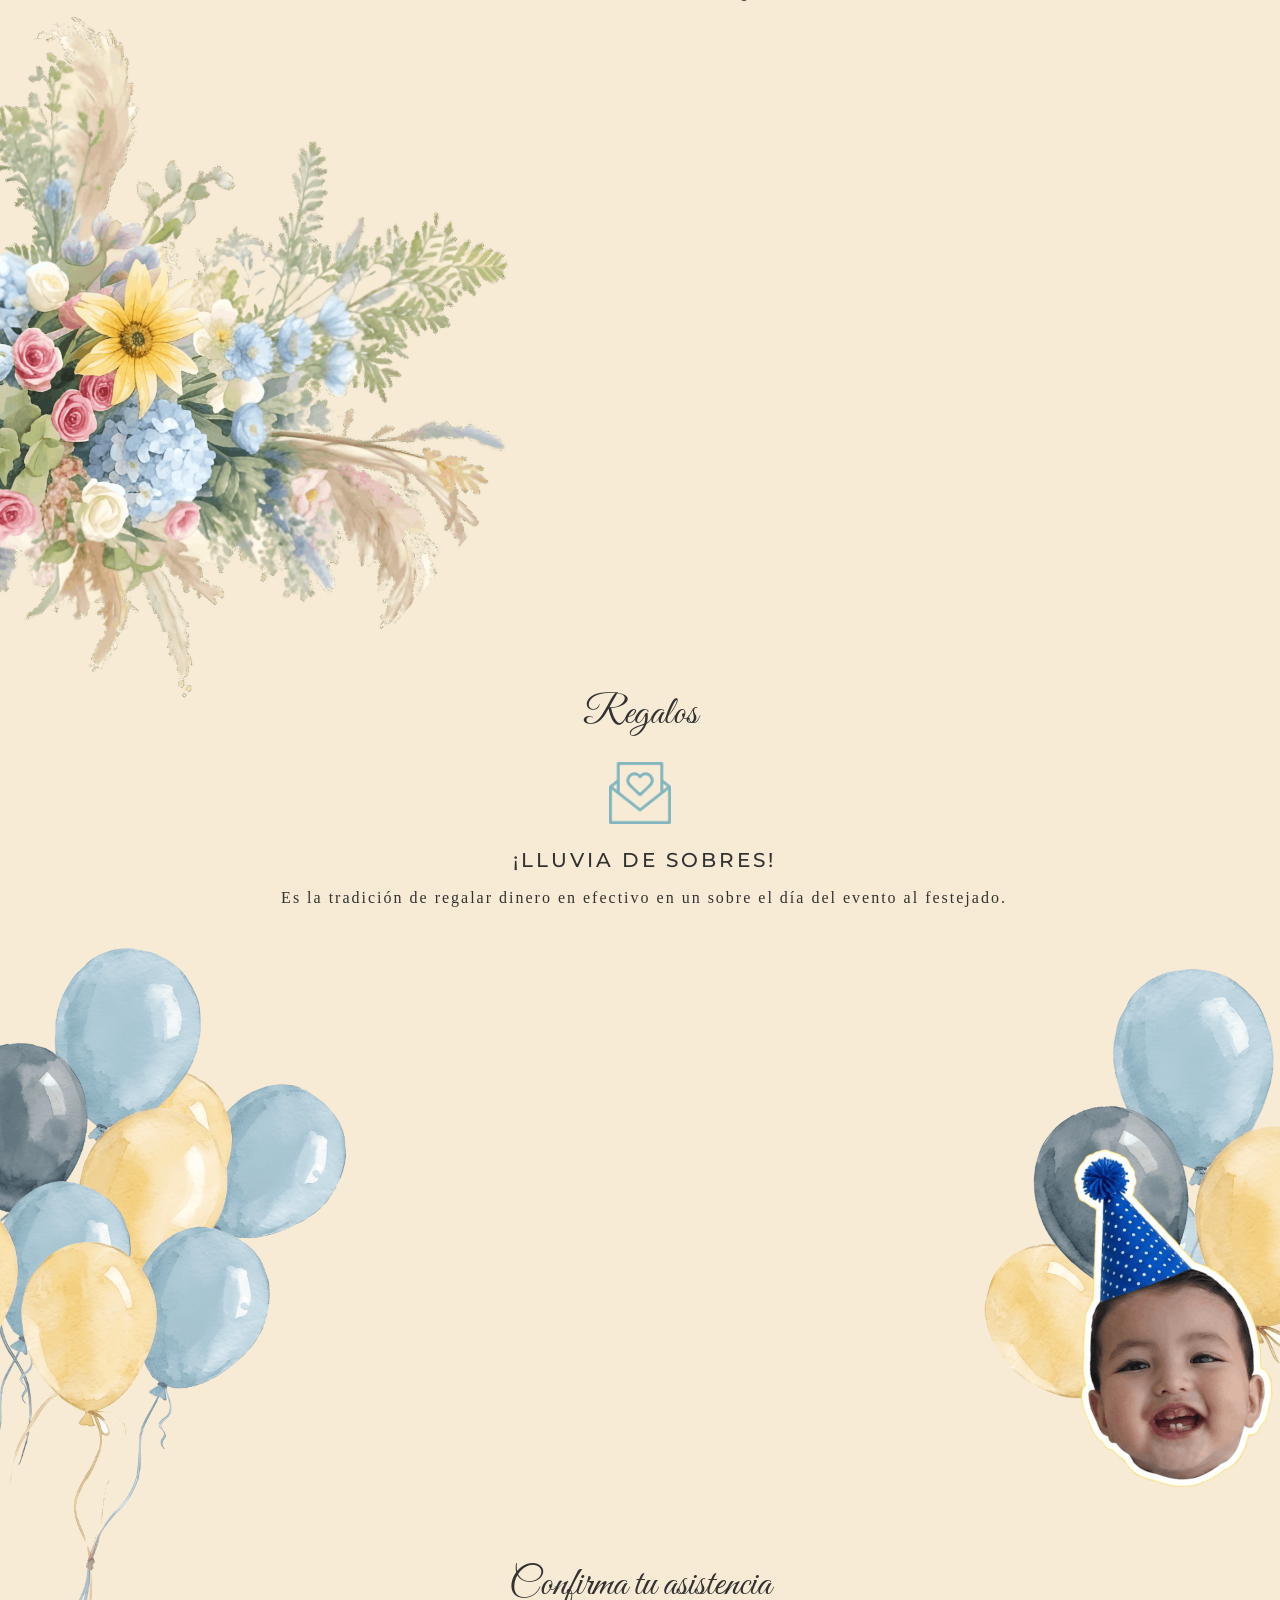
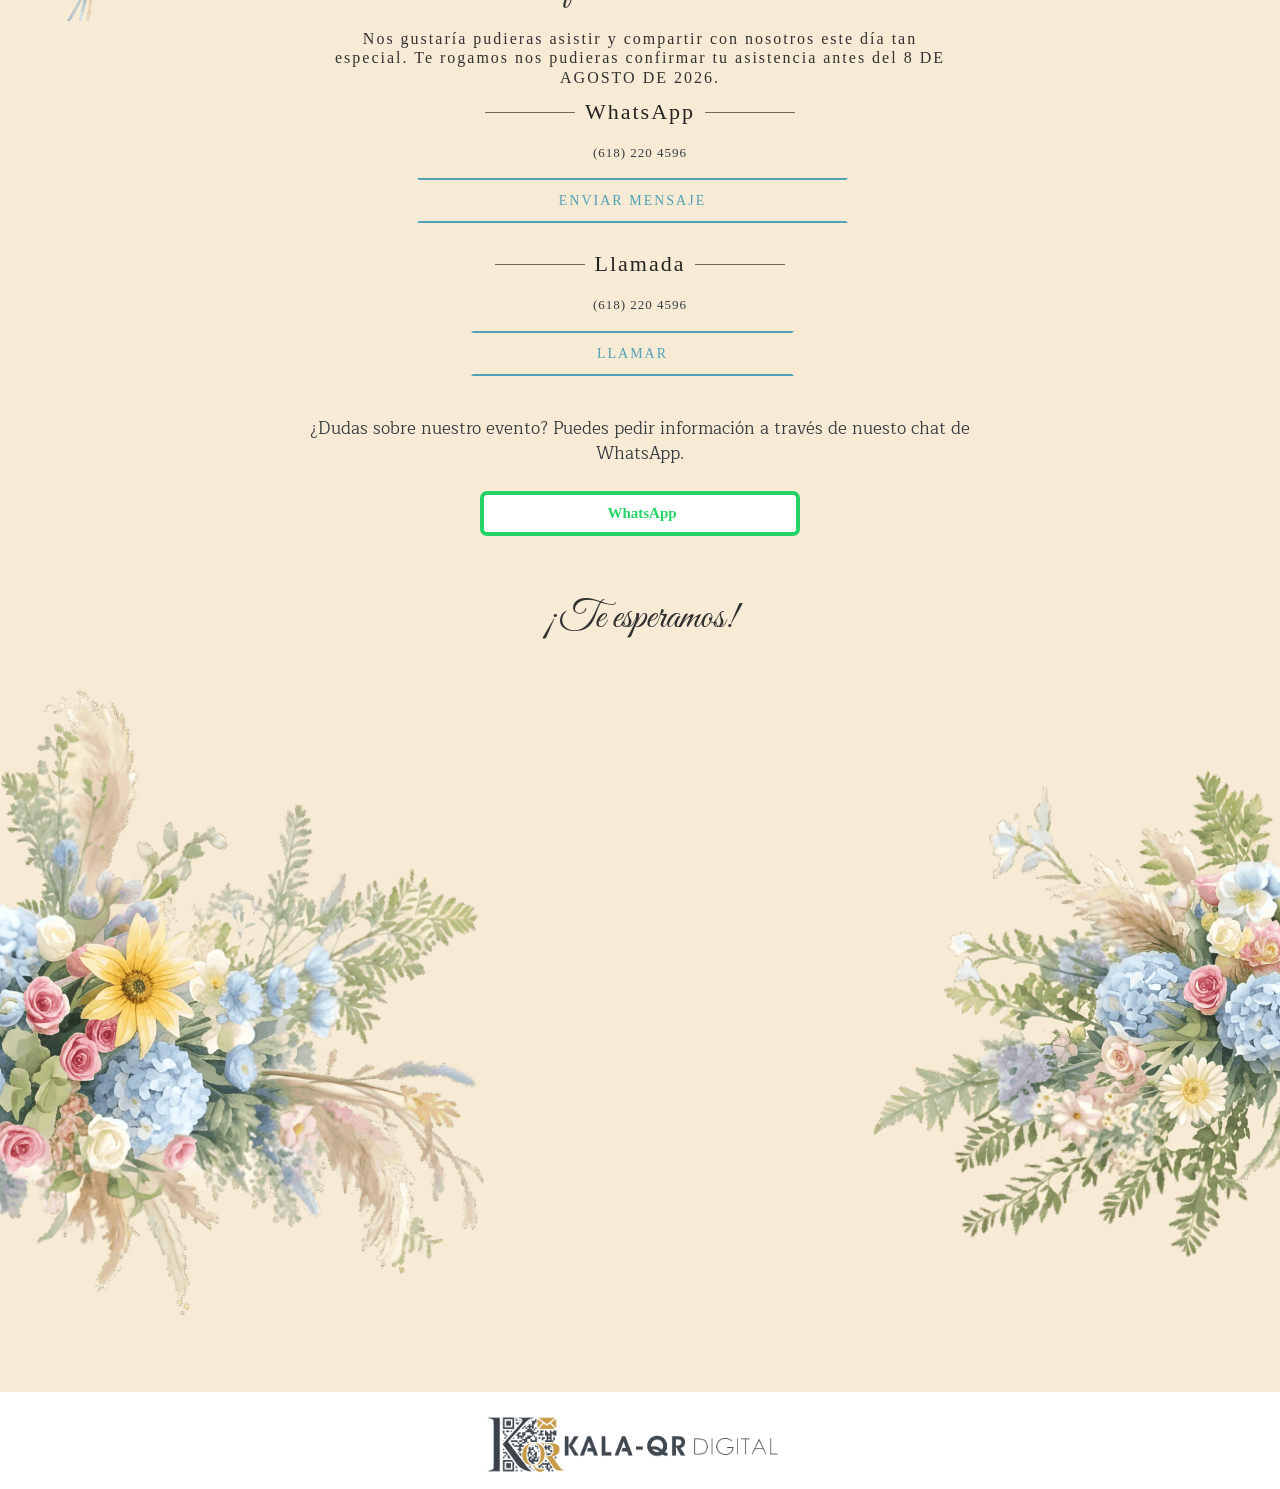
==== commit 71586785: "Add files via upload" ====
--- a/inicio.html
+++ b/inicio.html
@@ -102,6 +102,7 @@
 <link href="https://fonts.googleapis.com/css2?family=Monsieur+La+Doulaise&family=Mrs+Saint+Delafield&family=Philosopher:ital,wght@0,400;0,700;1,400;1,700&display=swap" rel="stylesheet">
 <link href="https://fonts.googleapis.com/css2?family=Cormorant+Garamond:ital,wght@0,300;0,400;0,500;0,600;0,700;1,300;1,400;1,500;1,600;1,700&display=swap" rel="stylesheet">
 <link href="https://fonts.googleapis.com/css2?family=Allura&family=Ballet:opsz@16..72&family=Bodoni+Moda+SC:ital,opsz,wght@0,6..96,400..900;1,6..96,400..900&family=Kapakana:wght@300..400&family=Libre+Baskerville:ital,wght@0,400;0,700;1,400&family=Monsieur+La+Doulaise&family=Montserrat:ital,wght@0,100..900;1,100..900&family=Noto+Serif+Display:ital,wght@0,100..900;1,100..900&family=Noto+Serif+JP:wght@200..900&family=Parisienne&family=Playfair+Display:ital,wght@0,400..900;1,400..900&family=Playfair:ital,opsz,wght@0,5..1200,300..900;1,5..1200,300..900&family=Rubik+Mono+One&family=Russo+One&family=Sigmar&family=WindSong:wght@400;500&display=swap" rel="stylesheet">
+<link href="https://fonts.googleapis.com/css2?family=Great+Vibes&display=swap" rel="stylesheet">
 <script src="https://cdn.jsdelivr.net/npm/swiper@9/swiper-bundle.min.js"></script>
     <script type='text/javascript'>
 
@@ -297,8 +298,11 @@
 <div class="portada col-12" style=""  >
 
                     <div class="row justify-content-center" style="margin:0 auto;">
-                        <h1 class='nuestraBoda2 mb-2 text-center'>¡MI BAUTIZO!</h1>
-                           </div> 
+                      <h1 aria-label="Hi! I'm a developer"class="nuestraBoda2 text-center col-12 mb-2">
+  ¡MI&nbsp;<span class="typewriter ">!</span>
+</h1>
+                        <!--<h1 class='nuestraBoda2 mb-2 text-center'>¡MI BAUTIZO!</h1>-->
+                           </div>
                            <div class="row justify-content-center" style="margin:0 auto;">
 
                        <h4 class='nuestraBoda col-12 col-lg-12 mt-3 text-center' id="barraFria">André </h4>
@@ -391,7 +395,7 @@
 
          <div class="container col-md-8 mt-0 text-center">  
         <div class="justify-content-center">
-        <p id="icono" style="font-size: 30px; color:#51a0b5; margin-top: -80px; opacity: .7;"><i class="fas fa-feather-alt"></i></p>    
+        <p id="icono" style="font-size: 30px; color:#51a0b5; margin-top: -90px; opacity: .7;"><i class="fas fa-feather-alt"></i></p>    
         <h5 id="salonIglesia" class='dondeycuandotitulo col-12 col-lg-12 mt-2 text-center' >Ceremonia Religiosa</h5>  
          
     
@@ -547,15 +551,15 @@
      <div class="container">
   <h5 class='dondeyCuando col-12 col-lg-12 mb-0 text-center' style="margin-top:-30px">Regalos</h5> 
         
-    <div class="row justify-content-center" style="margin:0 auto;">
+    <!--<div class="row justify-content-center" style="margin:0 auto;">
     <h2 class="respetuosamente col-11 col-md-6 mt-4 text-center" id="regalos2">El mejor regalo que nos puedes brindar es tu presencia, pero si gustas hacernos un presente, puedes realizarlo a través de nuestra mesa de regalos.</h2>
-</div>
-
-    <h2 class="respetuosamente col-12 col-lg-12 mt-3 text-center" style="letter-spacing: 4px;"><b>¡Gracias!</b></h2>
-<div class="row justify-content-center mt-5" style="margin:0 auto;" id="regalos">
+</div>-->
+
+    <!--<h2 class="respetuosamente col-12 col-lg-12 mt-3 text-center" style="letter-spacing: 4px;"><b>¡Gracias!</b></h2>-->
+<div class="row justify-content-center mt-4" style="margin:0 auto;" id="regalos">
     <img class="text-right col-2 col-md-1" src="img/sobre.png" style="margin-top: 0px; opacity: .7;"> 
     <h5 class='respetuosamente col-12 col-md-12 mt-4 text-center ml-2' style="font-family: 'Montserrat', sans-serif;  font-optical-sizing: auto; font-weight: 500; letter-spacing: 3px; font-size: 20px;">¡LLUVIA DE SOBRES!</h5> 
-        <h5 class='respetuosamente col-10 col-md-12  mb-4 text-center ml-2 mt-2' style=""  >Es la tradición de regalar dinero en efectivo en un sobre el día del evento a los festejados.</h5>
+        <h5 class='respetuosamente col-10 col-md-12  mb-4 text-center ml-2 mt-2' style=""  >Es la tradición de regalar dinero en efectivo en un sobre el día del evento al festejado.</h5>
     </div>
 
 <!--<div class="row justify-content-center" style="margin:0 auto;" id="regalos">
@@ -735,11 +739,11 @@
 </div>
     <img class="text-right " src="img/flor23.png" style="margin-top: -30px;"> -->
 <div class="row justify-content-center " style="margin: 0 auto"> 
-     <h5 class='dondeyCuando col-12 col-lg-12 text-center mb-0'  style="margin-top: -100px;" >Confirma tu asistencia</h5>  
+     <h5 class='dondeyCuando col-12 col-lg-12 text-center'  style="margin-top: -60px;" >Confirma tu asistencia</h5>  
     </div>
 
 <div class="row justify-content-center" style="margin:0 auto;">
-<h2 class="respetuosamente col-11 col-md-6 mt-4 text-center">Nos gustaría pudieras asistir y compartir con nosotros este día tan especial. Te rogamos nos pudieras confirmar tu asistencia antes del <b>8 DE AGOSTO DE 2026.</b></h2>
+<h2 class="respetuosamente col-11 col-md-6 mt-2 text-center">Nos gustaría pudieras asistir y compartir con nosotros este día tan especial. Te rogamos nos pudieras confirmar tu asistencia antes del <b>8 DE AGOSTO DE 2026.</b></h2>
 </div>
 <div class="row justify-content-center " style="margin: 0 auto">
 <p id="icono" style="font-size: 52px; color:#51a0b5; opacity: .5;"><i class="fa fa-whatsapp mt-4"></i></p>
@@ -784,7 +788,7 @@
 
   
   <div class="row justify-content-center" style="margin:0 auto;">
-  <h2 class="respetuosamente col-12 col-md-6 mt-2 mt-md-5 mb-3 text-center" style="font-size: 17px; color:#323232;  font-family: 'Montserrat', sans-serif; font-optical-sizing: auto; font-weight: 300;">Recuerda que para accesar al evento deberás mostrar tu invitación digital.</h2>
+  <!--<h2 class="respetuosamente col-12 col-md-6 mt-2 mt-md-5 mb-3 text-center" style="font-size: 17px; color:#323232;  font-family: 'Montserrat', sans-serif; font-optical-sizing: auto; font-weight: 300;">Recuerda que para accesar al evento deberás mostrar tu invitación digital.</h2>-->
  <p class='textoasistencia col-12 col-md-7 mb-4 mt-4 text-center text-dark' >¿Dudas sobre nuestro evento? Puedes pedir información a través de nuesto chat de WhatsApp.<p> 
  </div>
          <div class=" logos1 row justify-content-center align-items-center mb-4" style="margin:0 auto;" > 
--- a/css/demo001.css
+++ b/css/demo001.css
@@ -86,7 +86,7 @@
    clip-path: polygon(0 0, 40% 0, 40% 100%, 60% 100%, 60% 0, 100% 0, 100% 100%, 0 100%);
 }
 .nombres{
- font-family: "WindSong", cursive;
+ font-family: "Great Vibes", cursive;
   font-weight: 400;
   font-style: normal;
   
@@ -99,7 +99,7 @@
 }
 
 .nuestraBoda{
- font-family: "WindSong", cursive;
+font-family: "WindSong", cursive;
   font-weight: 400;
   font-style: normal;
   font-style: normal;
@@ -137,7 +137,7 @@
 @media only screen and (max-width: 380px) and (min-width: 320px)  {
 
 .nombres{
- font-family: "WindSong", cursive;
+ font-family: "Great Vibes", cursive;
   font-weight: 400;
   font-style: normal;
   
@@ -150,7 +150,7 @@
 }
 
 .nuestraBoda{
- font-family: "WindSong", cursive;
+font-family: "WindSong", cursive;
   font-weight: 400;
   font-style: normal;
   font-style: normal;
@@ -181,7 +181,7 @@
 
 @media (max-width:320px){
 .nombres{
- font-family: "WindSong", cursive;
+ font-family: "Great Vibes", cursive;
   font-weight: 400;
   font-style: normal;
   
@@ -194,7 +194,7 @@
 }
 
 .nuestraBoda{
- font-family: "WindSong", cursive;
+font-family: "WindSong", cursive;
   font-weight: 400;
   font-style: normal;
   font-style: normal;
@@ -340,10 +340,10 @@
   font-size: 30px;
 }
 .dondeycuandotitulo{
-   font-family: "WindSong", cursive;
+   font-family: "Great Vibes", cursive;
   font-weight: 400;
   font-style: normal;
-  font-size: 27px;
+  font-size: 30px;
   letter-spacing: 0px;
 }
 .hora{
@@ -369,7 +369,7 @@
   background-color: white;
 }
 .dondeyCuando{
- font-family: "WindSong", cursive;
+ font-family: "Great Vibes", cursive;
   font-weight: 400;
   font-style: normal;
   margin-top:10px;
@@ -429,10 +429,10 @@
   font-size:16px;
 }
 .nompadres{
- font-family: "Mrs Saint Delafield", cursive;
+ font-family: "Great Vibes", cursive;
   font-weight: 400;
   font-style: normal;
-  font-size: 40px;
+  font-size: 30px;
     color:black;
 }
 .and{
@@ -448,7 +448,7 @@
 @media only screen and (max-width: 380px) and (min-width: 320px)  {
 
 .dondeyCuando{
- font-family: "WindSong", cursive;
+ font-family: "Great Vibes", cursive;
   font-weight: 400;
   font-style: normal;
   margin-top:10px;
@@ -466,7 +466,7 @@
 @media (max-width:320px){
 
 .dondeyCuando{
- font-family: "WindSong", cursive;
+ font-family: "Great Vibes", cursive;
   font-weight: 400;
   font-style: normal;
   margin-top:10px;
@@ -520,7 +520,7 @@
     opacity: .6;
 }
 .dondeycuandotitulo{
-font-family: "WindSong", cursive;
+font-family: "Great Vibes", cursive;
   font-weight: 400;
   font-style: normal;
   font-size: 25px;
@@ -1638,7 +1638,7 @@
 
 }
 .nuestraBoda{
- font-family: "WindSong", cursive;
+font-family: "WindSong", cursive;
   font-weight: 400;
   font-style: normal;
   font-style: normal;
@@ -1706,7 +1706,7 @@
 
 }
 .nuestraBoda{
- font-family: "WindSong", cursive;
+font-family: "WindSong", cursive;
   font-weight: 400;
   font-style: normal;
   font-style: normal;
@@ -1773,7 +1773,7 @@
 
 }
 .nuestraBoda{
- font-family: "WindSong", cursive;
+font-family: "WindSong", cursive;
   font-weight: 400;
   font-style: normal;
   font-style: normal;
@@ -1841,7 +1841,7 @@
 
 }
 .nuestraBoda{
- font-family: "WindSong", cursive;
+font-family: "WindSong", cursive;
   font-weight: 400;
   font-style: normal;
   font-style: normal;
@@ -1908,7 +1908,7 @@
 
 }
 .nuestraBoda{
- font-family: "WindSong", cursive;
+font-family: "WindSong", cursive;
   font-weight: 400;
   font-style: normal;
   font-style: normal;
@@ -2384,3 +2384,153 @@
 
 }
 }
+
+
+
+/* Typewriter effect 1 */
+@keyframes typing {
+  0.0000%, 27.3488% { content: ""; }
+  1.1395%, 26.2093% { content: "B"; }
+  2.2791%, 25.0698% { content: "BA"; }
+  3.4186%, 23.9302% { content: "BAU"; }
+  4.5581%, 22.7907% { content: "BAUT"; }
+  5.6977%, 21.6512% { content: "BAUTI"; }
+  6.8372%, 20.5116% { content: "BAUTIZ"; }
+  7.9767%, 19.3721% { content: "BAUTIZO"; }
+ /* 9.1163%, 18.2326% { content: "develope"; }
+  10.2558%, 17.0930% { content: "developer"; }*/
+
+  30.7674%, 51.2791% { content: ""; }
+  31.9070%, 50.1395% { content: "1"; }
+  33.0465%, 49.0000% { content: "1E"; }
+  34.1860%, 47.8605% { content: "1ER"; }
+  35.3256%, 46.7209% { content: "1ER A"; }
+  36.4651%, 45.5814% { content: "1ER AÑ"; }
+  37.6047%, 44.4419% { content: "1ER AÑO"; }
+
+  54.6977%, 75.2093% { content: ""; }
+  55.8372%, 74.0698% { content: "B"; }
+  56.9767%, 72.9302% { content: "BA"; }
+  58.1163%, 71.7907% { content: "BAU"; }
+  59.2558%, 70.6512% { content: "BAUT"; }
+  60.3953%, 69.5116% { content: "BAUTI"; }
+  61.5349%, 68.3721% { content: "BAUTIZ"; }
+  62.7349%, 67.0721% { content: "BAUTIZO"; }
+
+  78.6279%, 96.8605% { content: ""; }
+  79.7674%, 95.7209% { content: "1"; }
+  80.9070%, 94.5814% { content: "1E"; }
+  82.0465%, 93.4419% { content: "1ER"; }
+  83.1860%, 92.3023% { content: "1ER A"; }
+  84.3256%, 91.1628% { content: "1ER AÑ"; }
+  85.5256%, 89.8628% { content: "1ER AÑO"; }
+}
+
+@keyframes blink {
+  0%, 100% { opacity: 1; }
+  50% { opacity: 0; }
+}
+
+.typewriter {
+  --caret: currentcolor;
+}
+
+.typewriter::before {
+  content: "";
+  animation: typing 13.5s infinite;
+}
+
+.typewriter::after {
+  content: "";
+  border-right: 1px solid var(--caret);
+  animation: blink 0.5s linear infinite;
+}
+
+.typewriter.thick::after {
+  border-right: 1ch solid var(--caret);
+}
+
+.typewriter.nocaret::after {
+  border-right: 0;
+}
+
+
+@media (prefers-reduced-motion) {
+  .typewriter::after {
+    animation: none;
+  }
+  
+  @keyframes sequencePopup {
+    0%, 100% { content: "Bautizo"; }
+    25% { content: "1er Añito"; }
+    50% { content: "Bautizo"; }
+    75% { content: "1er Añito"; }
+  }
+
+  .typewriter::before {
+    content: "Bautizo";
+    animation: sequencePopup 12s linear infinite;
+  }
+}
+
+/**/
+
+.wave-text span {
+    display: inline-block;
+    font-size: 4rem;
+    animation: wave 2s ease-in-out infinite;
+}
+
+.wave-text span:nth-child(1) {
+    animation-delay: 0s;
+}
+.wave-text span:nth-child(2) {
+    animation-delay: 0.2s;
+}
+.wave-text span:nth-child(3) {
+    animation-delay: 0.4s;
+}
+.wave-text span:nth-child(4) {
+    animation-delay: 0.6s;
+}
+.wave-text span:nth-child(5) {
+    animation-delay: 0.8s;
+}
+.wave-text span:nth-child(6) {
+    animation-delay: 0.10s;
+}
+
+
+
+@keyframes wave {
+    0%, 100% {
+        transform: translateY(0);
+    }
+    50% {
+        transform: translateY(-20px);
+    }
+}
+
+@media only screen and (max-width: 344px) and (min-width: 320px)  {/*GALAXY Z FOLD*/
+  .wave-text span {
+    display: inline-block;
+    font-size: 3rem;
+    animation: wave 2s ease-in-out infinite;
+}
+}
+
+@media only screen and (max-width: 380px) and (min-width: 375px)  {
+  .wave-text span {
+    display: inline-block;
+    font-size: 3.5rem;
+    animation: wave 2s ease-in-out infinite;
+}
+}
+
+@media only screen and (max-width: 390px) and (min-width: 320px)  {/*IPHONE 12 PRO*/
+  .wave-text span {
+    display: inline-block;
+    font-size: 3.5rem;
+    animation: wave 2s ease-in-out infinite;
+}
+}
